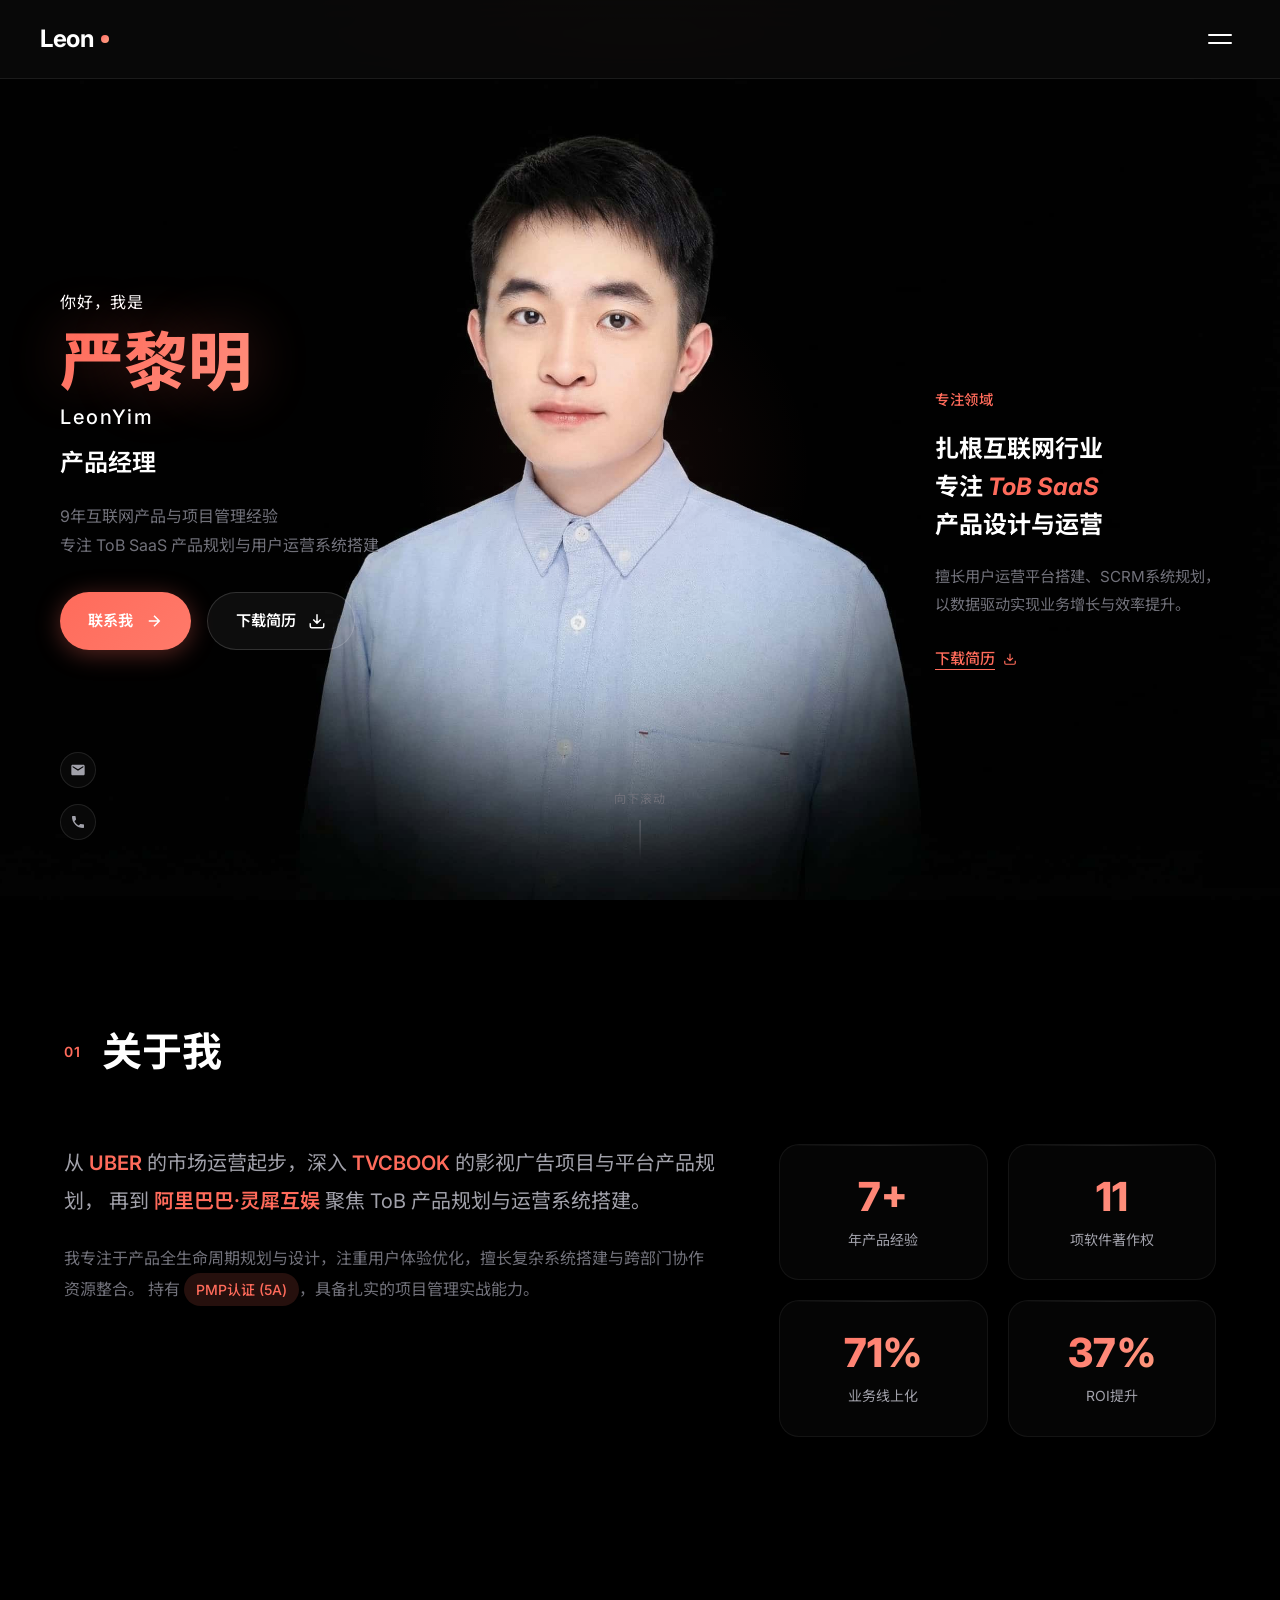
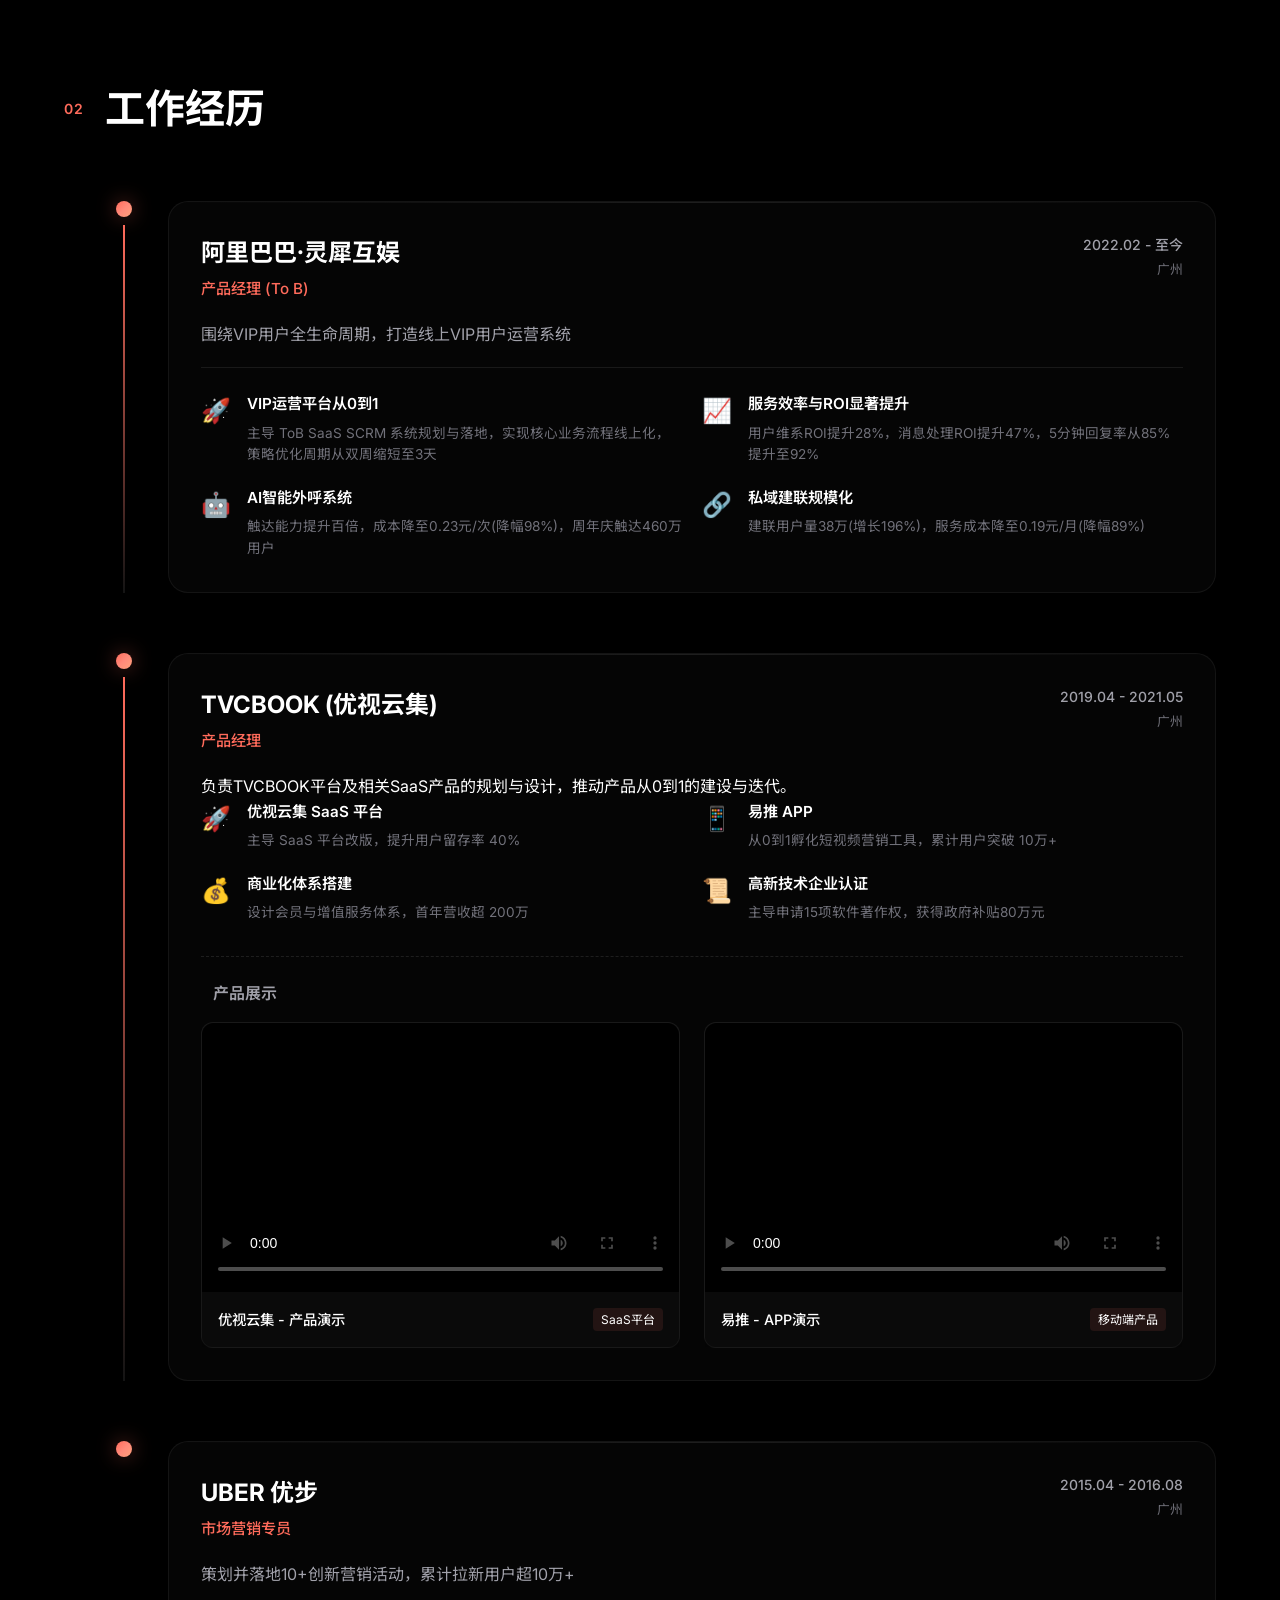
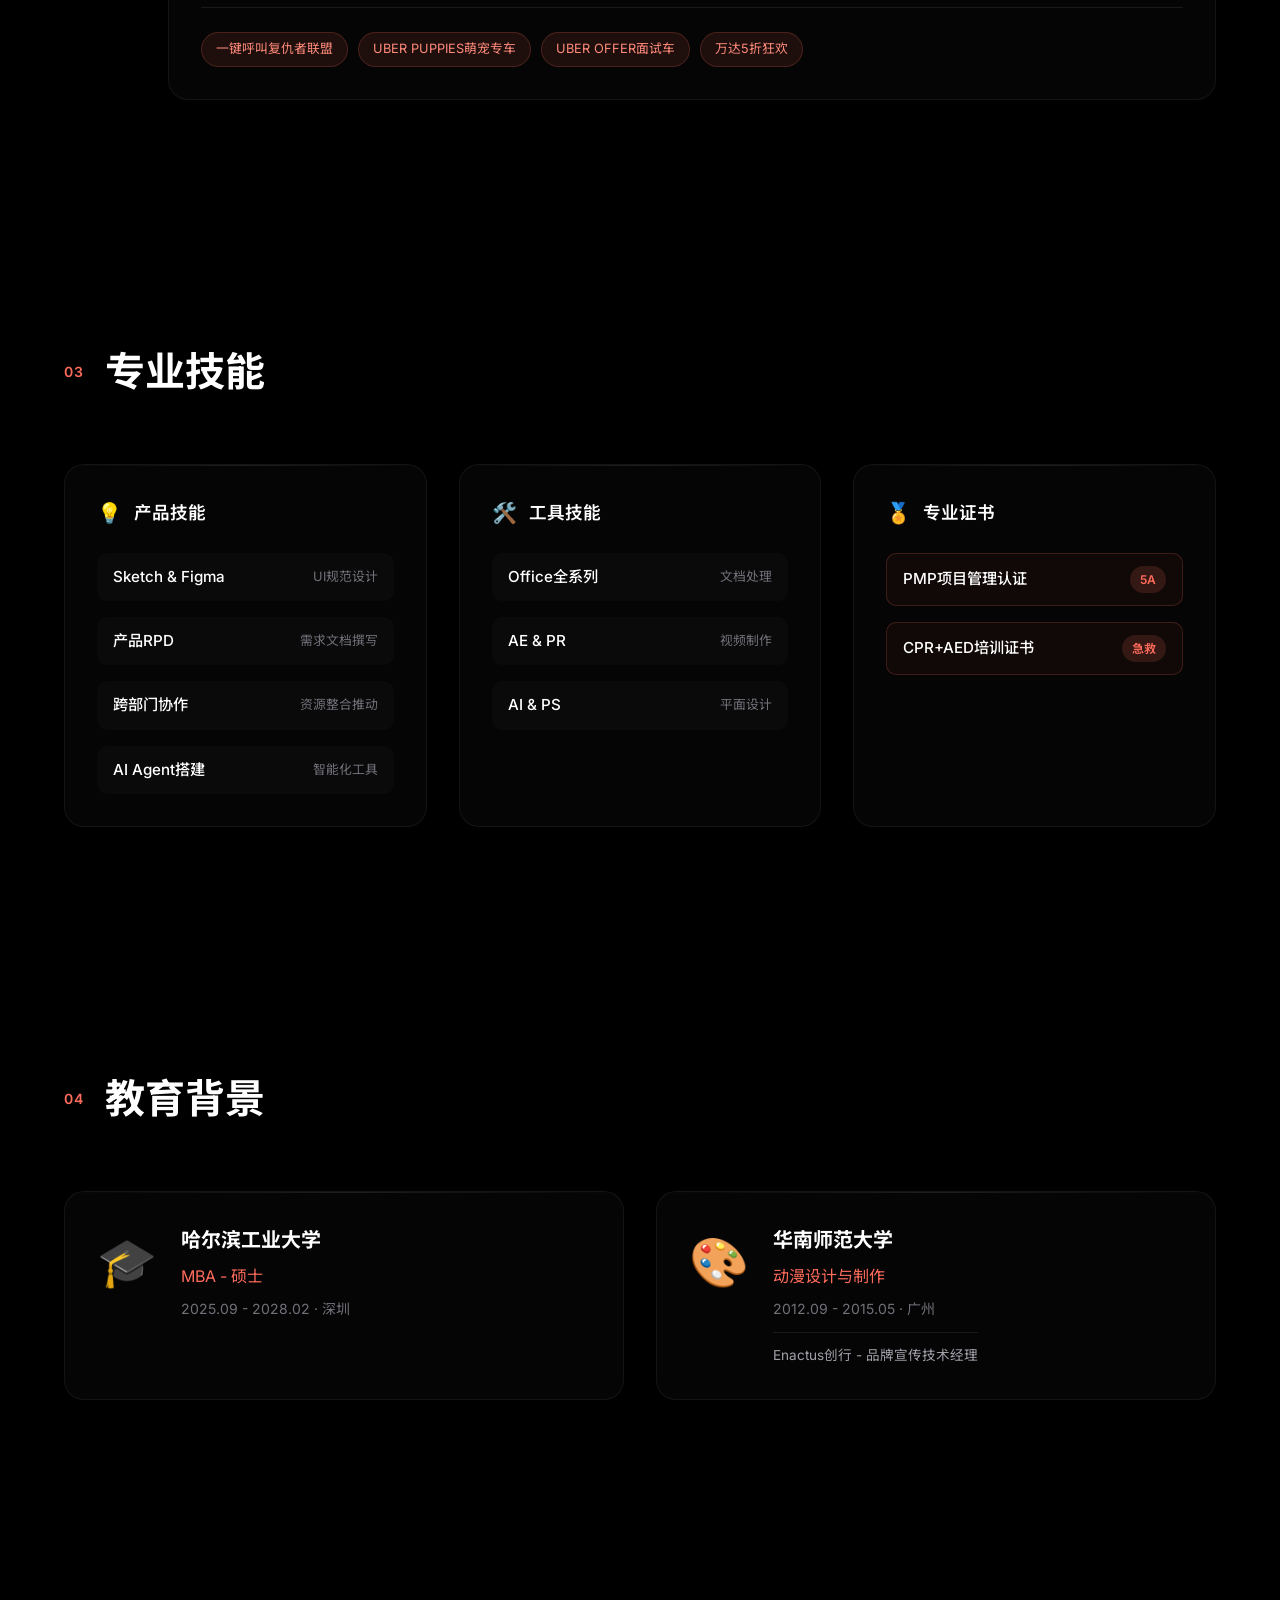
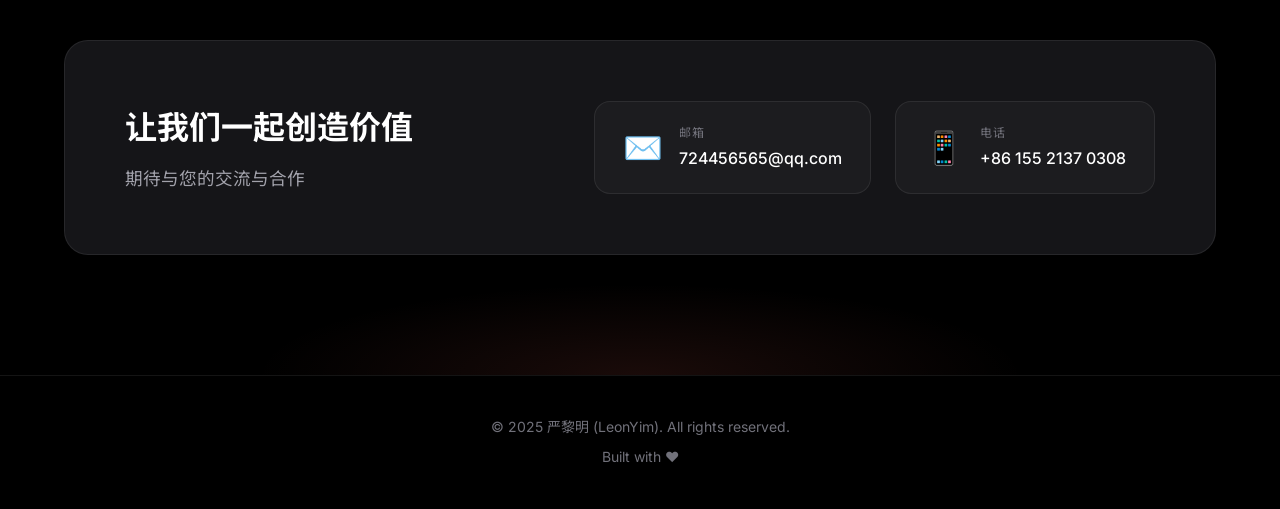
==== index.html @ 4c65e949 "Deploy version" ====
<!DOCTYPE html>
<html lang="zh-CN">

<head>
    <meta charset="UTF-8">
    <meta name="viewport" content="width=device-width, initial-scale=1.0">
    <title>严黎明 | 产品经理</title>
    <meta name="description" content="严黎明（LeonYim）- 9年互联网产品与项目管理经验，专注ToB SaaS产品规划与用户运营系统搭建">
    <link rel="preconnect" href="https://fonts.googleapis.com">
    <link rel="preconnect" href="https://fonts.gstatic.com" crossorigin>
    <link
        href="https://fonts.googleapis.com/css2?family=Inter:wght@300;400;500;600;700;800&family=Noto+Sans+SC:wght@300;400;500;600;700&display=swap"
        rel="stylesheet">
    <link rel="stylesheet" href="styles.css">
</head>

<body>
    <!-- 导航栏 -->
    <nav class="navbar">
        <div class="nav-logo">
            <span class="logo-text">Leon</span>
            <span class="logo-dot"></span>
        </div>

        <button class="nav-menu-btn" id="menuBtn">
            <span></span>
            <span></span>
        </button>
    </nav>

    <!-- Hero 区域 - 融合布局设计 -->
    <section class="hero" id="hero">
        <!-- 人物背景层 - 贯穿整个Hero -->
        <div class="hero-portrait-layer">
            <img src="other/image/Gemini_Generated_Image_j21hbdj21hbdj21h.jpg" alt="严黎明" class="hero-portrait-bg">
        </div>

        <!-- 内容层 - 覆盖在人物上 -->
        <div class="hero-content-layer">
            <!-- 左侧主要内容 -->
            <div class="hero-main">
                <p class="hero-greeting animate-fade-in">你好，我是</p>
                <h1 class="hero-name animate-fade-in-delay">
                    <span class="name-highlight">严黎明</span>
                    <span class="name-en">LeonYim</span>
                </h1>
                <h2 class="hero-title animate-fade-in-delay-2">产品经理</h2>
                <p class="hero-desc animate-fade-in-delay-3">
                    9年互联网产品与项目管理经验<br>
                    专注 ToB SaaS 产品规划与用户运营系统搭建
                </p>
                <div class="hero-buttons animate-fade-in-delay-3">
                    <a href="#contact" class="btn btn-primary">
                        联系我
                        <svg class="btn-arrow" viewBox="0 0 24 24" fill="none" stroke="currentColor" stroke-width="2">
                            <path d="M5 12h14M12 5l7 7-7 7" />
                        </svg>
                    </a>
                    <a href="other/resume/严黎明-产品经理-简历.pdf" class="btn btn-secondary" download>
                        下载简历
                        <svg class="btn-icon" viewBox="0 0 24 24" fill="none" stroke="currentColor" stroke-width="2">
                            <path d="M21 15v4a2 2 0 0 1-2 2H5a2 2 0 0 1-2-2v-4M7 10l5 5 5-5M12 15V3" />
                        </svg>
                    </a>
                </div>
            </div>

            <!-- 右侧专业信息 - 艺术化文字排版 -->
            <div class="hero-aside">

                <div class="stat-card animate-fade-in-right">
                    <span class="stat-label">专注领域</span>
                    <h3 class="stat-title">
                        <span class="title-line">扎根互联网行业</span>
                        <span class="title-line">专注 <em>ToB SaaS</em></span>
                        <span class="title-line">产品设计与运营</span>
                    </h3>
                    <p class="stat-desc">
                        擅长用户运营平台搭建、SCRM系统规划，<br>
                        以数据驱动实现业务增长与效率提升。
                    </p>
                    <a href="other/resume/严黎明-产品经理-简历.pdf" class="stat-link" download>
                        下载简历
                        <svg width="14" height="14" viewBox="0 0 24 24" fill="none" stroke="currentColor"
                            stroke-width="2">
                            <path d="M21 15v4a2 2 0 0 1-2 2H5a2 2 0 0 1-2-2v-4M7 10l5 5 5-5M12 15V3" />
                        </svg>
                    </a>
                </div>
            </div>
        </div>

        <!-- 底部元素 -->
        <div class="hero-scroll-hint">
            <span>向下滚动</span>
            <div class="scroll-line"></div>
        </div>
        <!-- 社交链接 -->
        <div class="social-links">
            <a href="#" class="social-link" title="Email" id="social-email">
                <svg viewBox="0 0 24 24" fill="currentColor">
                    <path
                        d="M20 4H4c-1.1 0-2 .9-2 2v12c0 1.1.9 2 2 2h16c1.1 0 2-.9 2-2V6c0-1.1-.9-2-2-2zm0 4l-8 5-8-5V6l8 5 8-5v2z" />
                </svg>
            </a>
            <a href="#" class="social-link" title="Phone" id="social-phone">
                <svg viewBox="0 0 24 24" fill="currentColor">
                    <path
                        d="M6.62 10.79c1.44 2.83 3.76 5.14 6.59 6.59l2.2-2.2c.27-.27.67-.36 1.02-.24 1.12.37 2.33.57 3.57.57.55 0 1 .45 1 1V20c0 .55-.45 1-1 1-9.39 0-17-7.61-17-17 0-.55.45-1 1-1h3.5c.55 0 1 .45 1 1 0 1.25.2 2.45.57 3.57.11.35.03.74-.25 1.02l-2.2 2.2z" />
                </svg>
            </a>
        </div>
    </section>

    <!-- 关于我 -->
    <section class="section about" id="about">
        <div class="container">
            <div class="section-header">
                <span class="section-number">01</span>
                <h2 class="section-title">关于我</h2>
            </div>
            <div class="about-content">
                <div class="about-text">
                    <p class="about-intro">
                        从 <span class="highlight">UBER</span> 的市场运营起步，深入 <span class="highlight">TVCBOOK</span>
                        的影视广告项目与平台产品规划，
                        再到 <span class="highlight">阿里巴巴·灵犀互娱</span> 聚焦 ToB 产品规划与运营系统搭建。
                    </p>
                    <p class="about-detail">
                        我专注于产品全生命周期规划与设计，注重用户体验优化，擅长复杂系统搭建与跨部门协作资源整合。
                        持有 <span class="badge">PMP认证 (5A)</span>，具备扎实的项目管理实战能力。
                    </p>
                </div>
                <div class="about-highlights">
                    <div class="highlight-card">
                        <div class="highlight-number">9+</div>
                        <div class="highlight-label">年产品经验</div>
                    </div>
                    <div class="highlight-card">
                        <div class="highlight-number">15</div>
                        <div class="highlight-label">项软件著作权</div>
                    </div>
                    <div class="highlight-card">
                        <div class="highlight-number">90%</div>
                        <div class="highlight-label">业务线上化</div>
                    </div>
                    <div class="highlight-card">
                        <div class="highlight-number">47%</div>
                        <div class="highlight-label">ROI提升</div>
                    </div>
                </div>
            </div>
        </div>
    </section>

    <!-- 工作经历 -->
    <section class="section experience" id="experience">
        <div class="container">
            <div class="section-header">
                <span class="section-number">02</span>
                <h2 class="section-title">工作经历</h2>
            </div>
            <div class="timeline">
                <!-- 阿里巴巴 -->
                <div class="timeline-item">
                    <div class="timeline-marker">
                        <div class="marker-dot"></div>
                        <div class="marker-line"></div>
                    </div>
                    <div class="timeline-content">
                        <div class="timeline-header">
                            <div class="timeline-company">
                                <h3>阿里巴巴·灵犀互娱</h3>
                                <span class="timeline-role">产品经理 (To B)</span>
                            </div>
                            <div class="timeline-meta">
                                <span class="timeline-date">2022.02 - 至今</span>
                                <span class="timeline-location">广州</span>
                            </div>
                        </div>
                        <div class="timeline-body">
                            <p class="timeline-summary">围绕VIP用户全生命周期，打造线上VIP用户运营系统</p>
                            <div class="timeline-achievements">
                                <div class="achievement">
                                    <div class="achievement-icon">🚀</div>
                                    <div class="achievement-content">
                                        <h4>VIP运营平台从0到1</h4>
                                        <p>主导 ToB SaaS SCRM 系统规划与落地，实现核心业务流程线上化，策略优化周期从双周缩短至3天</p>
                                    </div>
                                </div>
                                <div class="achievement">
                                    <div class="achievement-icon">📈</div>
                                    <div class="achievement-content">
                                        <h4>服务效率与ROI显著提升</h4>
                                        <p>用户维系ROI提升28%，消息处理ROI提升47%，5分钟回复率从85%提升至92%</p>
                                    </div>
                                </div>
                                <div class="achievement">
                                    <div class="achievement-icon">🤖</div>
                                    <div class="achievement-content">
                                        <h4>AI智能外呼系统</h4>
                                        <p>触达能力提升百倍，成本降至0.23元/次(降幅98%)，周年庆触达460万用户</p>
                                    </div>
                                </div>
                                <div class="achievement">
                                    <div class="achievement-icon">🔗</div>
                                    <div class="achievement-content">
                                        <h4>私域建联规模化</h4>
                                        <p>建联用户量38万(增长196%)，服务成本降至0.19元/月(降幅89%)</p>
                                    </div>
                                </div>
                            </div>
                        </div>
                    </div>
                </div>

                <!-- TVCBOOK -->
                <div class="timeline-item">
                    <div class="timeline-marker">
                        <div class="marker-dot"></div>
                        <div class="marker-line"></div>
                    </div>
                    <div class="timeline-content">
                        <div class="timeline-header">
                            <div class="timeline-company">
                                <h3>TVCBOOK (优视云集)</h3>
                                <span class="timeline-role">产品经理</span>
                            </div>
                            <div class="timeline-meta">
                                <span class="timeline-date">2019.04 - 2021.05</span>
                                <span class="timeline-location">广州</span>
                            </div>
                        </div>
                        <div class="timeline-body">
                            <p>负责TVCBOOK平台及相关SaaS产品的规划与设计，推动产品从0到1的建设与迭代。</p>

                            <div class="timeline-achievements">
                                <div class="achievement">
                                    <div class="achievement-icon">🚀</div>
                                    <div class="achievement-content">
                                        <h4>优视云集 SaaS 平台</h4>
                                        <p>主导 SaaS 平台改版，提升用户留存率 40%</p>
                                    </div>
                                </div>
                                <div class="achievement">
                                    <div class="achievement-icon">📱</div>
                                    <div class="achievement-content">
                                        <h4>易推 APP</h4>
                                        <p>从0到1孵化短视频营销工具，累计用户突破 10万+</p>
                                    </div>
                                </div>
                                <div class="achievement">
                                    <div class="achievement-icon">💰</div>
                                    <div class="achievement-content">
                                        <h4>商业化体系搭建</h4>
                                        <p>设计会员与增值服务体系，首年营收超 200万</p>
                                    </div>
                                </div>
                                <div class="achievement">
                                    <div class="achievement-icon">📜</div>
                                    <div class="achievement-content">
                                        <h4>高新技术企业认证</h4>
                                        <p>主导申请15项软件著作权，获得政府补贴80万元</p>
                                    </div>
                                </div>
                            </div>

                            <!-- 产品展示视频 -->
                            <div class="product-showcase">
                                <h4 class="showcase-title">产品展示</h4>
                                <div class="video-grid">
                                    <div class="video-card">
                                        <div class="video-wrapper">
                                            <video controls preload="metadata" poster="other/image/tvcbook-cover.jpg">
                                                <source src="other/project/tvcbook/video/优视云集-V6-Leon.mp4"
                                                    type="video/mp4">
                                                您的浏览器不支持 HTML5 视频。
                                            </video>
                                        </div>
                                        <div class="video-info">
                                            <span class="video-name">优视云集 - 产品演示</span>
                                            <span class="video-tag">SaaS平台</span>
                                        </div>
                                    </div>
                                    <div class="video-card">
                                        <div class="video-wrapper">
                                            <video controls preload="metadata" poster="other/image/yitui-cover.jpg">
                                                <source src="other/project/tvcbook/video/易推-V09.mp4" type="video/mp4">
                                                您的浏览器不支持 HTML5 视频。
                                            </video>
                                        </div>
                                        <div class="video-info">
                                            <span class="video-name">易推 - APP演示</span>
                                            <span class="video-tag">移动端产品</span>
                                        </div>
                                    </div>
                                </div>
                            </div>
                        </div>
                    </div>
                </div>

                <!-- UBER -->
                <div class="timeline-item">
                    <div class="timeline-marker">
                        <div class="marker-dot"></div>
                    </div>
                    <div class="timeline-content">
                        <div class="timeline-header">
                            <div class="timeline-company">
                                <h3>UBER 优步</h3>
                                <span class="timeline-role">市场营销专员</span>
                            </div>
                            <div class="timeline-meta">
                                <span class="timeline-date">2015.04 - 2016.08</span>
                                <span class="timeline-location">广州</span>
                            </div>
                        </div>
                        <div class="timeline-body">
                            <p class="timeline-summary">策划并落地10+创新营销活动，累计拉新用户超10万+</p>
                            <div class="timeline-tags">
                                <span class="tag">一键呼叫复仇者联盟</span>
                                <span class="tag">UBER PUPPIES萌宠专车</span>
                                <span class="tag">UBER OFFER面试车</span>
                                <span class="tag">万达5折狂欢</span>
                            </div>
                        </div>
                    </div>
                </div>
            </div>
        </div>
    </section>

    <!-- 技能 -->
    <section class="section skills" id="skills">
        <div class="container">
            <div class="section-header">
                <span class="section-number">03</span>
                <h2 class="section-title">专业技能</h2>
            </div>
            <div class="skills-grid">
                <div class="skill-category">
                    <h3 class="skill-category-title">
                        <span class="skill-icon">💡</span>
                        产品技能
                    </h3>
                    <div class="skill-items">
                        <div class="skill-item">
                            <span class="skill-name">Sketch & Figma</span>
                            <span class="skill-desc">UI规范设计</span>
                        </div>
                        <div class="skill-item">
                            <span class="skill-name">产品RPD</span>
                            <span class="skill-desc">需求文档撰写</span>
                        </div>
                        <div class="skill-item">
                            <span class="skill-name">跨部门协作</span>
                            <span class="skill-desc">资源整合推动</span>
                        </div>
                        <div class="skill-item">
                            <span class="skill-name">AI Agent搭建</span>
                            <span class="skill-desc">智能化工具</span>
                        </div>
                    </div>
                </div>
                <div class="skill-category">
                    <h3 class="skill-category-title">
                        <span class="skill-icon">🛠️</span>
                        工具技能
                    </h3>
                    <div class="skill-items">
                        <div class="skill-item">
                            <span class="skill-name">Office全系列</span>
                            <span class="skill-desc">文档处理</span>
                        </div>
                        <div class="skill-item">
                            <span class="skill-name">AE & PR</span>
                            <span class="skill-desc">视频制作</span>
                        </div>
                        <div class="skill-item">
                            <span class="skill-name">AI & PS</span>
                            <span class="skill-desc">平面设计</span>
                        </div>
                    </div>
                </div>
                <div class="skill-category">
                    <h3 class="skill-category-title">
                        <span class="skill-icon">🏅</span>
                        专业证书
                    </h3>
                    <div class="skill-items">
                        <div class="skill-item certificate">
                            <span class="skill-name">PMP项目管理认证</span>
                            <span class="skill-badge">5A</span>
                        </div>
                        <div class="skill-item certificate">
                            <span class="skill-name">CPR+AED培训证书</span>
                            <span class="skill-badge">急救</span>
                        </div>
                    </div>
                </div>
            </div>
        </div>
    </section>

    <!-- 教育背景 -->
    <section class="section education" id="education">
        <div class="container">
            <div class="section-header">
                <span class="section-number">04</span>
                <h2 class="section-title">教育背景</h2>
            </div>
            <div class="education-grid">
                <div class="education-card">
                    <div class="education-icon">🎓</div>
                    <div class="education-content">
                        <h3>哈尔滨工业大学</h3>
                        <p class="education-degree">MBA - 硕士</p>
                        <p class="education-meta">2025.09 - 2028.02 · 深圳</p>
                    </div>
                </div>
                <div class="education-card">
                    <div class="education-icon">🎨</div>
                    <div class="education-content">
                        <h3>华南师范大学</h3>
                        <p class="education-degree">动漫设计与制作</p>
                        <p class="education-meta">2012.09 - 2015.05 · 广州</p>
                        <p class="education-extra">Enactus创行 - 品牌宣传技术经理</p>
                    </div>
                </div>
            </div>
        </div>
    </section>

    <!-- 联系方式 -->
    <section class="section contact" id="contact">
        <div class="container">
            <div class="contact-wrapper">
                <div class="contact-content">
                    <h2 class="contact-title">让我们一起创造价值</h2>
                    <p class="contact-desc">期待与您的交流与合作</p>
                </div>
                <div class="contact-info">
                    <a href="#" class="contact-item" id="contact-email">
                        <div class="contact-icon">✉️</div>
                        <div class="contact-detail">
                            <span class="contact-label">邮箱</span>
                            <span class="contact-value" id="email-display">点击显示</span>
                        </div>
                    </a>
                    <a href="#" class="contact-item" id="contact-phone">
                        <div class="contact-icon">📱</div>
                        <div class="contact-detail">
                            <span class="contact-label">电话</span>
                            <span class="contact-value" id="phone-display">点击显示</span>
                        </div>
                    </a>
                </div>
            </div>
        </div>
    </section>

    <!-- 页脚 -->
    <footer class="footer">
        <div class="container">
            <div class="footer-content">
                <p>© 2025 严黎明 (LeonYim). All rights reserved.</p>
                <p class="footer-note">Built with ❤️</p>
            </div>
        </div>
    </footer>

    <script src="script.js"></script>
</body>

</html>
---- styles.css ----
/* ========================================
   个人简历网站样式 - 严黎明 (LeonYim)
   深色主题 + 现代设计
   ======================================== */

/* CSS 变量定义 */
:root {
    /* 主色调 - 珊瑚橙渐变 */
    --primary: #ff6b5b;
    --primary-light: #ff8a7a;
    --primary-dark: #e5534a;
    --primary-gradient: linear-gradient(135deg, #ff6b5b 0%, #ff8a7a 50%, #ffa07a 100%);

    /* 背景色 */
    --bg-dark: #000000;
    --bg-darker: #000000;
    --bg-card: #151518;
    --bg-card-hover: #1a1a1e;

    /* 文字颜色 */
    --text-primary: #ffffff;
    --text-secondary: #a1a1aa;
    --text-muted: #71717a;

    /* 边框 */
    --border-color: rgba(255, 255, 255, 0.08);
    --border-color-light: rgba(255, 255, 255, 0.15);

    /* 阴影 */
    --shadow-glow: 0 0 60px rgba(255, 107, 91, 0.15);
    --shadow-card: 0 4px 24px rgba(0, 0, 0, 0.4);

    /* 间距 */
    --section-padding: 120px;
    --container-width: 1200px;

    /* 过渡 */
    --transition-fast: 0.2s ease;
    --transition-normal: 0.3s ease;
    --transition-slow: 0.5s ease;

    /* 字体 */
    --font-sans: 'Inter', 'Noto Sans SC', -apple-system, BlinkMacSystemFont, sans-serif;
}

/* 重置样式 */
*,
*::before,
*::after {
    margin: 0;
    padding: 0;
    box-sizing: border-box;
}

html {
    scroll-behavior: smooth;
    font-size: 16px;
}

body {
    font-family: var(--font-sans);
    background-color: var(--bg-dark);
    color: var(--text-primary);
    line-height: 1.6;
    overflow-x: hidden;
    -webkit-font-smoothing: antialiased;
    -moz-osx-font-smoothing: grayscale;
}

a {
    color: inherit;
    text-decoration: none;
}

img {
    max-width: 100%;
    height: auto;
}

/* 容器 */
.container {
    max-width: var(--container-width);
    margin: 0 auto;
    padding: 0 24px;
}

/* ========================================
   导航栏
   ======================================== */
.navbar {
    position: fixed;
    top: 0;
    left: 0;
    right: 0;
    z-index: 1000;
    display: flex;
    align-items: center;
    justify-content: space-between;
    padding: 20px 40px;
    background: rgba(10, 10, 11, 0.8);
    backdrop-filter: blur(20px);
    border-bottom: 1px solid var(--border-color);
}

.nav-logo {
    display: flex;
    align-items: center;
    gap: 8px;
}

.logo-text {
    font-size: 1.5rem;
    font-weight: 700;
    color: var(--text-primary);
    letter-spacing: -0.02em;
}

.logo-dot {
    width: 8px;
    height: 8px;
    background: var(--primary-gradient);
    border-radius: 50%;
    animation: pulse 2s ease-in-out infinite;
}

@keyframes pulse {

    0%,
    100% {
        opacity: 1;
        transform: scale(1);
    }

    50% {
        opacity: 0.7;
        transform: scale(1.2);
    }
}

.nav-email {
    font-size: 0.875rem;
    color: var(--text-secondary);
    transition: color var(--transition-fast);
}

.nav-email:hover {
    color: var(--primary);
}

.nav-menu-btn {
    display: flex;
    flex-direction: column;
    gap: 6px;
    background: none;
    border: none;
    cursor: pointer;
    padding: 8px;
}

.nav-menu-btn span {
    display: block;
    width: 24px;
    height: 2px;
    background: var(--text-primary);
    border-radius: 1px;
    transition: var(--transition-fast);
}

.nav-menu-btn:hover span {
    background: var(--primary);
}

/* ========================================
   Hero 区域 - 融合布局设计
   ======================================== */
.hero {
    min-height: 100vh;
    display: flex;
    align-items: center;
    position: relative;
    padding: 100px 60px 60px;
    background:
        radial-gradient(ellipse 60% 40% at 50% 0%, rgba(255, 107, 91, 0.06) 0%, transparent 60%),
        radial-gradient(ellipse 40% 30% at 80% 20%, rgba(0, 212, 170, 0.03) 0%, transparent 50%),
        var(--bg-darker);
    overflow: hidden;
}

/* 人物背景层 - 贯穿整个Hero区域 */
.hero-portrait-layer {
    position: absolute;
    top: 0;
    left: 48%;
    transform: translateX(-50%);
    width: 100%;
    height: 100%;
    display: flex;
    align-items: flex-end;
    justify-content: center;
    pointer-events: none;
    z-index: 1;
}

/* 人物背后的微妙光晕 */
.hero-portrait-layer::before {
    content: '';
    position: absolute;
    top: 30%;
    left: 50%;
    transform: translateX(-50%);
    width: 400px;
    height: 400px;
    background: radial-gradient(circle, rgba(255, 107, 91, 0.08) 0%, transparent 70%);
    pointer-events: none;
    z-index: 0;
}

.hero-portrait-bg {
    height: 92%;
    width: auto;
    max-width: none;
    object-fit: contain;
    object-position: bottom center;
}

/* 内容层 - 覆盖在人物上 */
.hero-content-layer {
    display: flex;
    justify-content: space-between;
    align-items: center;
    max-width: 1400px;
    width: 100%;
    margin: 0 auto;
    position: relative;
    z-index: 2;
}

/* 左侧主要内容 */
.hero-main {
    max-width: 420px;
}

.hero-greeting {
    font-size: 1rem;
    color: var(--text-primary);
    margin-bottom: 12px;
    letter-spacing: 0.05em;
}

.hero-name {
    font-size: 4rem;
    font-weight: 800;
    line-height: 1.1;
    margin-bottom: 16px;
}

.name-highlight {
    display: block;
    background: var(--primary-gradient);
    -webkit-background-clip: text;
    -webkit-text-fill-color: transparent;
    background-clip: text;
    text-shadow: 0 0 60px rgba(255, 107, 91, 0.3);
}

.name-en {
    display: block;
    font-size: 1.25rem;
    font-weight: 500;
    color: var(--text-primary);
    margin-top: 8px;
    letter-spacing: 0.1em;
}

/* 右侧专业信息区域 */
.hero-aside {
    max-width: 320px;
    position: relative;
    /* 确保卡片在合适的位置 */
    align-self: flex-start;
    margin-top: 80px;
}

.hero-title {
    font-size: 1.5rem;
    font-weight: 600;
    color: var(--text-primary);
    margin-bottom: 20px;
}

.hero-desc {
    font-size: 1rem;
    color: var(--text-muted);
    line-height: 1.8;
    margin-bottom: 32px;
}

/* 按钮样式 */
.hero-buttons {
    display: flex;
    gap: 16px;
    flex-wrap: wrap;
}

.btn {
    display: inline-flex;
    align-items: center;
    gap: 12px;
    padding: 16px 28px;
    border-radius: 50px;
    font-size: 0.95rem;
    font-weight: 600;
    transition: all var(--transition-normal);
    cursor: pointer;
    border: none;
    position: relative;
    overflow: hidden;
}

.btn-primary {
    background: linear-gradient(135deg, #ff6b5b 0%, #ff7a6a 100%);
    color: white;
    box-shadow: 0 4px 24px rgba(255, 107, 91, 0.35);
}

.btn-primary::before {
    content: '';
    position: absolute;
    top: 0;
    left: -100%;
    width: 100%;
    height: 100%;
    background: linear-gradient(90deg, transparent, rgba(255, 255, 255, 0.2), transparent);
    transition: left 0.5s ease;
}

.btn-primary:hover::before {
    left: 100%;
}

.btn-primary:hover {
    transform: translateY(-3px);
    box-shadow: 0 8px 32px rgba(255, 107, 91, 0.5);
}

.btn-secondary {
    background: rgba(255, 255, 255, 0.05);
    color: var(--text-primary);
    border: 1px solid rgba(255, 255, 255, 0.15);
    backdrop-filter: blur(10px);
}

.btn-secondary:hover {
    border-color: var(--primary);
    color: var(--primary);
    background: rgba(255, 107, 91, 0.1);
}

.btn-arrow,
.btn-icon {
    width: 18px;
    height: 18px;
    transition: transform var(--transition-normal);
}

.btn:hover .btn-arrow {
    transform: translateX(6px);
}

/* Hero 中间区域 - 头像融入设计 */
.hero-center {
    display: flex;
    justify-content: center;
    align-items: center;
    position: relative;
    z-index: 1;
}

.hero-image-wrapper {
    position: relative;
    width: 380px;
    height: 520px;
}

/* 移除橙色光晕 - 使用纯黑融合 */
.hero-image-wrapper::before {
    display: none;
}

/* 移除橙色光晕 - 使用纯黑融合 */
.hero-image-wrapper::after {
    display: none;
}

.hero-image-placeholder {
    width: 100%;
    height: 100%;
    background: transparent;
    display: flex;
    align-items: flex-end;
    justify-content: center;
    overflow: visible;
    position: relative;
}

.hero-portrait {
    width: 100%;
    height: 100%;
    object-fit: contain;
    object-position: center;
    position: relative;
    z-index: 2;
    /* 椭圆形渐变遮罩 - 让人像从黑暗中浮现 */
    mask-image: radial-gradient(ellipse 50% 55% at 50% 40%,
            black 0%,
            black 25%,
            rgba(0, 0, 0, 0.9) 35%,
            rgba(0, 0, 0, 0.7) 45%,
            rgba(0, 0, 0, 0.4) 55%,
            rgba(0, 0, 0, 0.15) 65%,
            rgba(0, 0, 0, 0.03) 80%,
            transparent 95%);
    -webkit-mask-image: radial-gradient(ellipse 50% 55% at 50% 40%,
            black 0%,
            black 25%,
            rgba(0, 0, 0, 0.9) 35%,
            rgba(0, 0, 0, 0.7) 45%,
            rgba(0, 0, 0, 0.4) 55%,
            rgba(0, 0, 0, 0.15) 65%,
            rgba(0, 0, 0, 0.03) 80%,
            transparent 95%);
}

.placeholder-text {
    font-size: 8rem;
    font-weight: 800;
    background: var(--primary-gradient);
    -webkit-background-clip: text;
    -webkit-text-fill-color: transparent;
    background-clip: text;
    opacity: 0.3;
}

/* 移除背后光晕 - 使用纯黑融合效果 */
.hero-image-glow {
    display: none;
}

/* Hero 右侧 */
.hero-right {
    padding-left: 20px;
}

.hero-stats {
    position: relative;
}

.stat-decorations {
    position: absolute;
    top: -40px;
    right: 0;
}

.decoration-circle {
    width: 56px;
    height: 56px;
    border: 2px solid transparent;
    border-top-color: #00d4aa;
    border-right-color: #00d4aa;
    border-radius: 50%;
    animation: rotate 8s linear infinite;
    position: relative;
}

.decoration-circle::before {
    content: '';
    position: absolute;
    top: -6px;
    right: -6px;
    width: 12px;
    height: 12px;
    background: var(--primary);
    border-radius: 50%;
    box-shadow: 0 0 12px rgba(255, 107, 91, 0.6);
}

@keyframes rotate {
    from {
        transform: rotate(0deg);
    }

    to {
        transform: rotate(360deg);
    }
}

.decoration-dot {
    position: absolute;
    top: 30px;
    right: -25px;
    width: 20px;
    height: 20px;
    background: linear-gradient(135deg, #00bcd4 0%, #00d4aa 100%);
    border-radius: 50%;
    box-shadow: 0 0 16px rgba(0, 188, 212, 0.5);
}

/* 纯文字排版样式 - 无边框设计 */
.stat-card {
    /* 移除背景和边框，纯文字排版 */
    background: transparent;
    border: none;
    border-radius: 0;
    padding: 0;
    margin-top: 40px;
    position: relative;
}

/* 移除玻璃效果伪元素 */
.stat-card::before,
.stat-card::after {
    display: none;
}

/* 标签样式 - 小号橙色文字 */
.stat-label {
    display: block;
    font-size: 0.9rem;
    color: var(--primary);
    letter-spacing: 0.05em;
    margin-bottom: 20px;
    font-weight: 500;
}

/* 标题区域 - 多行艺术化排版 */
.stat-title {
    font-size: 1.5rem;
    font-weight: 700;
    color: var(--text-primary);
    margin-bottom: 20px;
    line-height: 1.5;
}

/* 每行标题独立成行 */
.stat-title .title-line {
    display: block;
    margin-bottom: 2px;
}

/* 强调文字 - 斜体高亮 */
.stat-title em {
    font-style: italic;
    color: var(--primary);
    font-weight: 700;
}

/* 描述文字 */
.stat-desc {
    font-size: 0.95rem;
    color: var(--text-muted);
    line-height: 1.8;
    margin-bottom: 28px;
}

/* 下载链接样式 - 带下划线 */
.stat-link {
    display: inline-flex;
    align-items: center;
    gap: 8px;
    color: var(--primary);
    font-size: 0.95rem;
    font-weight: 500;
    text-decoration: underline;
    text-underline-offset: 5px;
    text-decoration-thickness: 1px;
    transition: all var(--transition-normal);
}

.stat-link:hover {
    color: var(--primary-light);
    text-decoration-thickness: 2px;
}

.stat-link svg {
    transition: transform var(--transition-normal);
}

.stat-link:hover svg {
    transform: translateY(2px);
}

/* 滚动提示 */
.hero-scroll-hint {
    position: absolute;
    bottom: 40px;
    left: 50%;
    transform: translateX(-50%);
    display: flex;
    flex-direction: column;
    align-items: center;
    gap: 12px;
    z-index: 10;
}

.hero-scroll-hint span {
    font-size: 0.75rem;
    color: var(--text-muted);
    letter-spacing: 0.1em;
}

.scroll-line {
    width: 1px;
    height: 40px;
    background: linear-gradient(to bottom, var(--text-muted), transparent);
    animation: scrollPulse 2s ease-in-out infinite;
}

@keyframes scrollPulse {

    0%,
    100% {
        opacity: 0.3;
        height: 40px;
    }

    50% {
        opacity: 1;
        height: 60px;
    }
}

/* 社交链接 */
.social-links {
    position: absolute;
    left: 60px;
    bottom: 60px;
    display: flex;
    flex-direction: column;
    gap: 16px;
    z-index: 10;
}

.social-link {
    width: 36px;
    height: 36px;
    display: flex;
    align-items: center;
    justify-content: center;
    background: rgba(255, 255, 255, 0.03);
    border: 1px solid rgba(255, 255, 255, 0.1);
    border-radius: 50%;
    color: var(--text-secondary);
    transition: all var(--transition-normal);
    backdrop-filter: blur(10px);
}

.social-link:hover {
    border-color: var(--primary);
    color: var(--primary);
    transform: scale(1.1);
    background: rgba(255, 107, 91, 0.1);
}

.social-link svg {
    width: 16px;
    height: 16px;
}

/* ========================================
   通用 Section 样式
   ======================================== */
.section {
    padding: var(--section-padding) 0;
    position: relative;
}

.section-header {
    display: flex;
    align-items: center;
    gap: 20px;
    margin-bottom: 60px;
}

.section-number {
    font-size: 0.875rem;
    font-weight: 600;
    color: var(--primary);
    letter-spacing: 0.1em;
}

.section-title {
    font-size: 2.5rem;
    font-weight: 700;
    color: var(--text-primary);
}

/* ========================================
   关于我
   ======================================== */
.about {
    background: var(--bg-darker);
}

.about-content {
    display: grid;
    grid-template-columns: 1.5fr 1fr;
    gap: 60px;
    align-items: start;
}

.about-intro {
    font-size: 1.25rem;
    line-height: 1.9;
    color: var(--text-secondary);
    margin-bottom: 24px;
}

.about-intro .highlight {
    color: var(--primary);
    font-weight: 600;
}

.about-detail {
    font-size: 1rem;
    line-height: 1.8;
    color: var(--text-muted);
}

.about-detail .badge {
    display: inline-block;
    padding: 4px 12px;
    background: rgba(255, 107, 91, 0.15);
    color: var(--primary);
    border-radius: 20px;
    font-size: 0.875rem;
    font-weight: 500;
}

.about-highlights {
    display: grid;
    grid-template-columns: repeat(2, 1fr);
    gap: 20px;
}

/* 玻璃效果高亮卡片 */
.highlight-card {
    background: rgba(255, 255, 255, 0.02);
    backdrop-filter: blur(16px);
    -webkit-backdrop-filter: blur(16px);
    border: 1px solid rgba(255, 255, 255, 0.06);
    border-radius: 20px;
    padding: 28px 24px;
    text-align: center;
    transition: all var(--transition-normal);
    position: relative;
    overflow: hidden;
}

.highlight-card::before {
    content: '';
    position: absolute;
    top: 0;
    left: 0;
    right: 0;
    height: 1px;
    background: linear-gradient(90deg, transparent, rgba(255, 255, 255, 0.1), transparent);
}

.highlight-card:hover {
    border-color: rgba(255, 107, 91, 0.4);
    transform: translateY(-4px);
    box-shadow: 0 20px 40px rgba(255, 107, 91, 0.15);
    background: rgba(255, 255, 255, 0.04);
}

.highlight-number {
    font-size: 2.5rem;
    font-weight: 800;
    background: var(--primary-gradient);
    -webkit-background-clip: text;
    -webkit-text-fill-color: transparent;
    background-clip: text;
    line-height: 1.2;
}

.highlight-label {
    font-size: 0.875rem;
    color: var(--text-secondary);
    margin-top: 8px;
}

/* ========================================
   工作经历 - 时间线
   ======================================== */
.experience {
    background: var(--bg-dark);
}

.timeline {
    position: relative;
    padding-left: 40px;
}

.timeline-item {
    position: relative;
    display: grid;
    grid-template-columns: 40px 1fr;
    gap: 24px;
    padding-bottom: 60px;
}

.timeline-item:last-child {
    padding-bottom: 0;
}

.timeline-marker {
    position: relative;
    display: flex;
    flex-direction: column;
    align-items: center;
}

.marker-dot {
    width: 16px;
    height: 16px;
    background: var(--primary-gradient);
    border-radius: 50%;
    flex-shrink: 0;
    box-shadow: 0 0 20px rgba(255, 107, 91, 0.4);
}

.marker-line {
    width: 2px;
    flex: 1;
    background: linear-gradient(to bottom, var(--primary), var(--border-color));
    margin-top: 8px;
}

/* 玻璃效果时间线卡片 */
.timeline-content {
    background: rgba(255, 255, 255, 0.02);
    backdrop-filter: blur(16px);
    -webkit-backdrop-filter: blur(16px);
    border: 1px solid rgba(255, 255, 255, 0.06);
    border-radius: 20px;
    padding: 32px;
    transition: all var(--transition-normal);
    position: relative;
    overflow: hidden;
}

.timeline-content::before {
    content: '';
    position: absolute;
    top: 0;
    left: 0;
    right: 0;
    height: 1px;
    background: linear-gradient(90deg, transparent, rgba(255, 255, 255, 0.1), transparent);
}

.timeline-content:hover {
    border-color: rgba(255, 107, 91, 0.3);
    box-shadow: 0 20px 60px rgba(255, 107, 91, 0.12);
    background: rgba(255, 255, 255, 0.04);
}

.timeline-header {
    display: flex;
    justify-content: space-between;
    align-items: flex-start;
    margin-bottom: 20px;
    flex-wrap: wrap;
    gap: 16px;
}

.timeline-company h3 {
    font-size: 1.5rem;
    font-weight: 700;
    color: var(--text-primary);
    margin-bottom: 4px;
}

.timeline-role {
    font-size: 0.95rem;
    color: var(--primary);
    font-weight: 500;
}

.timeline-meta {
    display: flex;
    flex-direction: column;
    align-items: flex-end;
    gap: 4px;
}

.timeline-date {
    font-size: 0.875rem;
    color: var(--text-secondary);
    font-weight: 500;
}

.timeline-location {
    font-size: 0.8rem;
    color: var(--text-muted);
}

.timeline-summary {
    font-size: 1rem;
    color: var(--text-secondary);
    margin-bottom: 24px;
    padding-bottom: 20px;
    border-bottom: 1px solid var(--border-color);
}

.timeline-achievements {
    display: grid;
    grid-template-columns: repeat(2, 1fr);
    gap: 20px;
}

.achievement {
    display: flex;
    gap: 16px;
}

.achievement-icon {
    font-size: 1.5rem;
    flex-shrink: 0;
}

.achievement-content h4 {
    font-size: 0.95rem;
    font-weight: 600;
    color: var(--text-primary);
    margin-bottom: 6px;
}

.achievement-content p {
    font-size: 0.85rem;
    color: var(--text-muted);
    line-height: 1.6;
}

.timeline-tags {
    display: flex;
    flex-wrap: wrap;
    gap: 10px;
}

.tag {
    display: inline-block;
    padding: 6px 14px;
    background: rgba(255, 107, 91, 0.1);
    color: var(--primary-light);
    border-radius: 20px;
    font-size: 0.8rem;
    border: 1px solid rgba(255, 107, 91, 0.2);
}

/* ========================================
   技能
   ======================================== */
.skills {
    background: var(--bg-darker);
}

.skills-grid {
    display: grid;
    grid-template-columns: repeat(3, 1fr);
    gap: 32px;
}

/* 玻璃效果技能卡片 */
.skill-category {
    background: rgba(255, 255, 255, 0.02);
    backdrop-filter: blur(16px);
    -webkit-backdrop-filter: blur(16px);
    border: 1px solid rgba(255, 255, 255, 0.06);
    border-radius: 20px;
    padding: 32px;
    transition: all var(--transition-normal);
    position: relative;
    overflow: hidden;
}

.skill-category::before {
    content: '';
    position: absolute;
    top: 0;
    left: 0;
    right: 0;
    height: 1px;
    background: linear-gradient(90deg, transparent, rgba(255, 255, 255, 0.1), transparent);
}

.skill-category:hover {
    border-color: rgba(255, 107, 91, 0.3);
    background: rgba(255, 255, 255, 0.04);
}

.skill-category-title {
    display: flex;
    align-items: center;
    gap: 12px;
    font-size: 1.1rem;
    font-weight: 600;
    color: var(--text-primary);
    margin-bottom: 24px;
}

.skill-icon {
    font-size: 1.25rem;
}

.skill-items {
    display: flex;
    flex-direction: column;
    gap: 16px;
}

.skill-item {
    display: flex;
    justify-content: space-between;
    align-items: center;
    padding: 12px 16px;
    background: rgba(255, 255, 255, 0.02);
    border-radius: 10px;
    transition: all var(--transition-fast);
}

.skill-item:hover {
    background: rgba(255, 107, 91, 0.08);
}

.skill-name {
    font-size: 0.95rem;
    font-weight: 500;
    color: var(--text-primary);
}

.skill-desc {
    font-size: 0.8rem;
    color: var(--text-muted);
}

.skill-item.certificate {
    border: 1px solid rgba(255, 107, 91, 0.2);
    background: rgba(255, 107, 91, 0.05);
}

.skill-badge {
    font-size: 0.75rem;
    font-weight: 600;
    color: var(--primary);
    padding: 4px 10px;
    background: rgba(255, 107, 91, 0.15);
    border-radius: 20px;
}

/* ========================================
   教育背景
   ======================================== */
.education {
    background: var(--bg-dark);
}

.education-grid {
    display: grid;
    grid-template-columns: repeat(2, 1fr);
    gap: 32px;
}

/* 玻璃效果教育卡片 */
.education-card {
    display: flex;
    gap: 24px;
    background: rgba(255, 255, 255, 0.02);
    backdrop-filter: blur(16px);
    -webkit-backdrop-filter: blur(16px);
    border: 1px solid rgba(255, 255, 255, 0.06);
    border-radius: 20px;
    padding: 32px;
    transition: all var(--transition-normal);
    position: relative;
    overflow: hidden;
}

.education-card::before {
    content: '';
    position: absolute;
    top: 0;
    left: 0;
    right: 0;
    height: 1px;
    background: linear-gradient(90deg, transparent, rgba(255, 255, 255, 0.1), transparent);
}

.education-card:hover {
    border-color: rgba(255, 107, 91, 0.3);
    transform: translateY(-4px);
    background: rgba(255, 255, 255, 0.04);
}

.education-icon {
    font-size: 3rem;
    flex-shrink: 0;
}

.education-content h3 {
    font-size: 1.25rem;
    font-weight: 700;
    color: var(--text-primary);
    margin-bottom: 8px;
}

.education-degree {
    font-size: 1rem;
    color: var(--primary);
    margin-bottom: 8px;
}

.education-meta {
    font-size: 0.875rem;
    color: var(--text-muted);
}

.education-extra {
    font-size: 0.85rem;
    color: var(--text-secondary);
    margin-top: 12px;
    padding-top: 12px;
    border-top: 1px solid var(--border-color);
}

/* ========================================
   联系方式
   ======================================== */
.contact {
    background:
        radial-gradient(ellipse 60% 40% at 50% 100%, rgba(255, 107, 91, 0.1) 0%, transparent 50%),
        var(--bg-darker);
}

.contact-wrapper {
    display: flex;
    justify-content: space-between;
    align-items: center;
    background: var(--bg-card);
    border: 1px solid var(--border-color);
    border-radius: 24px;
    padding: 60px;
    gap: 40px;
}

.contact-title {
    font-size: 2rem;
    font-weight: 700;
    color: var(--text-primary);
    margin-bottom: 12px;
}

.contact-desc {
    font-size: 1.1rem;
    color: var(--text-secondary);
}

.contact-info {
    display: flex;
    gap: 24px;
}

.contact-item {
    display: flex;
    align-items: center;
    gap: 16px;
    padding: 20px 28px;
    background: rgba(255, 255, 255, 0.03);
    border: 1px solid var(--border-color);
    border-radius: 16px;
    transition: all var(--transition-normal);
}

.contact-item:hover {
    border-color: var(--primary);
    background: rgba(255, 107, 91, 0.08);
}

.contact-icon {
    font-size: 2rem;
}

.contact-label {
    display: block;
    font-size: 0.75rem;
    color: var(--text-muted);
    text-transform: uppercase;
    letter-spacing: 0.1em;
    margin-bottom: 4px;
}

.contact-value {
    font-size: 1rem;
    color: var(--text-primary);
    font-weight: 500;
}

/* ========================================
   页脚
   ======================================== */
.footer {
    padding: 40px 0;
    border-top: 1px solid var(--border-color);
    background: var(--bg-darker);
}

.footer-content {
    text-align: center;
}

.footer-content p {
    font-size: 0.875rem;
    color: var(--text-muted);
}

.footer-note {
    margin-top: 8px;
}

/* ========================================
   动画
   ======================================== */
.animate-fade-in {
    animation: fadeIn 0.8s ease forwards;
}

.animate-fade-in-delay {
    animation: fadeIn 0.8s ease 0.2s forwards;
    opacity: 0;
}

.animate-fade-in-delay-2 {
    animation: fadeIn 0.8s ease 0.4s forwards;
    opacity: 0;
}

.animate-fade-in-delay-3 {
    animation: fadeIn 0.8s ease 0.6s forwards;
    opacity: 0;
}

.animate-fade-in-right {
    animation: fadeInRight 0.8s ease 0.8s forwards;
    opacity: 0;
}

@keyframes fadeIn {
    from {
        opacity: 0;
        transform: translateY(20px);
    }

    to {
        opacity: 1;
        transform: translateY(0);
    }
}

@keyframes fadeInRight {
    from {
        opacity: 0;
        transform: translateX(30px);
    }

    to {
        opacity: 1;
        transform: translateX(0);
    }
}

/* ========================================
   响应式设计
   ======================================== */
@media (max-width: 1200px) {
    .hero-content {
        grid-template-columns: 1fr 1fr;
    }

    .hero-center {
        display: none;
    }

    .skills-grid {
        grid-template-columns: repeat(2, 1fr);
    }
}

@media (max-width: 992px) {
    :root {
        --section-padding: 80px;
    }

    .hero-content {
        grid-template-columns: 1fr;
        text-align: center;
    }

    .hero-left,
    .hero-right {
        padding: 0;
    }

    .hero-buttons {
        justify-content: center;
    }

    .hero-right {
        max-width: 400px;
        margin: 0 auto;
    }

    .about-content {
        grid-template-columns: 1fr;
    }

    .timeline-achievements {
        grid-template-columns: 1fr;
    }

    .contact-wrapper {
        flex-direction: column;
        text-align: center;
    }

    .contact-info {
        flex-direction: column;
        width: 100%;
    }
}

@media (max-width: 768px) {
    .navbar {
        padding: 16px 20px;
    }

    .nav-email {
        display: none;
    }

    .hero {
        padding: 100px 20px 60px;
    }

    .hero-name {
        font-size: 2.5rem;
    }

    .section-title {
        font-size: 1.75rem;
    }

    .skills-grid,
    .education-grid {
        grid-template-columns: 1fr;
    }

    .timeline {
        padding-left: 0;
    }

    .timeline-item {
        grid-template-columns: 1fr;
    }

    .timeline-marker {
        position: absolute;
        left: 0;
        top: 0;
    }

    .timeline-content {
        margin-left: 30px;
    }

    .social-links {
        display: none;
    }

    .contact-wrapper {
        padding: 40px 24px;
    }
}

@media (max-width: 480px) {
    .hero-buttons {
        flex-direction: column;
    }

    .btn {
        width: 100%;
        justify-content: center;
    }

    .highlight-card {
        padding: 20px 16px;
    }

    .highlight-number {
        font-size: 2rem;
    }

    .timeline-header {
        flex-direction: column;
        align-items: flex-start;
    }

    .timeline-meta {
        align-items: flex-start;
    }
}


/* 产品展示视频区域 */
.product-showcase {
    margin-top: 2rem;
    padding-top: 1.5rem;
    border-top: 1px dashed rgba(255, 255, 255, 0.1);
}

.showcase-title {
    font-size: 1rem;
    font-weight: 600;
    color: var(--text-secondary);
    margin-bottom: 1rem;
    display: flex;
    align-items: center;
    gap: 0.5rem;
}

.showcase-title::before {
    content: '';
    display: block;
    width: 4px;
    height: 16px;
    background: var(--accent-gradient);
    border-radius: 2px;
}

.video-grid {
    display: grid;
    grid-template-columns: repeat(auto-fit, minmax(300px, 1fr));
    gap: 1.5rem;
}

.video-card {
    background: rgba(255, 255, 255, 0.03);
    border-radius: 12px;
    border: 1px solid rgba(255, 255, 255, 0.05);
    transition: all 0.3s ease;
    /* 修复视频溢出问题，移除 overflow: hidden 以允许全屏正常显示 */
    position: relative;
    z-index: 1;
}

.video-card:hover {
    /* 移除 transform 避免创建新的堆叠上下文导致视频层级异常 */
    border-color: rgba(255, 111, 97, 0.5);
    box-shadow: 0 10px 30px rgba(0, 0, 0, 0.3);
    z-index: 2;
    background: rgba(255, 255, 255, 0.05);
}

.video-wrapper {
    position: relative;
    width: 100%;
    padding-top: 56.25%;
    /* 16:9 Aspect Ratio */
    background: #000;
    border-radius: 12px 12px 0 0;
    overflow: hidden;
    /* 仅在 wrapper 层级隐藏，确保圆角生效 */
}

.video-wrapper video {
    position: absolute;
    top: 0;
    left: 0;
    width: 100%;
    height: 100%;
    object-fit: contain;
}

.video-info {
    padding: 1rem;
    display: flex;
    justify-content: space-between;
    align-items: center;
    background: rgba(0, 0, 0, 0.2);
}

.video-name {
    font-size: 0.9rem;
    font-weight: 500;
    color: var(--text-primary);
}

.video-tag {
    font-size: 0.75rem;
    color: var(--primary-color);
    background: rgba(255, 111, 97, 0.1);
    padding: 2px 8px;
    border-radius: 4px;
}

@media (max-width: 768px) {
    .video-grid {
        grid-template-columns: 1fr;
    }
}
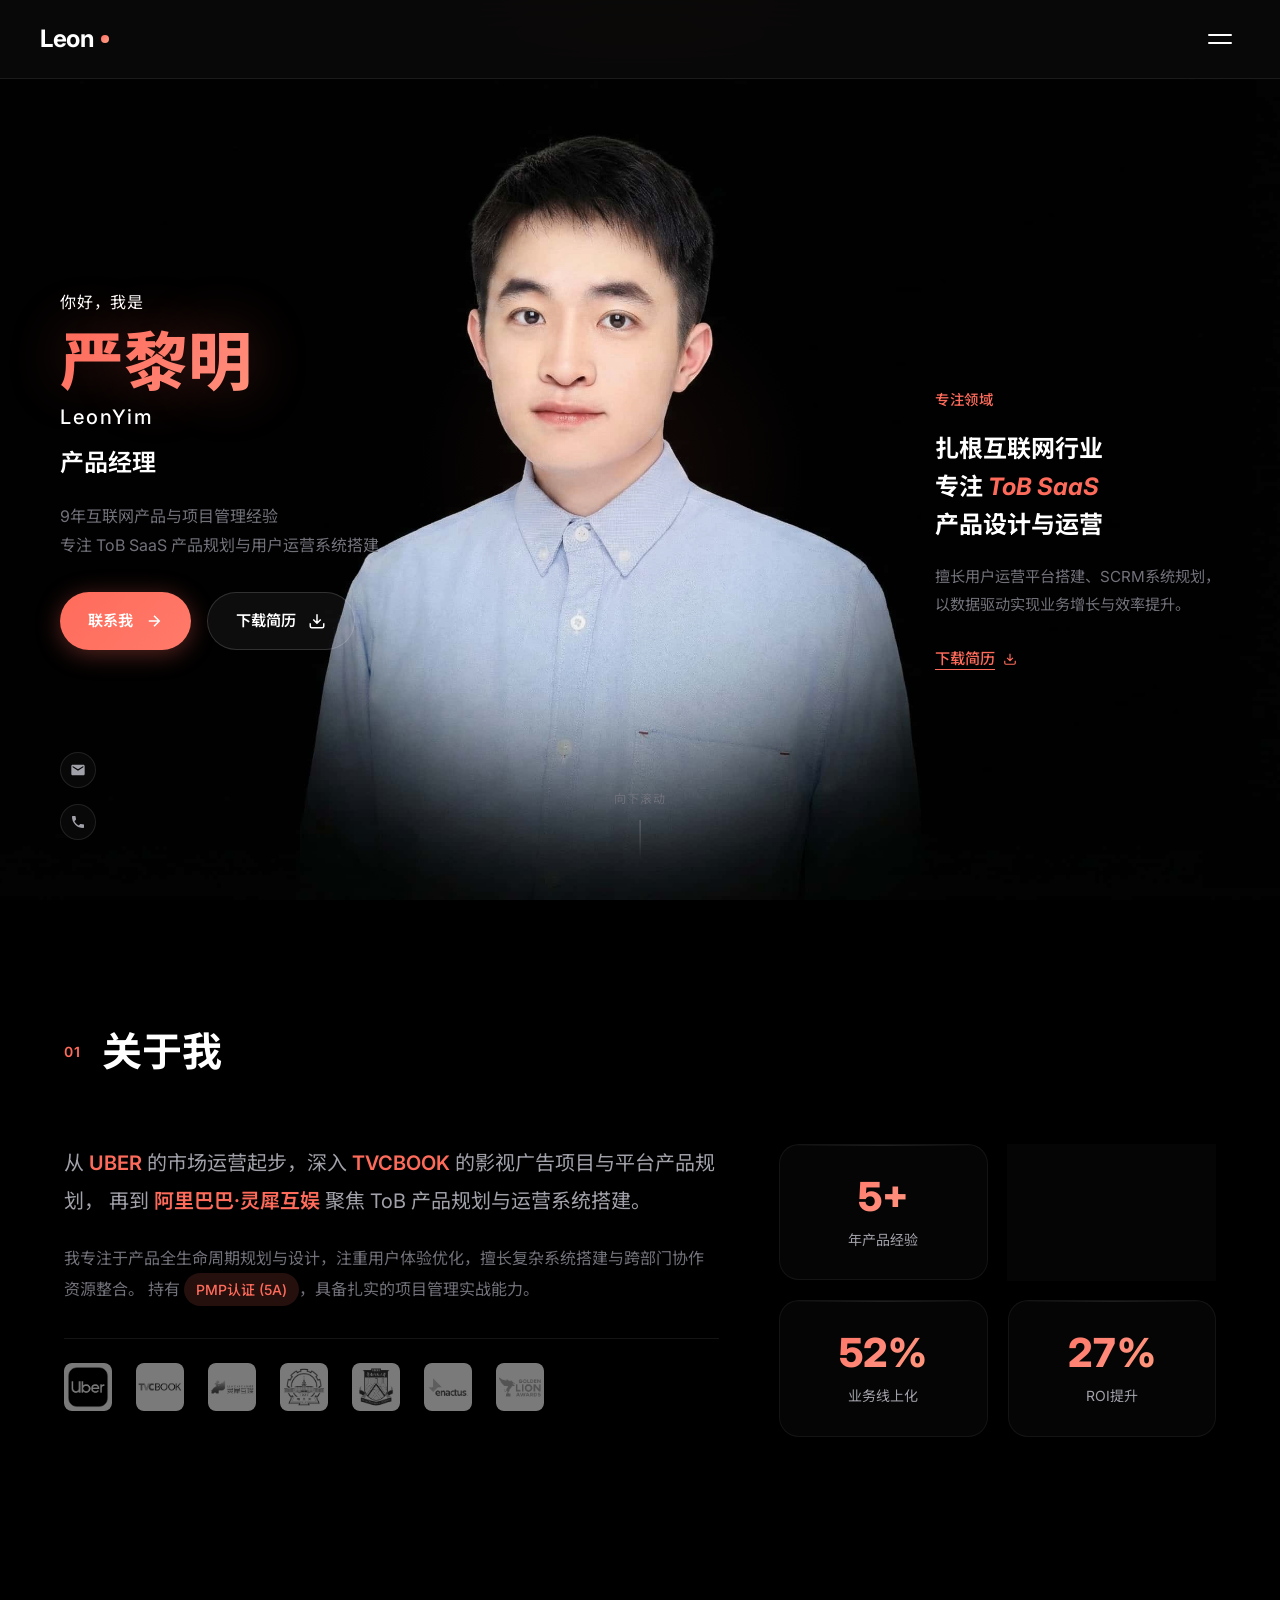
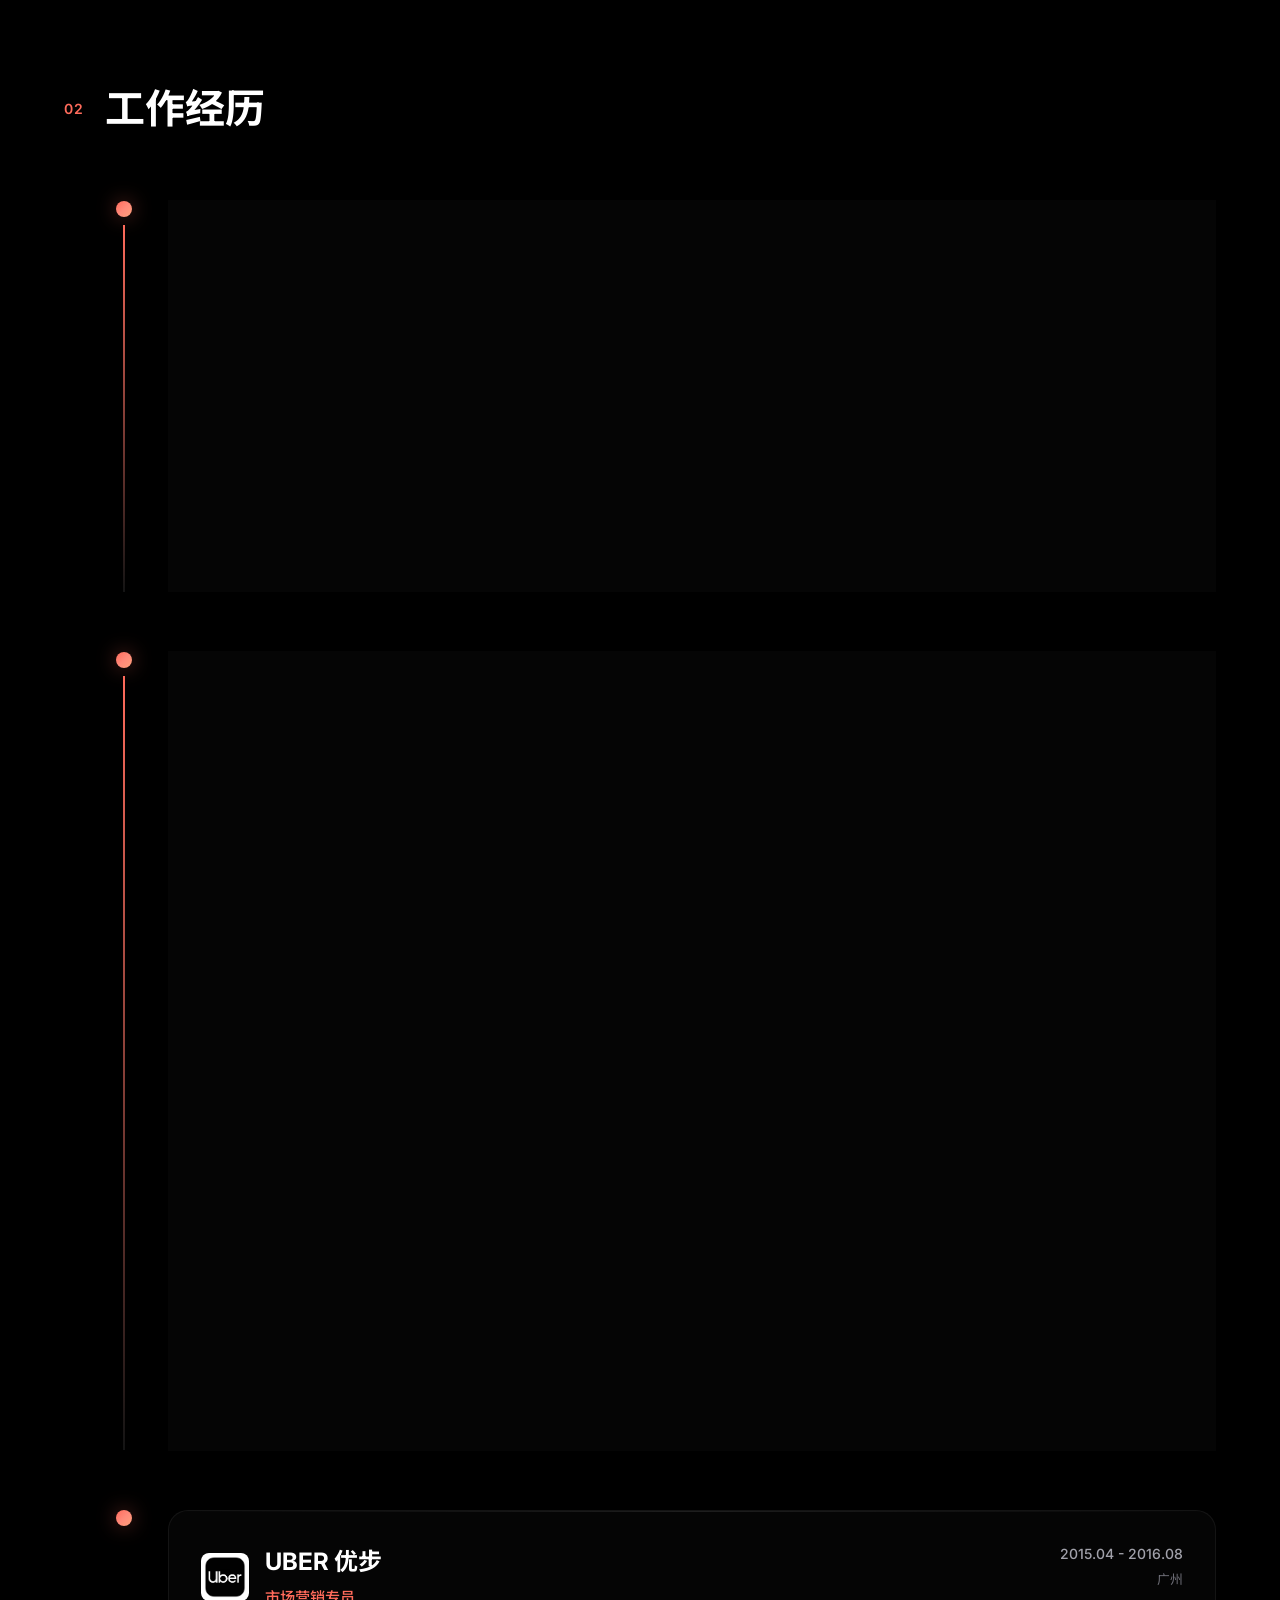
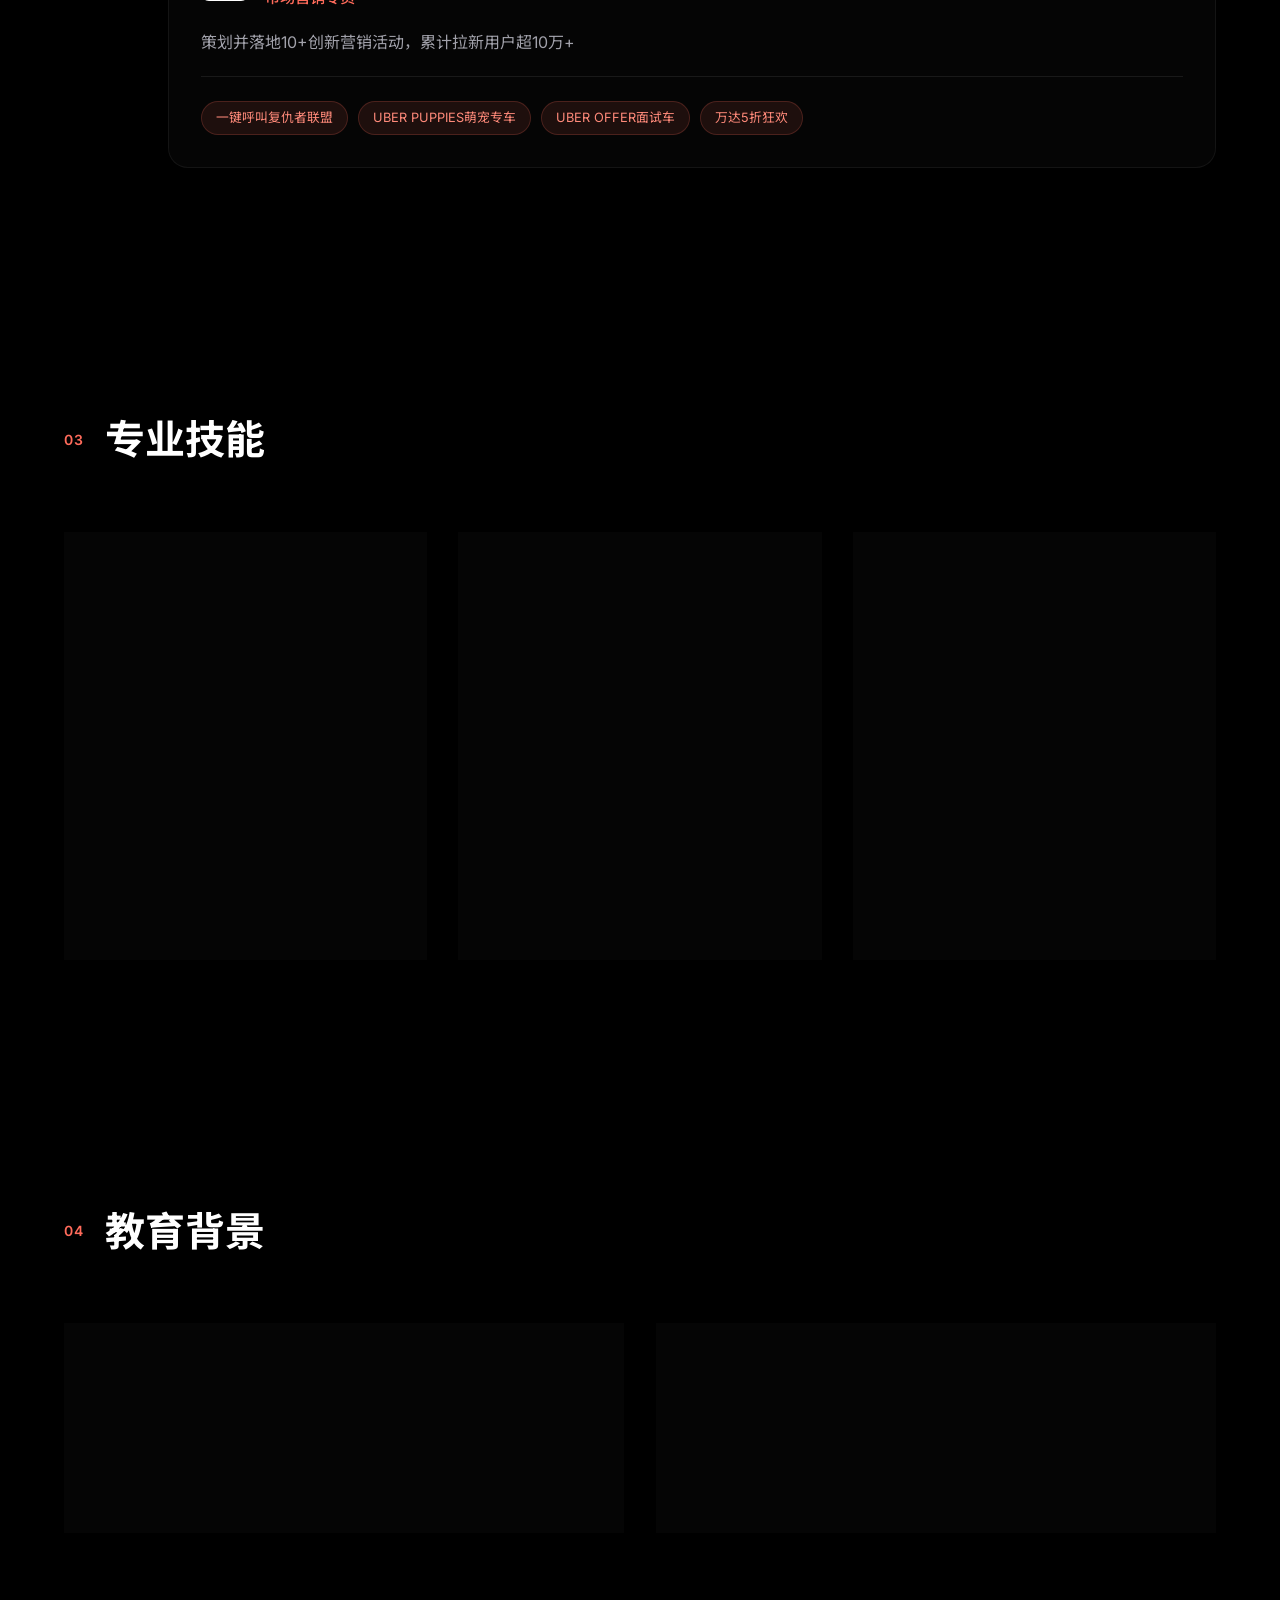
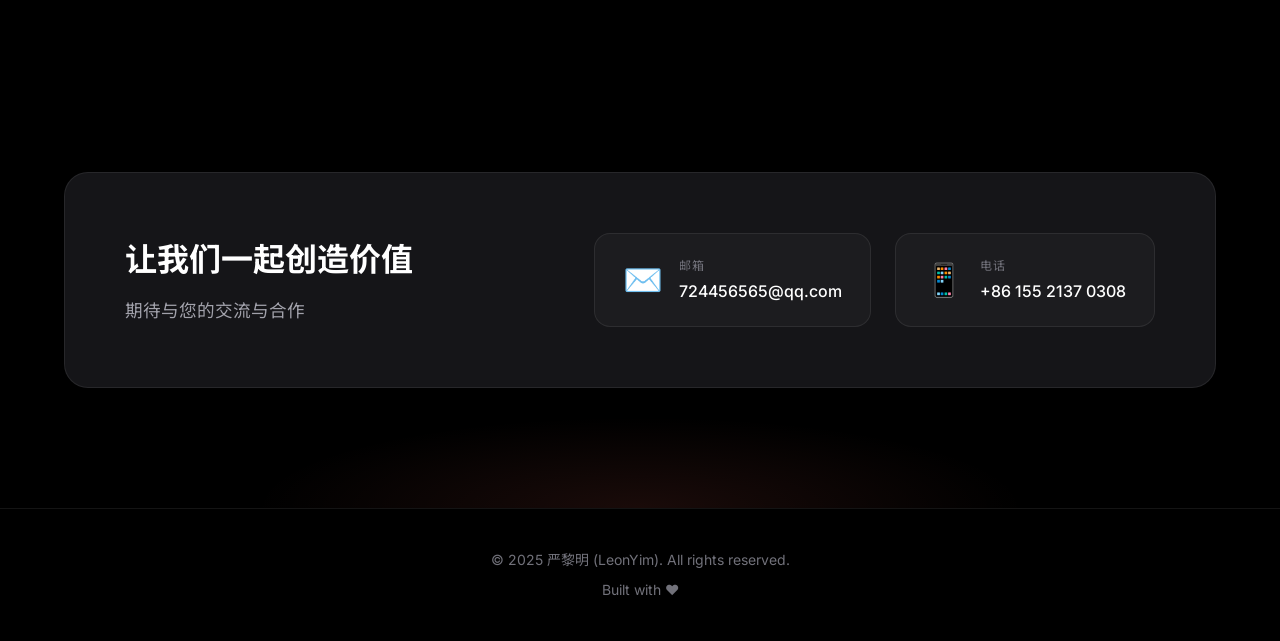
==== commit 91a15c28: "优化：添加完整Logo墙、更新简历内容、修复视频区域渲染、添加Google Analytics" ====
--- a/index.html
+++ b/index.html
@@ -12,6 +12,14 @@
         href="https://fonts.googleapis.com/css2?family=Inter:wght@300;400;500;600;700;800&family=Noto+Sans+SC:wght@300;400;500;600;700&display=swap"
         rel="stylesheet">
     <link rel="stylesheet" href="styles.css">
+    <!-- Google Analytics 埋点 -->
+    <script async src="https://www.googletagmanager.com/gtag/js?id=G-48KJ0V7ZVY"></script>
+    <script>
+        window.dataLayer = window.dataLayer || [];
+        function gtag() { dataLayer.push(arguments); }
+        gtag('js', new Date());
+        gtag('config', 'G-48KJ0V7ZVY');
+    </script>
 </head>
 
 <body>
@@ -130,6 +138,30 @@
                         我专注于产品全生命周期规划与设计，注重用户体验优化，擅长复杂系统搭建与跨部门协作资源整合。
                         持有 <span class="badge">PMP认证 (5A)</span>，具备扎实的项目管理实战能力。
                     </p>
+                    <!-- Logo 墙 -->
+                    <div class="logo-wall">
+                        <div class="logo-item" data-name="UBER 优步">
+                            <img src="other/image/logo/uber.png" alt="UBER">
+                        </div>
+                        <div class="logo-item" data-name="TVCBOOK 优视云集">
+                            <img src="other/image/logo/TVCBOOK.png" alt="TVCBOOK">
+                        </div>
+                        <div class="logo-item" data-name="阿里巴巴·灵犀互娱">
+                            <img src="other/image/logo/灵犀互娱.png" alt="灵犀互娱">
+                        </div>
+                        <div class="logo-item" data-name="哈尔滨工业大学">
+                            <img src="other/image/logo/哈尔滨工业大学.png" alt="哈尔滨工业大学">
+                        </div>
+                        <div class="logo-item" data-name="华南师范大学">
+                            <img src="other/image/logo/华南师范大学.png" alt="华南师范大学">
+                        </div>
+                        <div class="logo-item" data-name="Enactus 创行">
+                            <img src="other/image/logo/enactus.png" alt="Enactus">
+                        </div>
+                        <div class="logo-item" data-name="金狮奖">
+                            <img src="other/image/logo/金狮奖.png" alt="金狮奖">
+                        </div>
+                    </div>
                 </div>
                 <div class="about-highlights">
                     <div class="highlight-card">
@@ -170,8 +202,11 @@
                     <div class="timeline-content">
                         <div class="timeline-header">
                             <div class="timeline-company">
-                                <h3>阿里巴巴·灵犀互娱</h3>
-                                <span class="timeline-role">产品经理 (To B)</span>
+                                <img src="other/image/logo/灵犀互娱.png" alt="灵犀互娱" class="company-logo">
+                                <div class="company-info">
+                                    <h3>阿里巴巴·灵犀互娱</h3>
+                                    <span class="timeline-role">产品经理 (To B)</span>
+                                </div>
                             </div>
                             <div class="timeline-meta">
                                 <span class="timeline-date">2022.02 - 至今</span>
@@ -223,11 +258,14 @@
                     <div class="timeline-content">
                         <div class="timeline-header">
                             <div class="timeline-company">
-                                <h3>TVCBOOK (优视云集)</h3>
-                                <span class="timeline-role">产品经理</span>
+                                <img src="other/image/logo/TVCBOOK.png" alt="TVCBOOK" class="company-logo">
+                                <div class="company-info">
+                                    <h3>TVCBOOK (优视云集)</h3>
+                                    <span class="timeline-role">产品经理 (ToB & ToC)</span>
+                                </div>
                             </div>
                             <div class="timeline-meta">
-                                <span class="timeline-date">2019.04 - 2021.05</span>
+                                <span class="timeline-date">2016.08 - 2022.02</span>
                                 <span class="timeline-location">广州</span>
                             </div>
                         </div>
@@ -261,6 +299,13 @@
                                     <div class="achievement-content">
                                         <h4>高新技术企业认证</h4>
                                         <p>主导申请15项软件著作权，获得政府补贴80万元</p>
+                                    </div>
+                                </div>
+                                <div class="achievement">
+                                    <div class="achievement-icon">🏆</div>
+                                    <div class="achievement-content">
+                                        <h4>"金狮奖"线上报奖系统</h4>
+                                        <p>实现大型活动全流程线上化（上传、编辑、报名、付款、评奖）</p>
                                     </div>
                                 </div>
                             </div>
@@ -308,8 +353,11 @@
                     <div class="timeline-content">
                         <div class="timeline-header">
                             <div class="timeline-company">
-                                <h3>UBER 优步</h3>
-                                <span class="timeline-role">市场营销专员</span>
+                                <img src="other/image/logo/uber.png" alt="Uber" class="company-logo">
+                                <div class="company-info">
+                                    <h3>UBER 优步</h3>
+                                    <span class="timeline-role">市场营销专员</span>
+                                </div>
                             </div>
                             <div class="timeline-meta">
                                 <span class="timeline-date">2015.04 - 2016.08</span>
@@ -360,6 +408,10 @@
                         <div class="skill-item">
                             <span class="skill-name">AI Agent搭建</span>
                             <span class="skill-desc">智能化工具</span>
+                        </div>
+                        <div class="skill-item">
+                            <span class="skill-name">Vibe Coding</span>
+                            <span class="skill-desc">AI辅助编程</span>
                         </div>
                     </div>
                 </div>
@@ -412,7 +464,9 @@
             </div>
             <div class="education-grid">
                 <div class="education-card">
-                    <div class="education-icon">🎓</div>
+                    <div class="education-icon education-logo">
+                        <img src="other/image/logo/哈尔滨工业大学.png" alt="哈尔滨工业大学">
+                    </div>
                     <div class="education-content">
                         <h3>哈尔滨工业大学</h3>
                         <p class="education-degree">MBA - 硕士</p>
@@ -420,7 +474,9 @@
                     </div>
                 </div>
                 <div class="education-card">
-                    <div class="education-icon">🎨</div>
+                    <div class="education-icon education-logo">
+                        <img src="other/image/logo/华南师范大学.png" alt="华南师范大学">
+                    </div>
                     <div class="education-content">
                         <h3>华南师范大学</h3>
                         <p class="education-degree">动漫设计与制作</p>
--- a/styles.css
+++ b/styles.css
@@ -790,6 +790,103 @@
 }
 
 /* ========================================
+   组织 Logo 墙
+   ======================================== */
+.logo-wall {
+    display: flex;
+    gap: 24px;
+    margin-top: 32px;
+    padding-top: 24px;
+    border-top: 1px solid rgba(255, 255, 255, 0.08);
+}
+
+.logo-wall-title {
+    font-size: 0.875rem;
+    color: var(--text-muted);
+    text-transform: uppercase;
+    letter-spacing: 0.1em;
+    margin-bottom: 32px;
+    text-align: center;
+}
+
+.logo-wall-grid {
+    display: flex;
+    flex-wrap: wrap;
+    justify-content: center;
+    align-items: center;
+    gap: 32px;
+}
+
+.logo-item {
+    position: relative;
+    display: flex;
+    align-items: center;
+    justify-content: center;
+    width: 48px;
+    height: 48px;
+    transition: all var(--transition-normal);
+    filter: grayscale(100%) brightness(0.8);
+    opacity: 0.6;
+    cursor: pointer;
+}
+
+.logo-item:hover {
+    filter: grayscale(0%) brightness(1);
+    opacity: 1;
+    transform: scale(1.15);
+}
+
+.logo-item img {
+    max-width: 100%;
+    max-height: 100%;
+    object-fit: contain;
+    border-radius: 8px;
+}
+
+/* Logo 悬浮 Tooltip */
+.logo-item::after {
+    content: attr(data-name);
+    position: absolute;
+    bottom: -36px;
+    left: 50%;
+    transform: translateX(-50%) translateY(8px);
+    padding: 6px 12px;
+    background: rgba(0, 0, 0, 0.85);
+    color: var(--text-primary);
+    font-size: 0.75rem;
+    white-space: nowrap;
+    border-radius: 6px;
+    opacity: 0;
+    visibility: hidden;
+    transition: all 0.2s ease;
+    pointer-events: none;
+    z-index: 10;
+}
+
+.logo-item:hover::after {
+    opacity: 1;
+    visibility: visible;
+    transform: translateX(-50%) translateY(0);
+}
+
+/* 移动端 Logo 墙适配 */
+@media (max-width: 768px) {
+    .logo-wall {
+        gap: 16px;
+        flex-wrap: wrap;
+    }
+
+    .logo-wall-grid {
+        gap: 24px;
+    }
+
+    .logo-item {
+        width: 40px;
+        height: 40px;
+    }
+}
+
+/* ========================================
    工作经历 - 时间线
    ======================================== */
 .experience {
@@ -874,7 +971,35 @@
     gap: 16px;
 }
 
-.timeline-company h3 {
+.timeline-company {
+    display: flex;
+    align-items: center;
+    gap: 16px;
+}
+
+/* 公司 Logo - 简约无框风格 */
+.company-logo {
+    width: 48px;
+    height: 48px;
+    object-fit: contain;
+    flex-shrink: 0;
+    /* 无边框、无背景，干净利落 */
+    border-radius: 8px;
+    /* 轻微过渡效果 */
+    transition: opacity 0.2s ease;
+}
+
+.company-logo:hover {
+    opacity: 0.85;
+}
+
+.company-info {
+    display: flex;
+    flex-direction: column;
+}
+
+.timeline-company h3,
+.company-info h3 {
     font-size: 1.5rem;
     font-weight: 700;
     color: var(--text-primary);
@@ -1107,6 +1232,28 @@
     flex-shrink: 0;
 }
 
+/* 教育卡片中的 Logo - 简约无框风格 */
+.education-icon.education-logo {
+    width: 48px;
+    height: 48px;
+    display: flex;
+    align-items: center;
+    justify-content: center;
+    /* 无边框、无背景，干净利落 */
+    border-radius: 8px;
+    transition: opacity 0.2s ease;
+}
+
+.education-icon.education-logo:hover {
+    opacity: 0.85;
+}
+
+.education-icon.education-logo img {
+    width: 100%;
+    height: 100%;
+    object-fit: contain;
+}
+
 .education-content h3 {
     font-size: 1.25rem;
     font-weight: 700;
@@ -1389,6 +1536,68 @@
     .contact-wrapper {
         padding: 40px 24px;
     }
+
+    /* Hero 移动端修复 - 垂直布局 */
+    .hero {
+        padding: 100px 20px 60px;
+        min-height: auto;
+    }
+
+    .hero-content-layer {
+        flex-direction: column;
+        align-items: center;
+        text-align: center;
+        gap: 40px;
+    }
+
+    .hero-main {
+        max-width: 100%;
+        order: 1;
+    }
+
+    .hero-aside {
+        max-width: 100%;
+        margin: 0 auto;
+        order: 2;
+        text-align: center;
+        display: flex;
+        flex-direction: column;
+        align-items: center;
+    }
+
+    .hero-buttons {
+        justify-content: center;
+    }
+
+    .hero-portrait-layer {
+        position: absolute;
+        top: 50%;
+        left: 50%;
+        transform: translate(-50%, -50%);
+        opacity: 0.15;
+        pointer-events: none;
+    }
+
+    .hero-portrait-bg {
+        height: 80%;
+    }
+
+    .stat-card {
+        text-align: center;
+    }
+
+    .stat-label,
+    .stat-title,
+    .stat-desc,
+    .stat-link {
+        text-align: center;
+        display: block;
+        width: 100%;
+    }
+
+    .stat-link {
+        justify-content: center;
+    }
 }
 
 @media (max-width: 480px) {
@@ -1456,18 +1665,16 @@
     background: rgba(255, 255, 255, 0.03);
     border-radius: 12px;
     border: 1px solid rgba(255, 255, 255, 0.05);
-    transition: all 0.3s ease;
-    /* 修复视频溢出问题，移除 overflow: hidden 以允许全屏正常显示 */
-    position: relative;
-    z-index: 1;
+    transition: border-color 0.3s ease, box-shadow 0.3s ease;
+    position: relative;
+    /* 移除 z-index 避免与视频元素冲突 */
+    overflow: hidden;
 }
 
 .video-card:hover {
-    /* 移除 transform 避免创建新的堆叠上下文导致视频层级异常 */
-    border-color: rgba(255, 111, 97, 0.5);
-    box-shadow: 0 10px 30px rgba(0, 0, 0, 0.3);
-    z-index: 2;
-    background: rgba(255, 255, 255, 0.05);
+    border-color: rgba(255, 111, 97, 0.3);
+    box-shadow: 0 4px 20px rgba(0, 0, 0, 0.2);
+    /* 移除 z-index 变化和 background 变化，避免重绘循环 */
 }
 
 .video-wrapper {
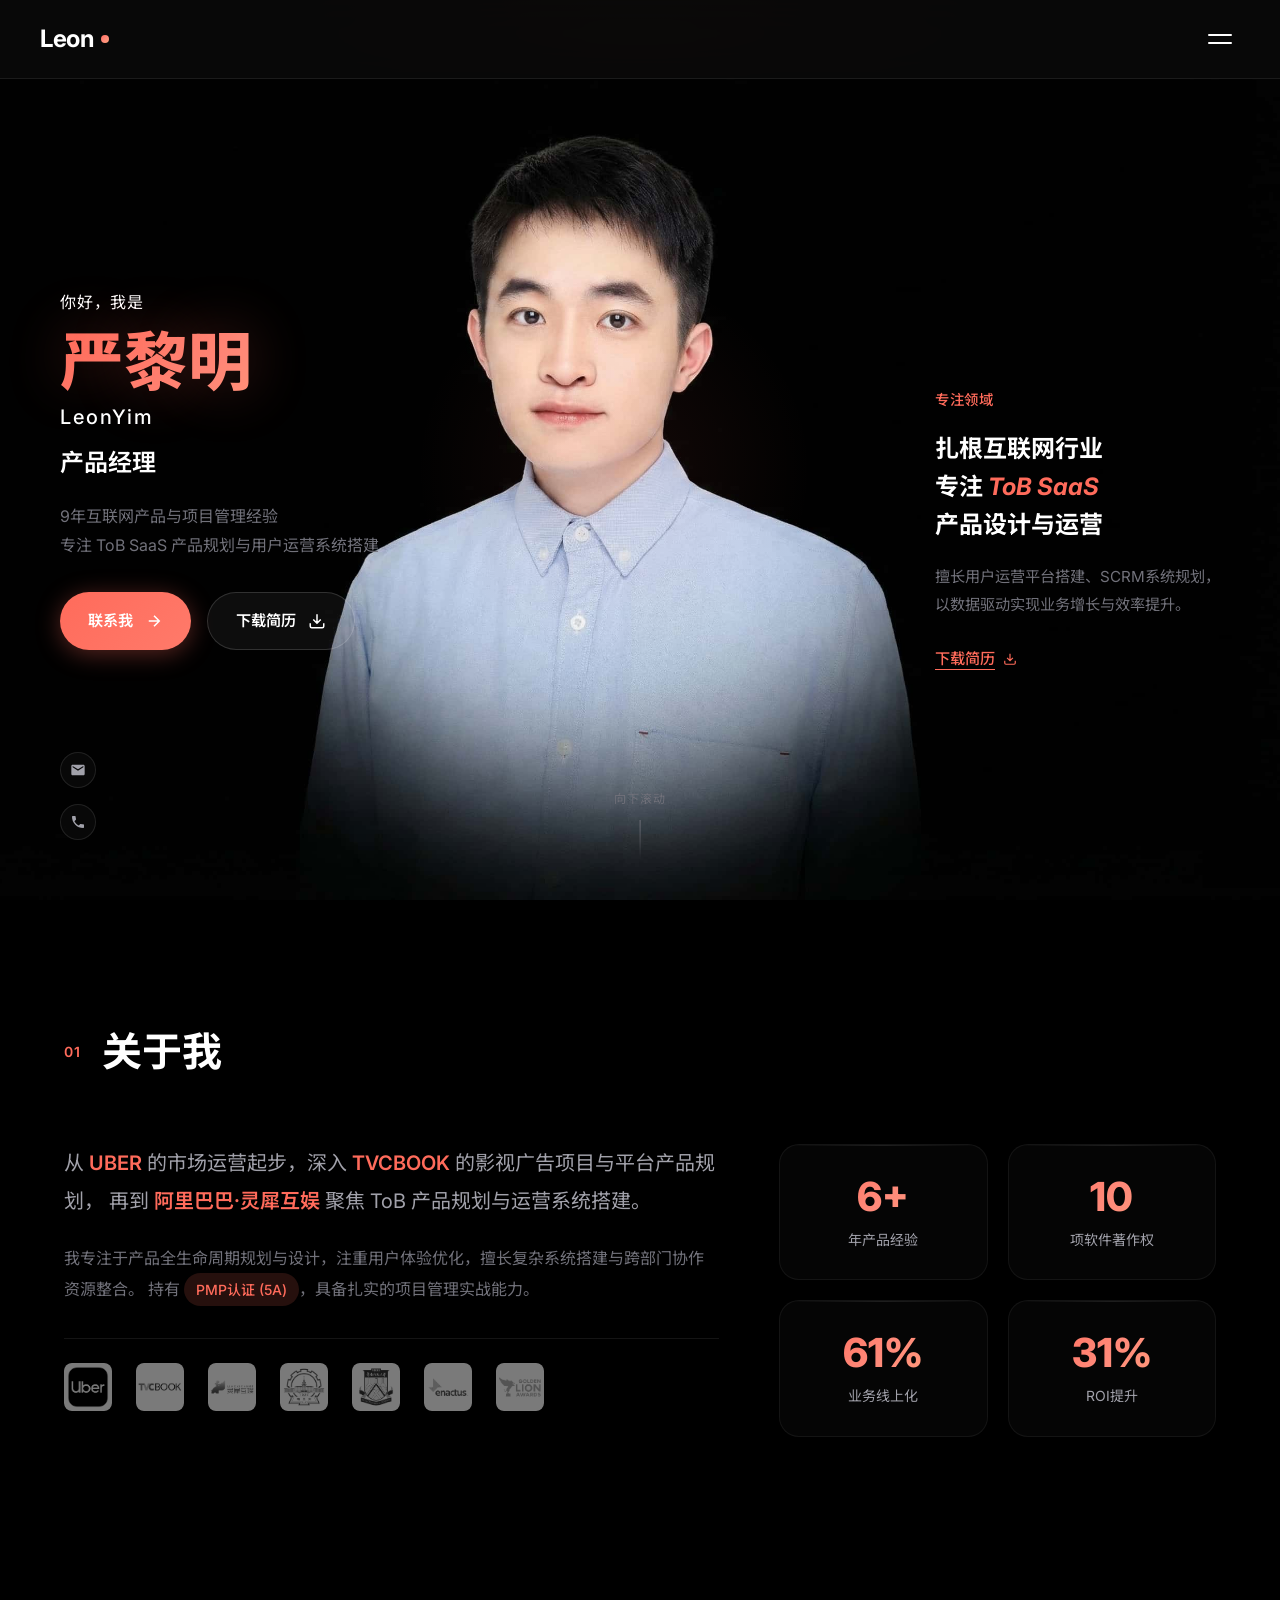
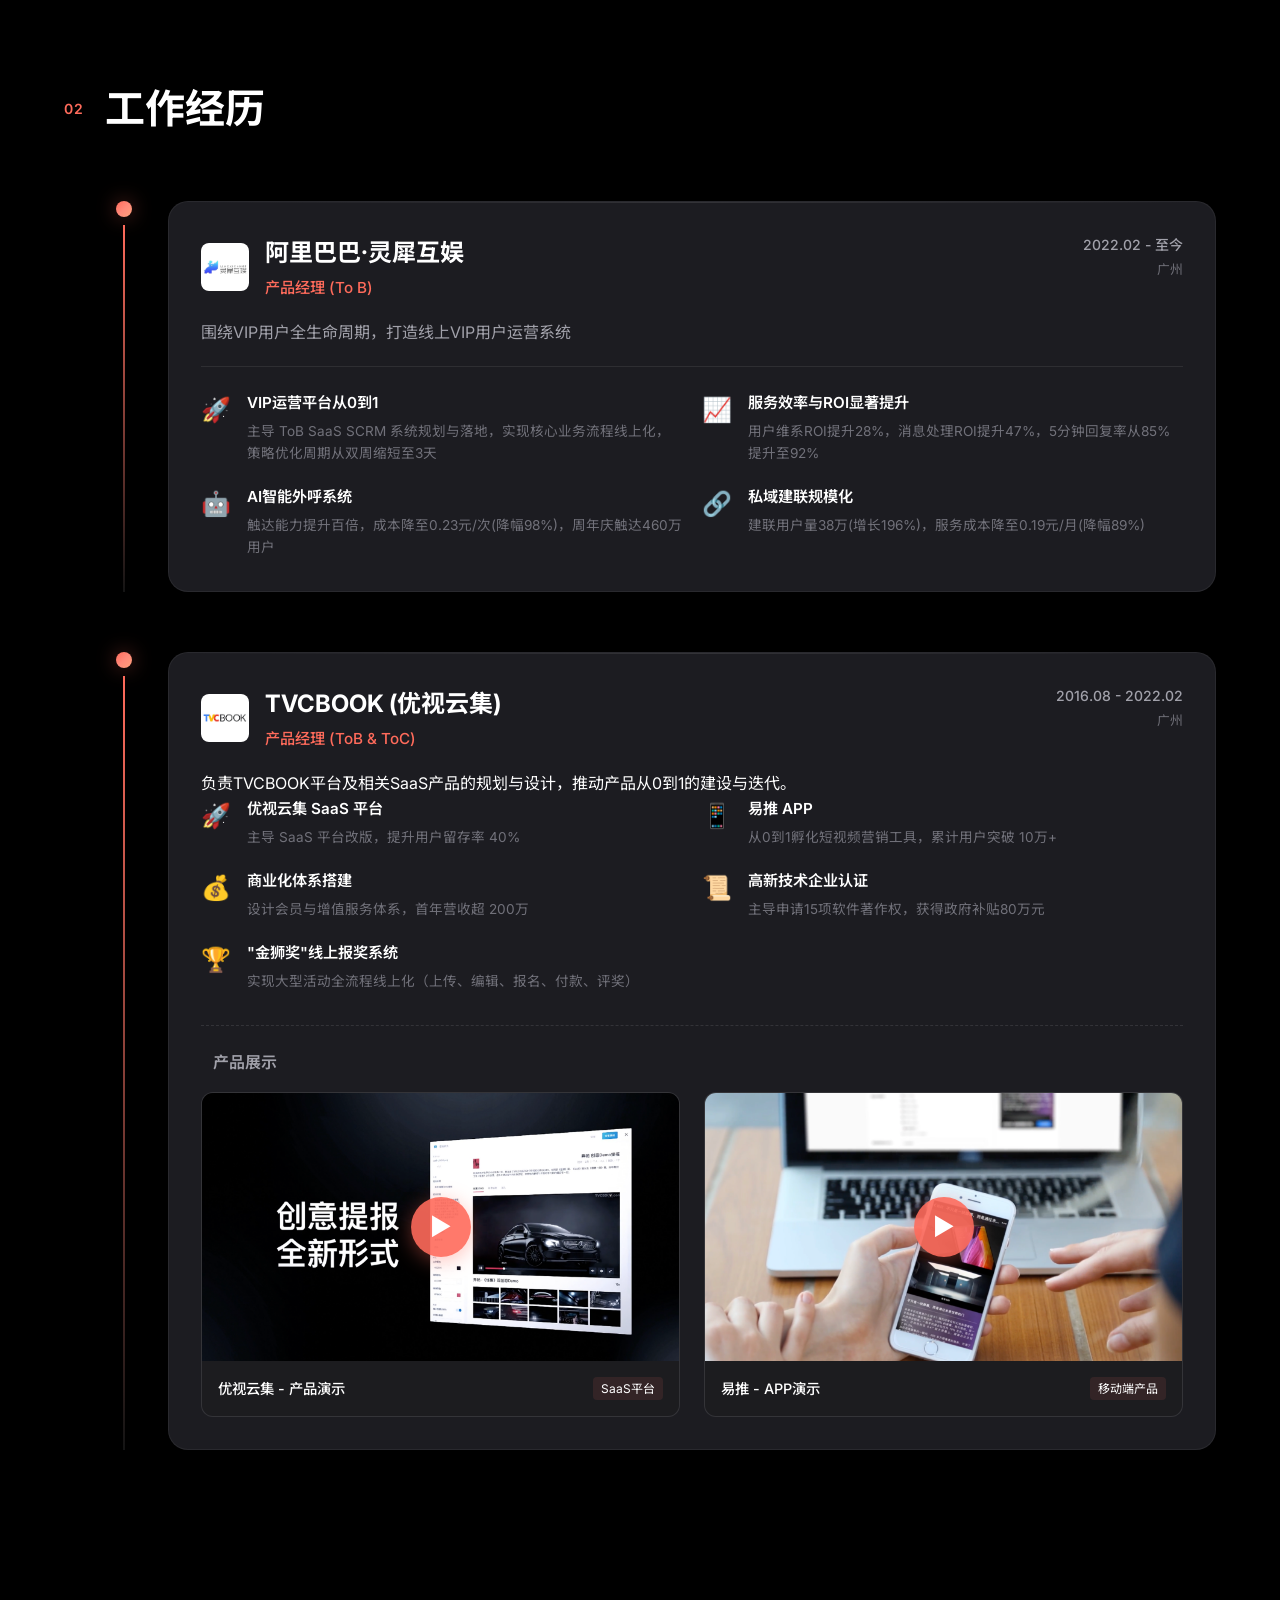
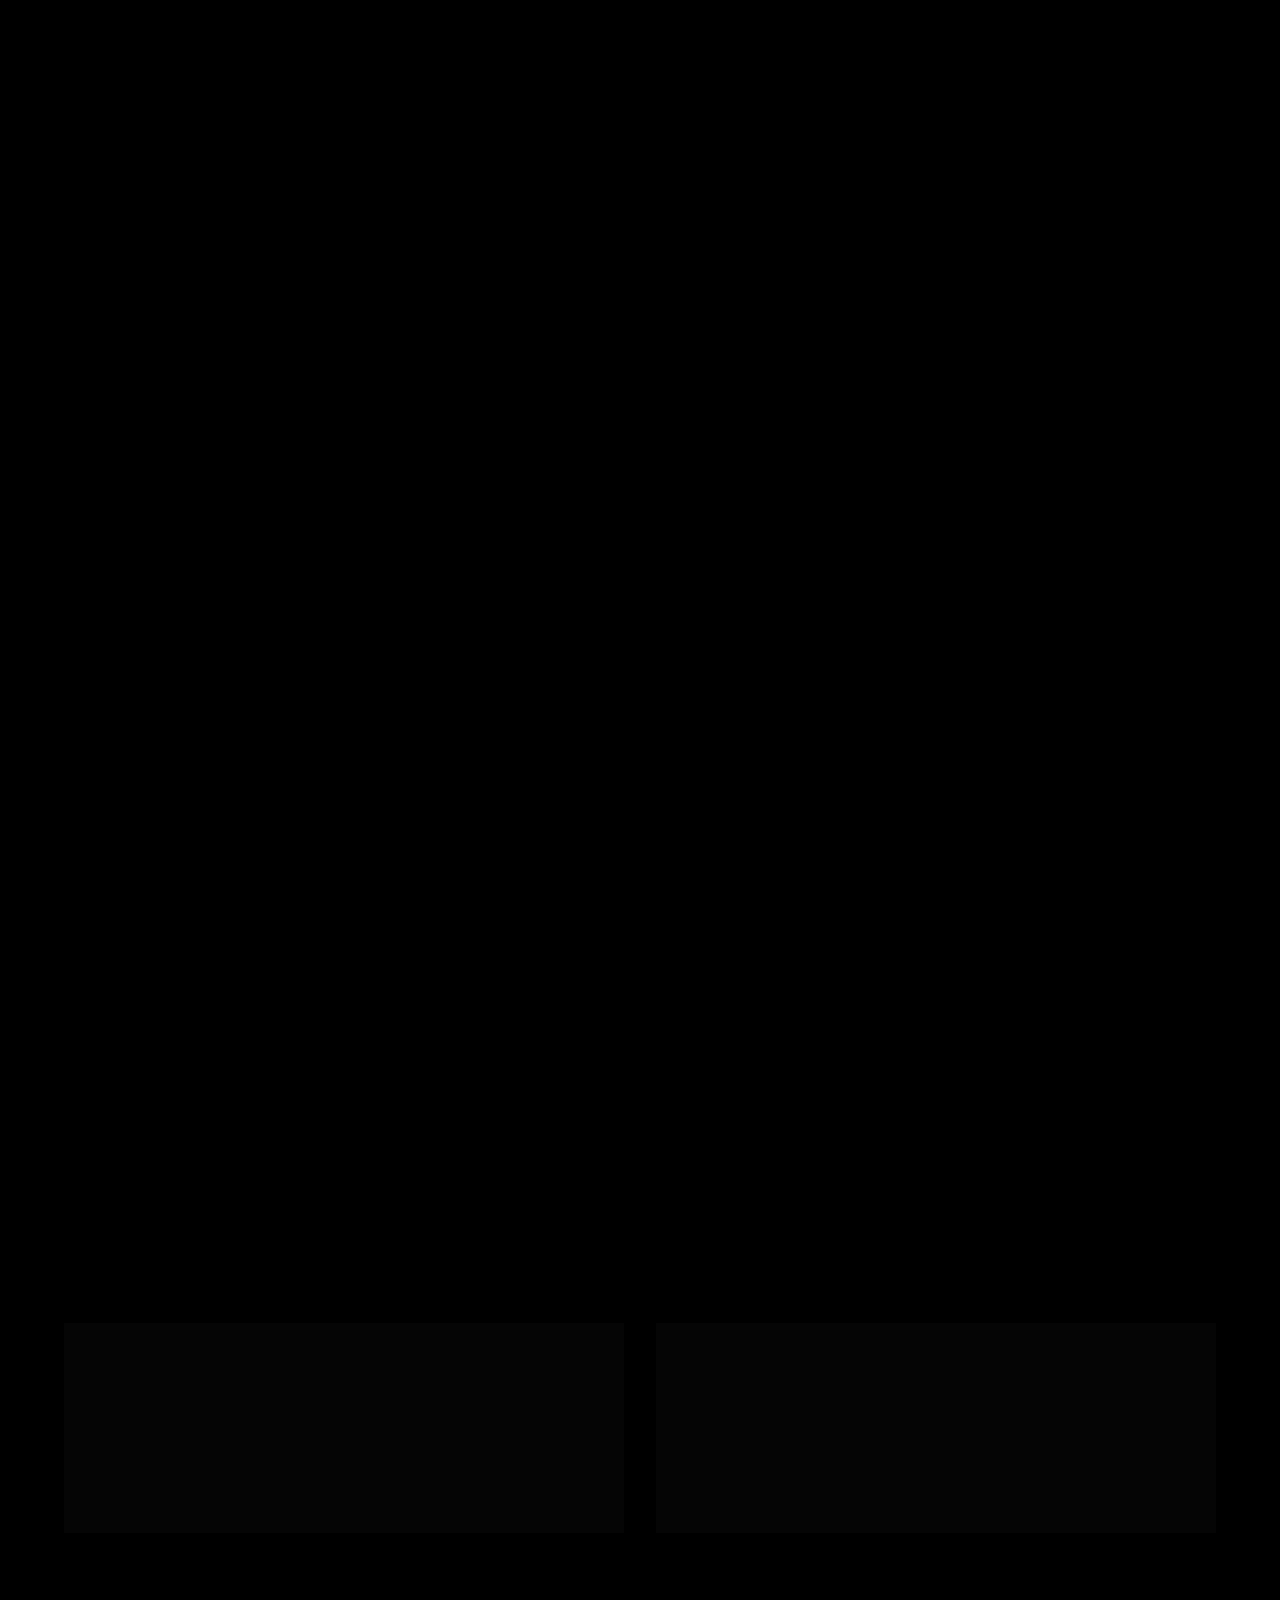
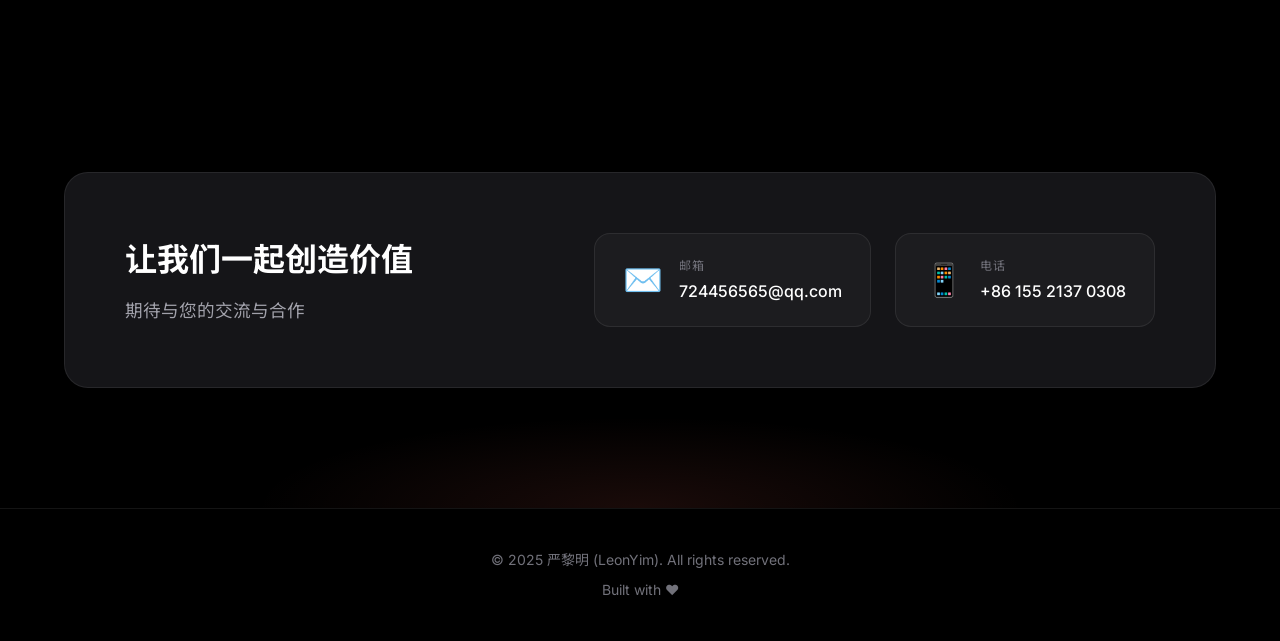
==== commit 389009cd: "优化视频" ====
--- a/index.html
+++ b/index.html
@@ -64,7 +64,7 @@
                             <path d="M5 12h14M12 5l7 7-7 7" />
                         </svg>
                     </a>
-                    <a href="other/resume/严黎明-产品经理-简历.pdf" class="btn btn-secondary" download>
+                    <a href="other/resume/严黎明-产品经理-简历（new）.pdf" class="btn btn-secondary" download>
                         下载简历
                         <svg class="btn-icon" viewBox="0 0 24 24" fill="none" stroke="currentColor" stroke-width="2">
                             <path d="M21 15v4a2 2 0 0 1-2 2H5a2 2 0 0 1-2-2v-4M7 10l5 5 5-5M12 15V3" />
@@ -87,7 +87,7 @@
                         擅长用户运营平台搭建、SCRM系统规划，<br>
                         以数据驱动实现业务增长与效率提升。
                     </p>
-                    <a href="other/resume/严黎明-产品经理-简历.pdf" class="stat-link" download>
+                    <a href="other/resume/严黎明-产品经理-简历（new）.pdf" class="stat-link" download>
                         下载简历
                         <svg width="14" height="14" viewBox="0 0 24 24" fill="none" stroke="currentColor"
                             stroke-width="2">
@@ -314,25 +314,22 @@
                             <div class="product-showcase">
                                 <h4 class="showcase-title">产品展示</h4>
                                 <div class="video-grid">
-                                    <div class="video-card">
-                                        <div class="video-wrapper">
-                                            <video controls preload="metadata" poster="other/image/tvcbook-cover.jpg">
-                                                <source src="other/project/tvcbook/video/优视云集-V6-Leon.mp4"
-                                                    type="video/mp4">
-                                                您的浏览器不支持 HTML5 视频。
-                                            </video>
+                                    <div class="video-card"
+                                        onclick="openVideoModal('other/project/tvcbook/video/优视云集-V6-Leon.mp4')">
+                                        <div class="video-thumbnail">
+                                            <img src="other/project/tvcbook/video/tb-bg.png" alt="优视云集">
+                                            <div class="play-button">▶</div>
                                         </div>
                                         <div class="video-info">
                                             <span class="video-name">优视云集 - 产品演示</span>
                                             <span class="video-tag">SaaS平台</span>
                                         </div>
                                     </div>
-                                    <div class="video-card">
-                                        <div class="video-wrapper">
-                                            <video controls preload="metadata" poster="other/image/yitui-cover.jpg">
-                                                <source src="other/project/tvcbook/video/易推-V09.mp4" type="video/mp4">
-                                                您的浏览器不支持 HTML5 视频。
-                                            </video>
+                                    <div class="video-card"
+                                        onclick="openVideoModal('other/project/tvcbook/video/易推-V09.mp4')">
+                                        <div class="video-thumbnail">
+                                            <img src="other/project/tvcbook/video/yt-bg.png" alt="易推">
+                                            <div class="play-button">▶</div>
                                         </div>
                                         <div class="video-info">
                                             <span class="video-name">易推 - APP演示</span>
@@ -516,6 +513,16 @@
         </div>
     </section>
 
+    <!-- 视频弹窗模态框 -->
+    <div id="videoModal" class="video-modal" onclick="closeVideoModal(event)">
+        <div class="video-modal-content">
+            <button class="video-modal-close" onclick="closeVideoModal(event)">&times;</button>
+            <video id="modalVideo" controls>
+                <source id="modalVideoSource" src="" type="video/mp4">
+            </video>
+        </div>
+    </div>
+
     <!-- 页脚 -->
     <footer class="footer">
         <div class="container">
--- a/styles.css
+++ b/styles.css
@@ -933,15 +933,14 @@
     margin-top: 8px;
 }
 
-/* 玻璃效果时间线卡片 */
+/* 时间线卡片 - 移除 backdrop-filter 避免与视频冲突 */
 .timeline-content {
-    background: rgba(255, 255, 255, 0.02);
-    backdrop-filter: blur(16px);
-    -webkit-backdrop-filter: blur(16px);
+    background: rgba(30, 30, 35, 0.95);
+    /* 移除 backdrop-filter 以避免与视频元素产生 GPU 渲染冲突 */
     border: 1px solid rgba(255, 255, 255, 0.06);
     border-radius: 20px;
     padding: 32px;
-    transition: all var(--transition-normal);
+    transition: border-color 0.3s ease;
     position: relative;
     overflow: hidden;
 }
@@ -958,8 +957,7 @@
 
 .timeline-content:hover {
     border-color: rgba(255, 107, 91, 0.3);
-    box-shadow: 0 20px 60px rgba(255, 107, 91, 0.12);
-    background: rgba(255, 255, 255, 0.04);
+    /* 移除 box-shadow 和 background 变化，避免重绘导致视频闪烁 */
 }
 
 .timeline-header {
@@ -1664,18 +1662,12 @@
 .video-card {
     background: rgba(255, 255, 255, 0.03);
     border-radius: 12px;
-    border: 1px solid rgba(255, 255, 255, 0.05);
-    transition: border-color 0.3s ease, box-shadow 0.3s ease;
-    position: relative;
-    /* 移除 z-index 避免与视频元素冲突 */
+    border: 1px solid rgba(255, 255, 255, 0.08);
     overflow: hidden;
-}
-
-.video-card:hover {
-    border-color: rgba(255, 111, 97, 0.3);
-    box-shadow: 0 4px 20px rgba(0, 0, 0, 0.2);
-    /* 移除 z-index 变化和 background 变化，避免重绘循环 */
-}
+    /* 完全移除所有过渡效果，避免与视频元素冲突导致 GPU 渲染问题 */
+}
+
+/* 移除悬浮效果，避免浏览器崩溃 */
 
 .video-wrapper {
     position: relative;
@@ -1723,4 +1715,94 @@
     .video-grid {
         grid-template-columns: 1fr;
     }
+}
+
+/* 视频封面缩略图 */
+.video-thumbnail {
+    position: relative;
+    width: 100%;
+    aspect-ratio: 16 / 9;
+    overflow: hidden;
+    cursor: pointer;
+}
+
+.video-thumbnail img {
+    width: 100%;
+    height: 100%;
+    object-fit: cover;
+    transition: transform 0.3s ease;
+}
+
+.video-card:hover .video-thumbnail img {
+    transform: scale(1.05);
+}
+
+.play-button {
+    position: absolute;
+    top: 50%;
+    left: 50%;
+    transform: translate(-50%, -50%);
+    width: 60px;
+    height: 60px;
+    background: rgba(255, 107, 91, 0.9);
+    border-radius: 50%;
+    display: flex;
+    align-items: center;
+    justify-content: center;
+    font-size: 24px;
+    color: white;
+    transition: all 0.3s ease;
+    box-shadow: 0 4px 20px rgba(255, 107, 91, 0.4);
+}
+
+.video-card:hover .play-button {
+    background: rgba(255, 107, 91, 1);
+    transform: translate(-50%, -50%) scale(1.1);
+}
+
+/* 视频弹窗模态框 */
+.video-modal {
+    display: none;
+    position: fixed;
+    top: 0;
+    left: 0;
+    width: 100%;
+    height: 100%;
+    background: rgba(0, 0, 0, 0.9);
+    z-index: 9999;
+    align-items: center;
+    justify-content: center;
+}
+
+.video-modal.active {
+    display: flex;
+}
+
+.video-modal-content {
+    position: relative;
+    width: 90%;
+    max-width: 900px;
+}
+
+.video-modal-content video {
+    width: 100%;
+    border-radius: 12px;
+    background: #000;
+}
+
+.video-modal-close {
+    position: absolute;
+    top: -40px;
+    right: 0;
+    background: none;
+    border: none;
+    color: white;
+    font-size: 32px;
+    cursor: pointer;
+    padding: 8px;
+    transition: opacity 0.2s ease;
+}
+
+.video-modal-close:hover {
+    opacity: 0.7;
 }
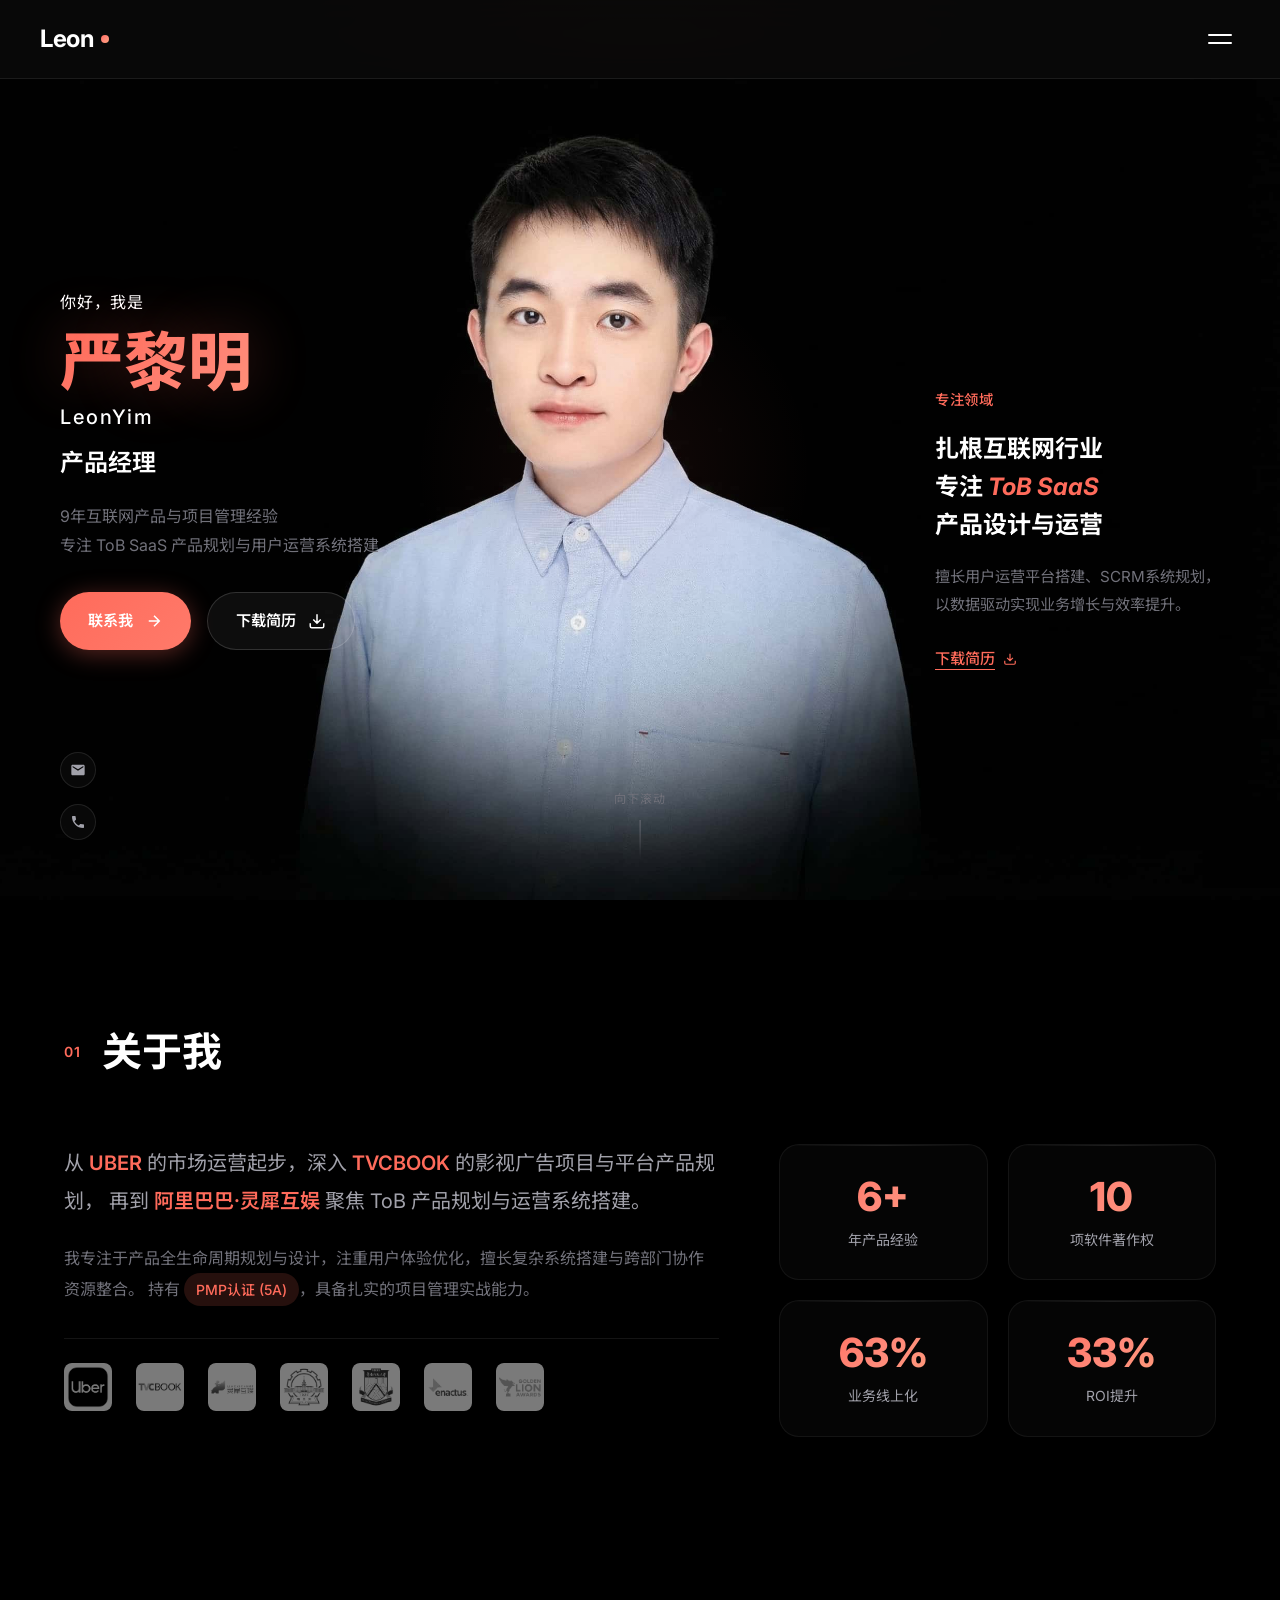
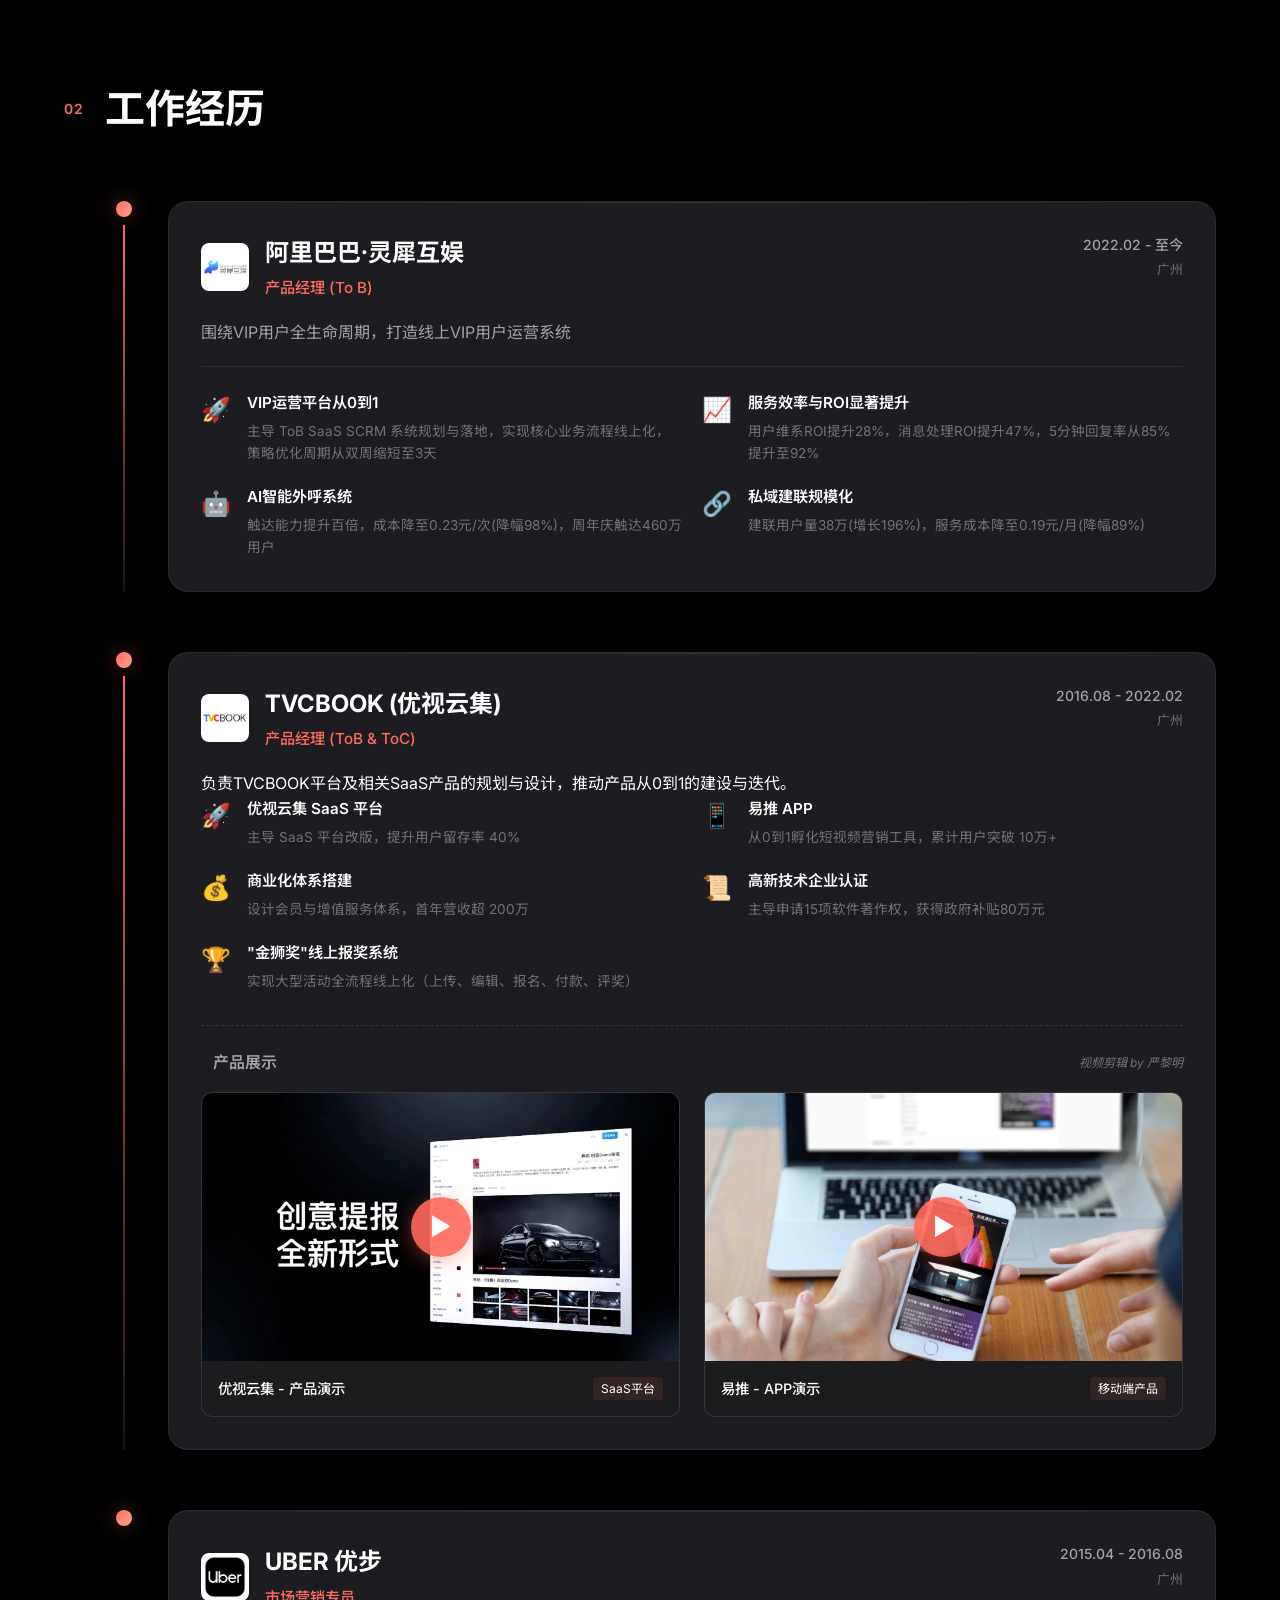
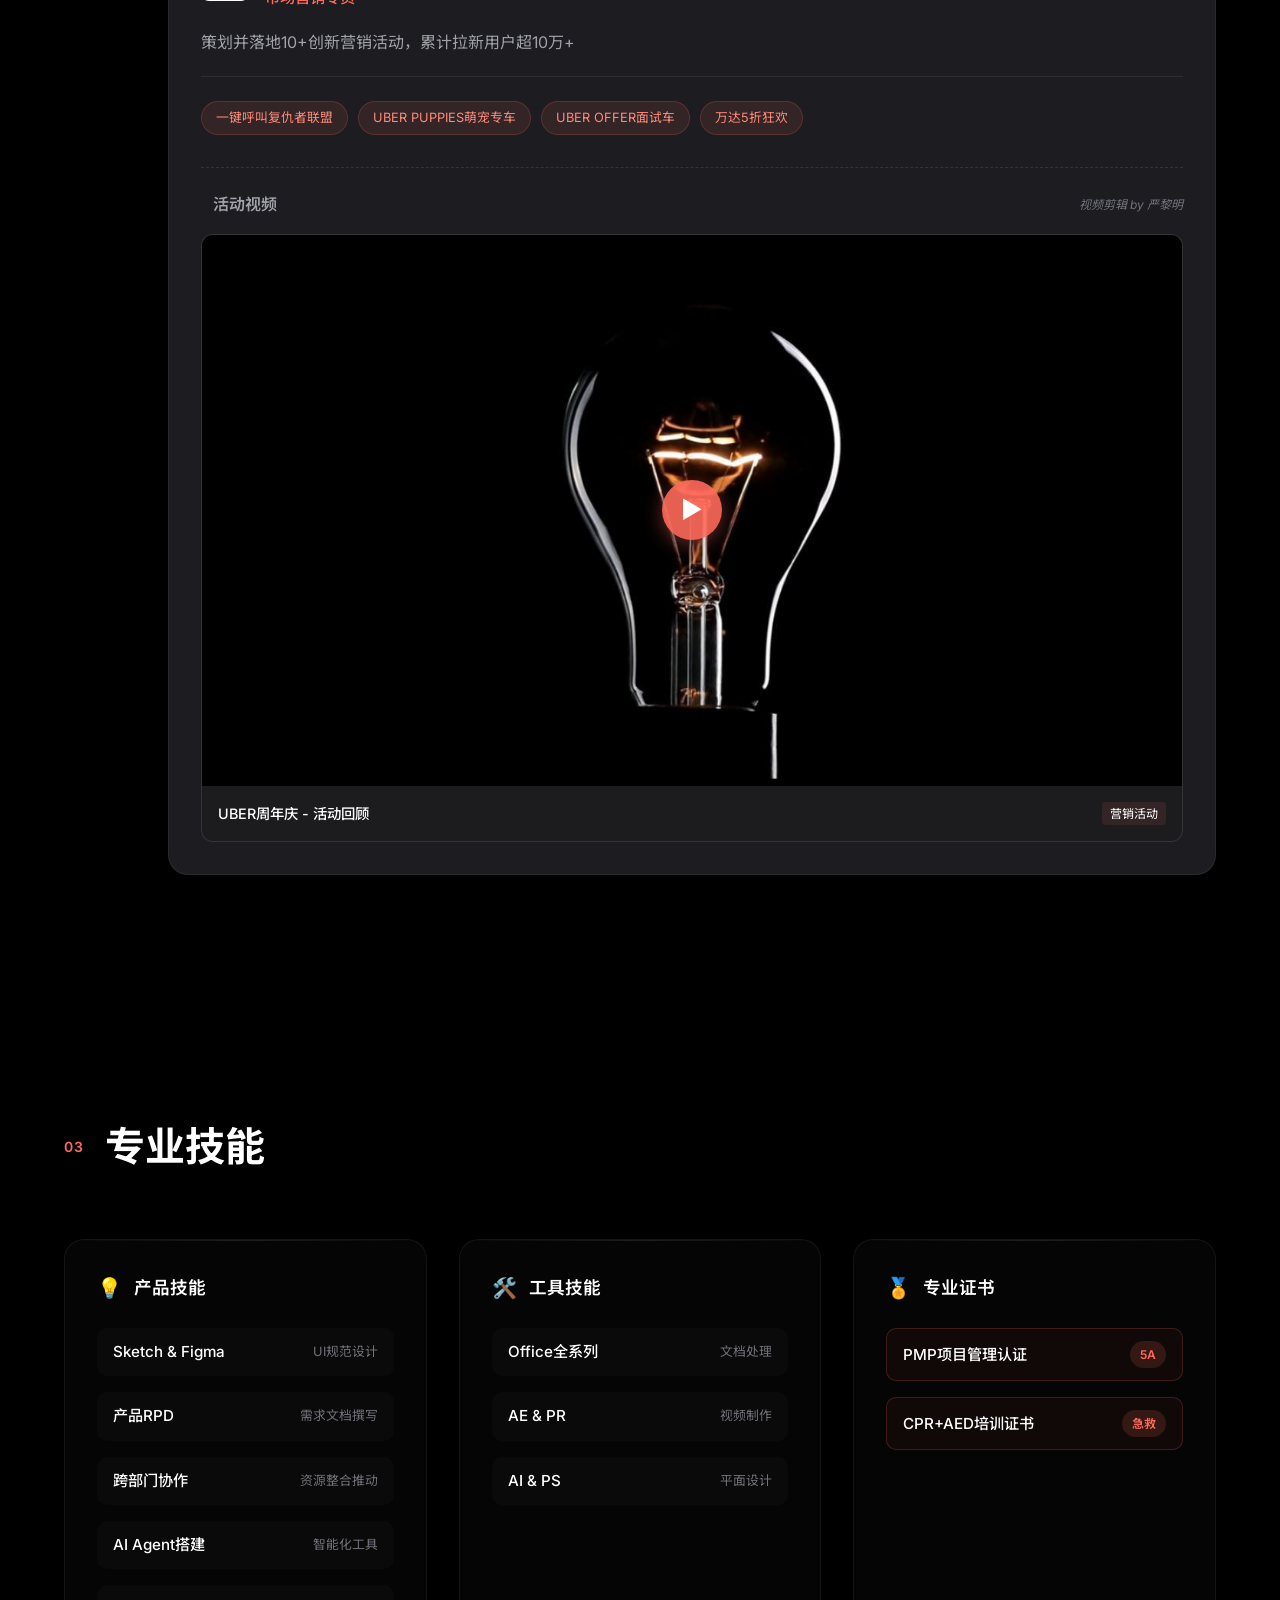
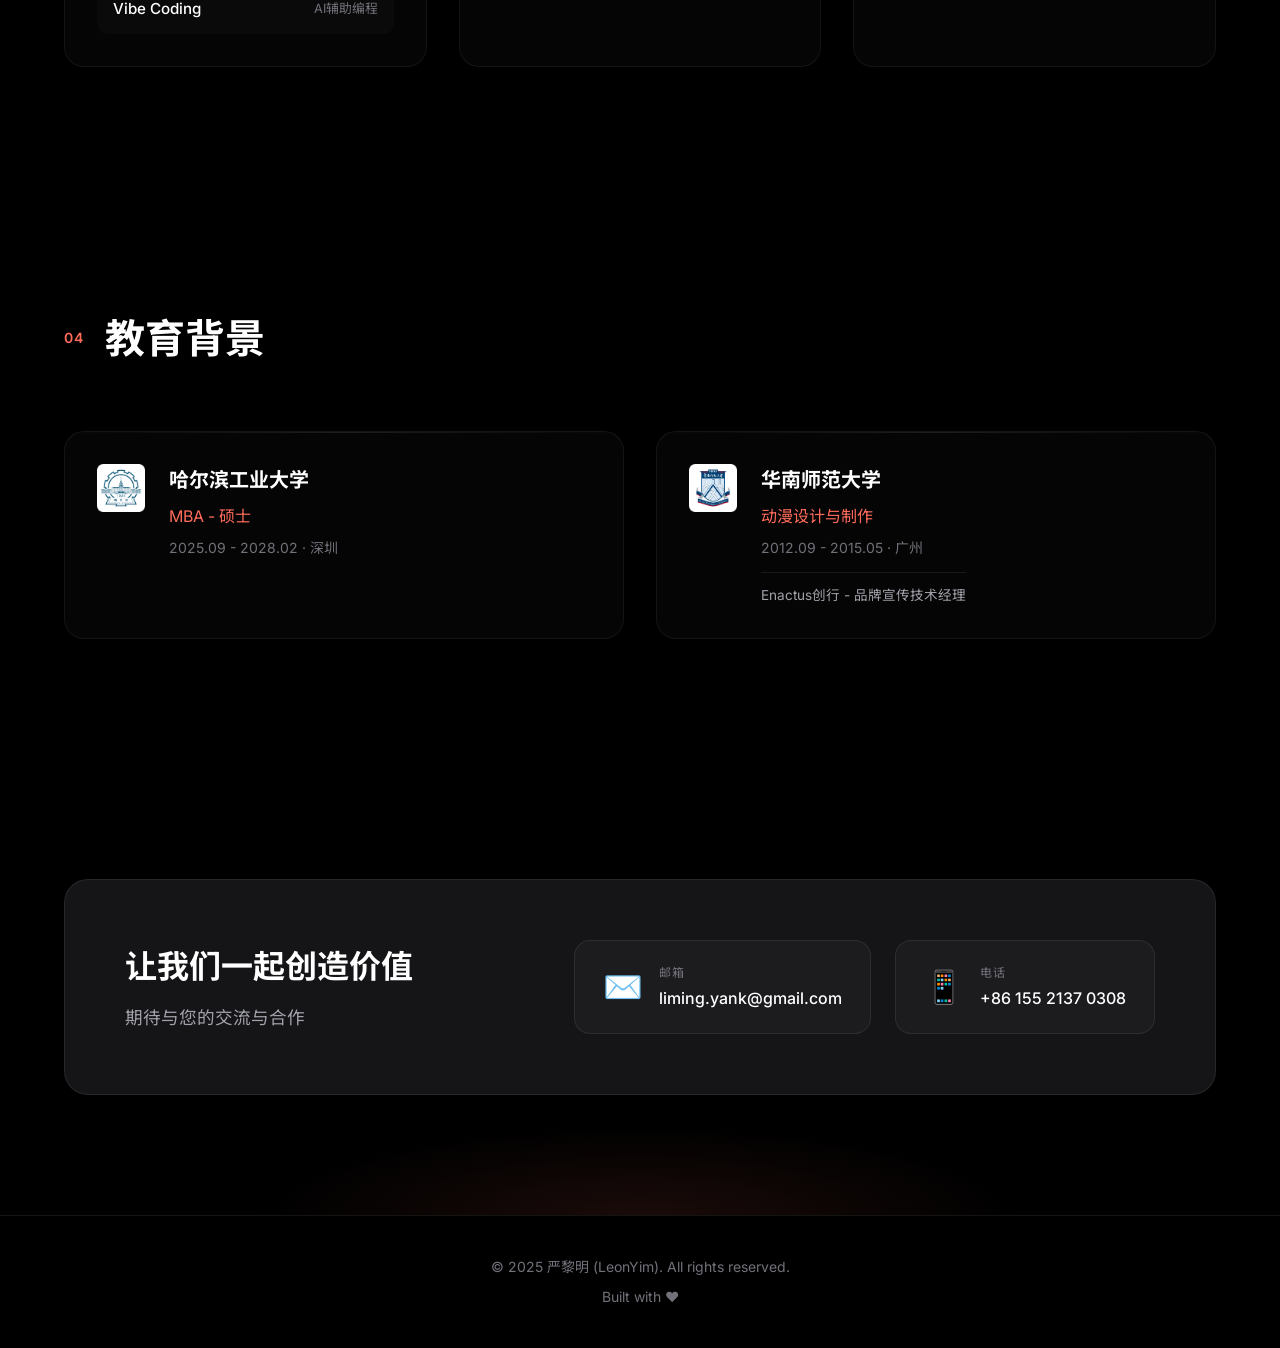
==== commit 482c8096: "优化视频播放" ====
--- a/index.html
+++ b/index.html
@@ -312,7 +312,10 @@
 
                             <!-- 产品展示视频 -->
                             <div class="product-showcase">
-                                <h4 class="showcase-title">产品展示</h4>
+                                <div class="showcase-header">
+                                    <h4 class="showcase-title">产品展示</h4>
+                                    <span class="video-creator">视频剪辑 by 严黎明</span>
+                                </div>
                                 <div class="video-grid">
                                     <div class="video-card"
                                         onclick="openVideoModal('other/project/tvcbook/video/优视云集-V6-Leon.mp4')">
@@ -369,6 +372,26 @@
                                 <span class="tag">UBER OFFER面试车</span>
                                 <span class="tag">万达5折狂欢</span>
                             </div>
+
+                            <!-- UBER 视频展示 -->
+                            <div class="product-showcase">
+                                <div class="showcase-header">
+                                    <h4 class="showcase-title">活动视频</h4>
+                                    <span class="video-creator">视频剪辑 by 严黎明</span>
+                                </div>
+                                <div class="video-grid">
+                                    <div class="video-card" onclick="openVideoModal('other/project/UBER/UBER周年庆.mp4')">
+                                        <div class="video-thumbnail">
+                                            <img src="other/project/UBER/uber-封面.jpg" alt="UBER周年庆">
+                                            <div class="play-button">▶</div>
+                                        </div>
+                                        <div class="video-info">
+                                            <span class="video-name">UBER周年庆 - 活动回顾</span>
+                                            <span class="video-tag">营销活动</span>
+                                        </div>
+                                    </div>
+                                </div>
+                            </div>
                         </div>
                     </div>
                 </div>
--- a/styles.css
+++ b/styles.css
@@ -1711,6 +1711,25 @@
     border-radius: 4px;
 }
 
+/* 展示区域头部 - 标题和创作者标签 */
+.showcase-header {
+    display: flex;
+    justify-content: space-between;
+    align-items: center;
+    margin-bottom: 1rem;
+}
+
+.showcase-header .showcase-title {
+    margin-bottom: 0;
+}
+
+/* 视频创作者标签 - 放在标题右侧 */
+.video-creator {
+    font-size: 0.75rem;
+    color: var(--text-muted);
+    font-style: italic;
+}
+
 @media (max-width: 768px) {
     .video-grid {
         grid-template-columns: 1fr;
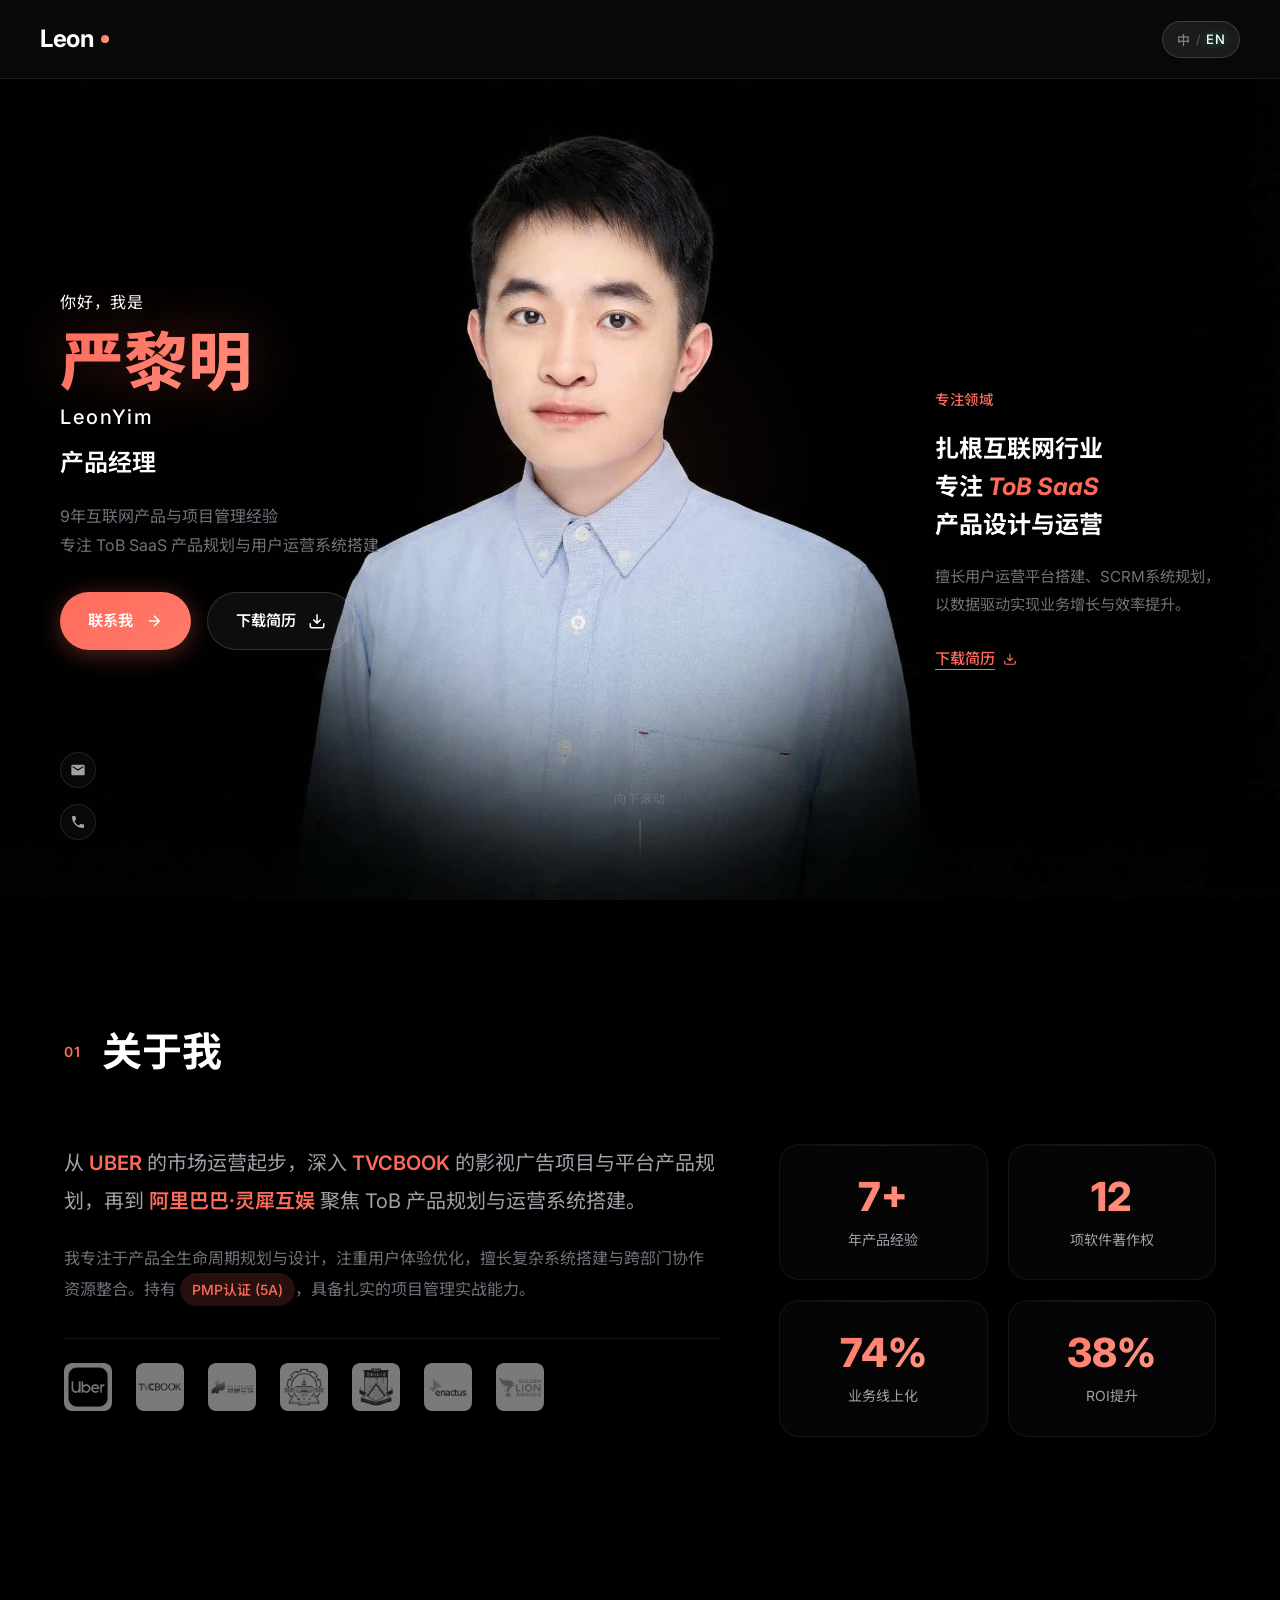
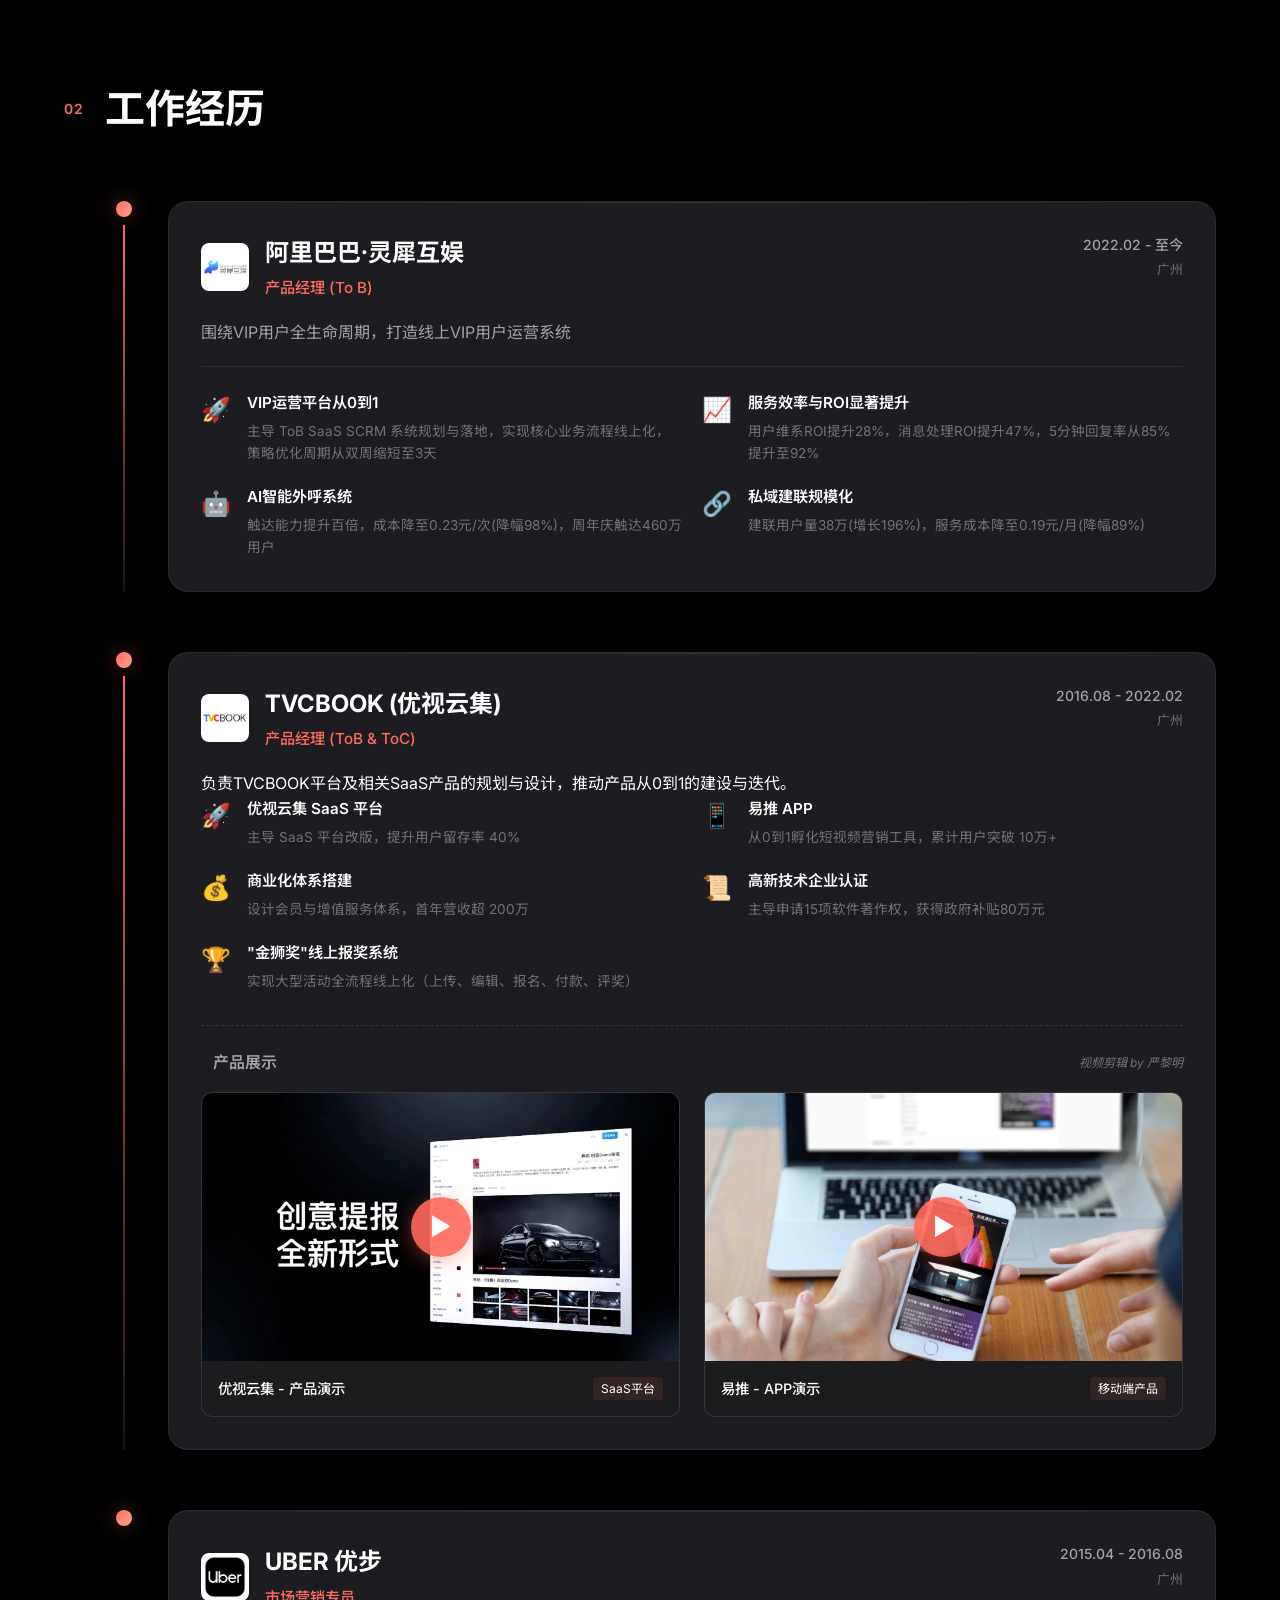
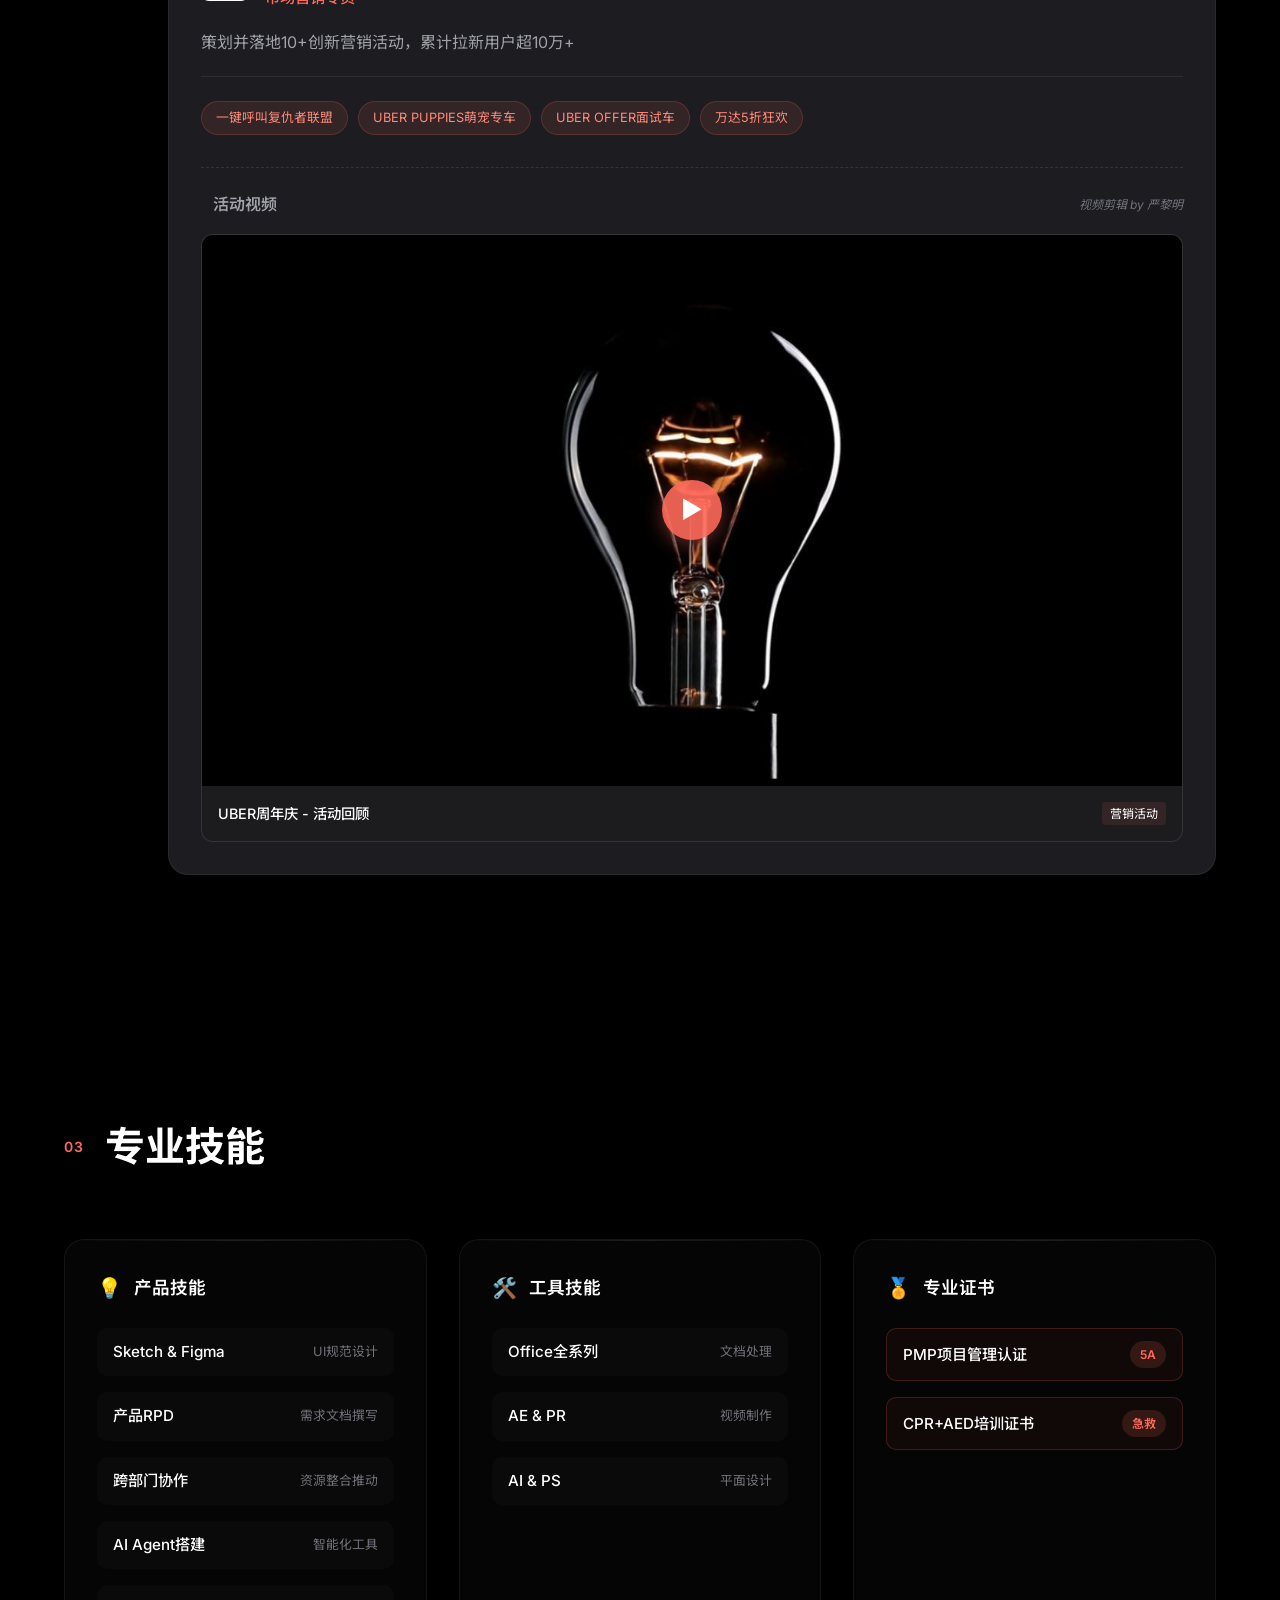
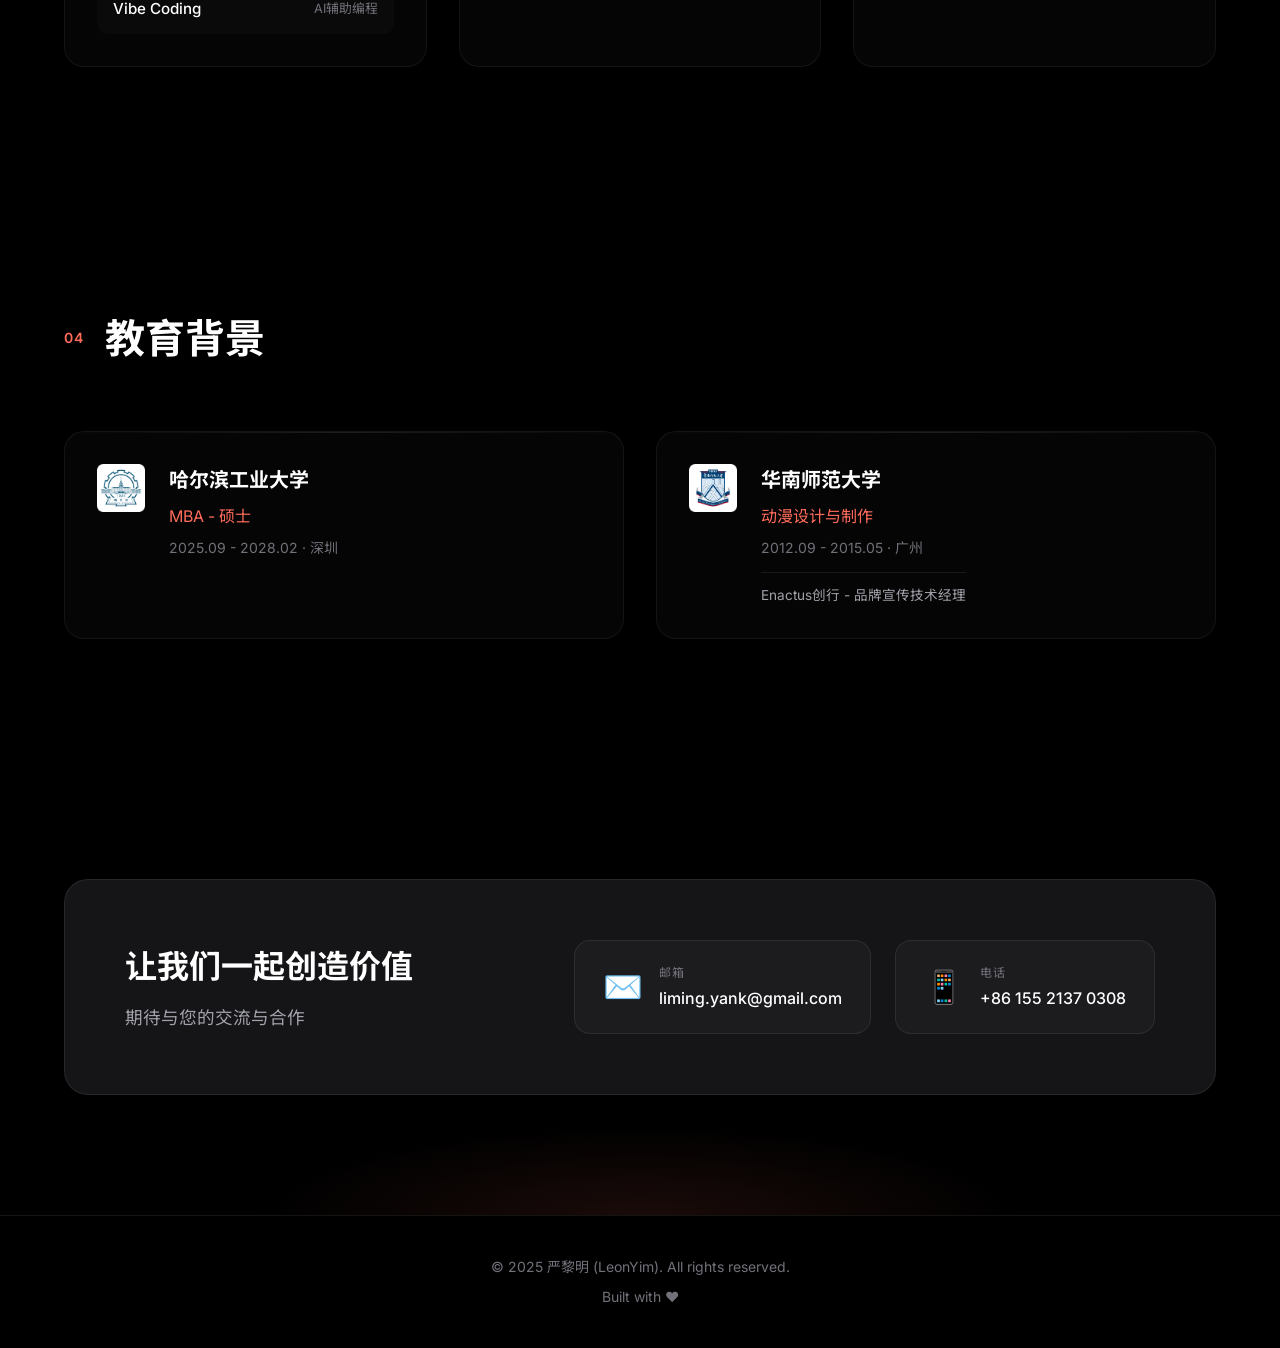
==== commit f2b34521: "优化语言" ====
--- a/index.html
+++ b/index.html
@@ -1,11 +1,12 @@
 <!DOCTYPE html>
-<html lang="zh-CN">
+<html lang="zh-CN" id="html-root">
 
 <head>
     <meta charset="UTF-8">
     <meta name="viewport" content="width=device-width, initial-scale=1.0">
-    <title>严黎明 | 产品经理</title>
-    <meta name="description" content="严黎明（LeonYim）- 9年互联网产品与项目管理经验，专注ToB SaaS产品规划与用户运营系统搭建">
+    <title data-i18n="page.title">严黎明 | 产品经理</title>
+    <meta name="description" data-i18n-attr="content" data-i18n="page.description"
+        content="严黎明（LeonYim）- 9年互联网产品与项目管理经验，专注ToB SaaS产品规划与用户运营系统搭建">
     <link rel="preconnect" href="https://fonts.googleapis.com">
     <link rel="preconnect" href="https://fonts.gstatic.com" crossorigin>
     <link
@@ -30,10 +31,14 @@
             <span class="logo-dot"></span>
         </div>
 
-        <button class="nav-menu-btn" id="menuBtn">
-            <span></span>
-            <span></span>
-        </button>
+        <div class="nav-actions">
+            <!-- 语言切换按钮 -->
+            <button class="lang-switch" id="langSwitch" title="Switch Language">
+                <span class="lang-label" data-lang="zh">中</span>
+                <span class="lang-divider">/</span>
+                <span class="lang-label active" data-lang="en">EN</span>
+            </button>
+        </div>
     </nav>
 
     <!-- Hero 区域 - 融合布局设计 -->
@@ -47,25 +52,22 @@
         <div class="hero-content-layer">
             <!-- 左侧主要内容 -->
             <div class="hero-main">
-                <p class="hero-greeting animate-fade-in">你好，我是</p>
+                <p class="hero-greeting animate-fade-in" data-i18n="hero.greeting">你好，我是</p>
                 <h1 class="hero-name animate-fade-in-delay">
-                    <span class="name-highlight">严黎明</span>
+                    <span class="name-highlight" data-i18n="hero.name">严黎明</span>
                     <span class="name-en">LeonYim</span>
                 </h1>
-                <h2 class="hero-title animate-fade-in-delay-2">产品经理</h2>
-                <p class="hero-desc animate-fade-in-delay-3">
-                    9年互联网产品与项目管理经验<br>
-                    专注 ToB SaaS 产品规划与用户运营系统搭建
-                </p>
+                <h2 class="hero-title animate-fade-in-delay-2" data-i18n="hero.title">产品经理</h2>
+                <p class="hero-desc animate-fade-in-delay-3" data-i18n="hero.desc"></p>
                 <div class="hero-buttons animate-fade-in-delay-3">
                     <a href="#contact" class="btn btn-primary">
-                        联系我
+                        <span data-i18n="hero.contact">联系我</span>
                         <svg class="btn-arrow" viewBox="0 0 24 24" fill="none" stroke="currentColor" stroke-width="2">
                             <path d="M5 12h14M12 5l7 7-7 7" />
                         </svg>
                     </a>
-                    <a href="other/resume/严黎明-产品经理-简历（new）.pdf" class="btn btn-secondary" download>
-                        下载简历
+                    <a href="other/resume/严黎明-产品经理-简历（new）.pdf" class="btn btn-secondary" download id="downloadBtn">
+                        <span data-i18n="hero.download">下载简历</span>
                         <svg class="btn-icon" viewBox="0 0 24 24" fill="none" stroke="currentColor" stroke-width="2">
                             <path d="M21 15v4a2 2 0 0 1-2 2H5a2 2 0 0 1-2-2v-4M7 10l5 5 5-5M12 15V3" />
                         </svg>
@@ -77,18 +79,15 @@
             <div class="hero-aside">
 
                 <div class="stat-card animate-fade-in-right">
-                    <span class="stat-label">专注领域</span>
+                    <span class="stat-label" data-i18n="aside.label">专注领域</span>
                     <h3 class="stat-title">
-                        <span class="title-line">扎根互联网行业</span>
-                        <span class="title-line">专注 <em>ToB SaaS</em></span>
-                        <span class="title-line">产品设计与运营</span>
+                        <span class="title-line" data-i18n="aside.line1">扎根互联网行业</span>
+                        <span class="title-line" data-i18n="aside.line2">专注 <em>ToB SaaS</em></span>
+                        <span class="title-line" data-i18n="aside.line3">产品设计与运营</span>
                     </h3>
-                    <p class="stat-desc">
-                        擅长用户运营平台搭建、SCRM系统规划，<br>
-                        以数据驱动实现业务增长与效率提升。
-                    </p>
-                    <a href="other/resume/严黎明-产品经理-简历（new）.pdf" class="stat-link" download>
-                        下载简历
+                    <p class="stat-desc" data-i18n="aside.desc"></p>
+                    <a href="other/resume/严黎明-产品经理-简历（new）.pdf" class="stat-link" download id="downloadLink">
+                        <span data-i18n="hero.download">下载简历</span>
                         <svg width="14" height="14" viewBox="0 0 24 24" fill="none" stroke="currentColor"
                             stroke-width="2">
                             <path d="M21 15v4a2 2 0 0 1-2 2H5a2 2 0 0 1-2-2v-4M7 10l5 5 5-5M12 15V3" />
@@ -100,7 +99,7 @@
 
         <!-- 底部元素 -->
         <div class="hero-scroll-hint">
-            <span>向下滚动</span>
+            <span data-i18n="hero.scroll">向下滚动</span>
             <div class="scroll-line"></div>
         </div>
         <!-- 社交链接 -->
@@ -125,19 +124,12 @@
         <div class="container">
             <div class="section-header">
                 <span class="section-number">01</span>
-                <h2 class="section-title">关于我</h2>
+                <h2 class="section-title" data-i18n="about.title">关于我</h2>
             </div>
             <div class="about-content">
                 <div class="about-text">
-                    <p class="about-intro">
-                        从 <span class="highlight">UBER</span> 的市场运营起步，深入 <span class="highlight">TVCBOOK</span>
-                        的影视广告项目与平台产品规划，
-                        再到 <span class="highlight">阿里巴巴·灵犀互娱</span> 聚焦 ToB 产品规划与运营系统搭建。
-                    </p>
-                    <p class="about-detail">
-                        我专注于产品全生命周期规划与设计，注重用户体验优化，擅长复杂系统搭建与跨部门协作资源整合。
-                        持有 <span class="badge">PMP认证 (5A)</span>，具备扎实的项目管理实战能力。
-                    </p>
+                    <p class="about-intro" data-i18n="about.intro"></p>
+                    <p class="about-detail" data-i18n="about.detail"></p>
                     <!-- Logo 墙 -->
                     <div class="logo-wall">
                         <div class="logo-item" data-name="UBER 优步">
@@ -166,19 +158,19 @@
                 <div class="about-highlights">
                     <div class="highlight-card">
                         <div class="highlight-number">9+</div>
-                        <div class="highlight-label">年产品经验</div>
+                        <div class="highlight-label" data-i18n="about.stat1">年产品经验</div>
                     </div>
                     <div class="highlight-card">
                         <div class="highlight-number">15</div>
-                        <div class="highlight-label">项软件著作权</div>
+                        <div class="highlight-label" data-i18n="about.stat2">项软件著作权</div>
                     </div>
                     <div class="highlight-card">
                         <div class="highlight-number">90%</div>
-                        <div class="highlight-label">业务线上化</div>
+                        <div class="highlight-label" data-i18n="about.stat3">业务线上化</div>
                     </div>
                     <div class="highlight-card">
                         <div class="highlight-number">47%</div>
-                        <div class="highlight-label">ROI提升</div>
+                        <div class="highlight-label" data-i18n="about.stat4">ROI提升</div>
                     </div>
                 </div>
             </div>
@@ -190,7 +182,7 @@
         <div class="container">
             <div class="section-header">
                 <span class="section-number">02</span>
-                <h2 class="section-title">工作经历</h2>
+                <h2 class="section-title" data-i18n="exp.title">工作经历</h2>
             </div>
             <div class="timeline">
                 <!-- 阿里巴巴 -->
@@ -204,44 +196,45 @@
                             <div class="timeline-company">
                                 <img src="other/image/logo/灵犀互娱.png" alt="灵犀互娱" class="company-logo">
                                 <div class="company-info">
-                                    <h3>阿里巴巴·灵犀互娱</h3>
-                                    <span class="timeline-role">产品经理 (To B)</span>
+                                    <h3 data-i18n="exp.ali.name">阿里巴巴·灵犀互娱</h3>
+                                    <span class="timeline-role" data-i18n="exp.ali.role">产品经理 (To B)</span>
                                 </div>
                             </div>
                             <div class="timeline-meta">
-                                <span class="timeline-date">2022.02 - 至今</span>
-                                <span class="timeline-location">广州</span>
+                                <span class="timeline-date" data-i18n="exp.ali.date">2022.02 - 至今</span>
+                                <span class="timeline-location" data-i18n="exp.ali.location">广州</span>
                             </div>
                         </div>
                         <div class="timeline-body">
-                            <p class="timeline-summary">围绕VIP用户全生命周期，打造线上VIP用户运营系统</p>
+                            <p class="timeline-summary" data-i18n="exp.ali.summary">围绕VIP用户全生命周期，打造线上VIP用户运营系统</p>
                             <div class="timeline-achievements">
                                 <div class="achievement">
                                     <div class="achievement-icon">🚀</div>
                                     <div class="achievement-content">
-                                        <h4>VIP运营平台从0到1</h4>
-                                        <p>主导 ToB SaaS SCRM 系统规划与落地，实现核心业务流程线上化，策略优化周期从双周缩短至3天</p>
+                                        <h4 data-i18n="exp.ali.ach1.title">VIP运营平台从0到1</h4>
+                                        <p data-i18n="exp.ali.ach1.desc">主导 ToB SaaS SCRM
+                                            系统规划与落地，实现核心业务流程线上化，策略优化周期从双周缩短至3天</p>
                                     </div>
                                 </div>
                                 <div class="achievement">
                                     <div class="achievement-icon">📈</div>
                                     <div class="achievement-content">
-                                        <h4>服务效率与ROI显著提升</h4>
-                                        <p>用户维系ROI提升28%，消息处理ROI提升47%，5分钟回复率从85%提升至92%</p>
+                                        <h4 data-i18n="exp.ali.ach2.title">服务效率与ROI显著提升</h4>
+                                        <p data-i18n="exp.ali.ach2.desc">用户维系ROI提升28%，消息处理ROI提升47%，5分钟回复率从85%提升至92%</p>
                                     </div>
                                 </div>
                                 <div class="achievement">
                                     <div class="achievement-icon">🤖</div>
                                     <div class="achievement-content">
-                                        <h4>AI智能外呼系统</h4>
-                                        <p>触达能力提升百倍，成本降至0.23元/次(降幅98%)，周年庆触达460万用户</p>
+                                        <h4 data-i18n="exp.ali.ach3.title">AI智能外呼系统</h4>
+                                        <p data-i18n="exp.ali.ach3.desc">触达能力提升百倍，成本降至0.23元/次(降幅98%)，周年庆触达460万用户</p>
                                     </div>
                                 </div>
                                 <div class="achievement">
                                     <div class="achievement-icon">🔗</div>
                                     <div class="achievement-content">
-                                        <h4>私域建联规模化</h4>
-                                        <p>建联用户量38万(增长196%)，服务成本降至0.19元/月(降幅89%)</p>
+                                        <h4 data-i18n="exp.ali.ach4.title">私域建联规模化</h4>
+                                        <p data-i18n="exp.ali.ach4.desc">建联用户量38万(增长196%)，服务成本降至0.19元/月(降幅89%)</p>
                                     </div>
                                 </div>
                             </div>
@@ -260,52 +253,52 @@
                             <div class="timeline-company">
                                 <img src="other/image/logo/TVCBOOK.png" alt="TVCBOOK" class="company-logo">
                                 <div class="company-info">
-                                    <h3>TVCBOOK (优视云集)</h3>
-                                    <span class="timeline-role">产品经理 (ToB & ToC)</span>
+                                    <h3 data-i18n="exp.tvc.name">TVCBOOK (优视云集)</h3>
+                                    <span class="timeline-role" data-i18n="exp.tvc.role">产品经理 (ToB & ToC)</span>
                                 </div>
                             </div>
                             <div class="timeline-meta">
                                 <span class="timeline-date">2016.08 - 2022.02</span>
-                                <span class="timeline-location">广州</span>
+                                <span class="timeline-location" data-i18n="exp.tvc.location">广州</span>
                             </div>
                         </div>
                         <div class="timeline-body">
-                            <p>负责TVCBOOK平台及相关SaaS产品的规划与设计，推动产品从0到1的建设与迭代。</p>
+                            <p data-i18n="exp.tvc.summary">负责TVCBOOK平台及相关SaaS产品的规划与设计，推动产品从0到1的建设与迭代。</p>
 
                             <div class="timeline-achievements">
                                 <div class="achievement">
                                     <div class="achievement-icon">🚀</div>
                                     <div class="achievement-content">
-                                        <h4>优视云集 SaaS 平台</h4>
-                                        <p>主导 SaaS 平台改版，提升用户留存率 40%</p>
+                                        <h4 data-i18n="exp.tvc.ach1.title">优视云集 SaaS 平台</h4>
+                                        <p data-i18n="exp.tvc.ach1.desc">主导 SaaS 平台改版，提升用户留存率 40%</p>
                                     </div>
                                 </div>
                                 <div class="achievement">
                                     <div class="achievement-icon">📱</div>
                                     <div class="achievement-content">
-                                        <h4>易推 APP</h4>
-                                        <p>从0到1孵化短视频营销工具，累计用户突破 10万+</p>
+                                        <h4 data-i18n="exp.tvc.ach2.title">易推 APP</h4>
+                                        <p data-i18n="exp.tvc.ach2.desc">从0到1孵化短视频营销工具，累计用户突破 10万+</p>
                                     </div>
                                 </div>
                                 <div class="achievement">
                                     <div class="achievement-icon">💰</div>
                                     <div class="achievement-content">
-                                        <h4>商业化体系搭建</h4>
-                                        <p>设计会员与增值服务体系，首年营收超 200万</p>
+                                        <h4 data-i18n="exp.tvc.ach3.title">商业化体系搭建</h4>
+                                        <p data-i18n="exp.tvc.ach3.desc">设计会员与增值服务体系，首年营收超 200万</p>
                                     </div>
                                 </div>
                                 <div class="achievement">
                                     <div class="achievement-icon">📜</div>
                                     <div class="achievement-content">
-                                        <h4>高新技术企业认证</h4>
-                                        <p>主导申请15项软件著作权，获得政府补贴80万元</p>
+                                        <h4 data-i18n="exp.tvc.ach4.title">高新技术企业认证</h4>
+                                        <p data-i18n="exp.tvc.ach4.desc">主导申请15项软件著作权，获得政府补贴80万元</p>
                                     </div>
                                 </div>
                                 <div class="achievement">
                                     <div class="achievement-icon">🏆</div>
                                     <div class="achievement-content">
-                                        <h4>"金狮奖"线上报奖系统</h4>
-                                        <p>实现大型活动全流程线上化（上传、编辑、报名、付款、评奖）</p>
+                                        <h4 data-i18n="exp.tvc.ach5.title">"金狮奖"线上报奖系统</h4>
+                                        <p data-i18n="exp.tvc.ach5.desc">实现大型活动全流程线上化（上传、编辑、报名、付款、评奖）</p>
                                     </div>
                                 </div>
                             </div>
@@ -313,8 +306,8 @@
                             <!-- 产品展示视频 -->
                             <div class="product-showcase">
                                 <div class="showcase-header">
-                                    <h4 class="showcase-title">产品展示</h4>
-                                    <span class="video-creator">视频剪辑 by 严黎明</span>
+                                    <h4 class="showcase-title" data-i18n="exp.showcase">产品展示</h4>
+                                    <span class="video-creator" data-i18n="exp.videoCredit">视频剪辑 by 严黎明</span>
                                 </div>
                                 <div class="video-grid">
                                     <div class="video-card"
@@ -324,8 +317,8 @@
                                             <div class="play-button">▶</div>
                                         </div>
                                         <div class="video-info">
-                                            <span class="video-name">优视云集 - 产品演示</span>
-                                            <span class="video-tag">SaaS平台</span>
+                                            <span class="video-name" data-i18n="exp.tvc.video1.name">优视云集 - 产品演示</span>
+                                            <span class="video-tag" data-i18n="exp.tvc.video1.tag">SaaS平台</span>
                                         </div>
                                     </div>
                                     <div class="video-card"
@@ -335,8 +328,8 @@
                                             <div class="play-button">▶</div>
                                         </div>
                                         <div class="video-info">
-                                            <span class="video-name">易推 - APP演示</span>
-                                            <span class="video-tag">移动端产品</span>
+                                            <span class="video-name" data-i18n="exp.tvc.video2.name">易推 - APP演示</span>
+                                            <span class="video-tag" data-i18n="exp.tvc.video2.tag">移动端产品</span>
                                         </div>
                                     </div>
                                 </div>
@@ -355,29 +348,29 @@
                             <div class="timeline-company">
                                 <img src="other/image/logo/uber.png" alt="Uber" class="company-logo">
                                 <div class="company-info">
-                                    <h3>UBER 优步</h3>
-                                    <span class="timeline-role">市场营销专员</span>
+                                    <h3 data-i18n="exp.uber.name">UBER 优步</h3>
+                                    <span class="timeline-role" data-i18n="exp.uber.role">市场营销专员</span>
                                 </div>
                             </div>
                             <div class="timeline-meta">
                                 <span class="timeline-date">2015.04 - 2016.08</span>
-                                <span class="timeline-location">广州</span>
+                                <span class="timeline-location" data-i18n="exp.uber.location">广州</span>
                             </div>
                         </div>
                         <div class="timeline-body">
-                            <p class="timeline-summary">策划并落地10+创新营销活动，累计拉新用户超10万+</p>
+                            <p class="timeline-summary" data-i18n="exp.uber.summary">策划并落地10+创新营销活动，累计拉新用户超10万+</p>
                             <div class="timeline-tags">
-                                <span class="tag">一键呼叫复仇者联盟</span>
-                                <span class="tag">UBER PUPPIES萌宠专车</span>
-                                <span class="tag">UBER OFFER面试车</span>
-                                <span class="tag">万达5折狂欢</span>
+                                <span class="tag" data-i18n="exp.uber.tag1">一键呼叫复仇者联盟</span>
+                                <span class="tag" data-i18n="exp.uber.tag2">UBER PUPPIES萌宠专车</span>
+                                <span class="tag" data-i18n="exp.uber.tag3">UBER OFFER面试车</span>
+                                <span class="tag" data-i18n="exp.uber.tag4">万达5折狂欢</span>
                             </div>
 
                             <!-- UBER 视频展示 -->
                             <div class="product-showcase">
                                 <div class="showcase-header">
-                                    <h4 class="showcase-title">活动视频</h4>
-                                    <span class="video-creator">视频剪辑 by 严黎明</span>
+                                    <h4 class="showcase-title" data-i18n="exp.uber.videoTitle">活动视频</h4>
+                                    <span class="video-creator" data-i18n="exp.videoCredit">视频剪辑 by 严黎明</span>
                                 </div>
                                 <div class="video-grid">
                                     <div class="video-card" onclick="openVideoModal('other/project/UBER/UBER周年庆.mp4')">
@@ -386,8 +379,9 @@
                                             <div class="play-button">▶</div>
                                         </div>
                                         <div class="video-info">
-                                            <span class="video-name">UBER周年庆 - 活动回顾</span>
-                                            <span class="video-tag">营销活动</span>
+                                            <span class="video-name" data-i18n="exp.uber.video.name">UBER周年庆 -
+                                                活动回顾</span>
+                                            <span class="video-tag" data-i18n="exp.uber.video.tag">营销活动</span>
                                         </div>
                                     </div>
                                 </div>
@@ -404,70 +398,70 @@
         <div class="container">
             <div class="section-header">
                 <span class="section-number">03</span>
-                <h2 class="section-title">专业技能</h2>
+                <h2 class="section-title" data-i18n="skills.title">专业技能</h2>
             </div>
             <div class="skills-grid">
                 <div class="skill-category">
                     <h3 class="skill-category-title">
                         <span class="skill-icon">💡</span>
-                        产品技能
+                        <span data-i18n="skills.product">产品技能</span>
                     </h3>
                     <div class="skill-items">
                         <div class="skill-item">
                             <span class="skill-name">Sketch & Figma</span>
-                            <span class="skill-desc">UI规范设计</span>
-                        </div>
-                        <div class="skill-item">
-                            <span class="skill-name">产品RPD</span>
-                            <span class="skill-desc">需求文档撰写</span>
-                        </div>
-                        <div class="skill-item">
-                            <span class="skill-name">跨部门协作</span>
-                            <span class="skill-desc">资源整合推动</span>
-                        </div>
-                        <div class="skill-item">
-                            <span class="skill-name">AI Agent搭建</span>
-                            <span class="skill-desc">智能化工具</span>
+                            <span class="skill-desc" data-i18n="skills.product.s1">UI规范设计</span>
+                        </div>
+                        <div class="skill-item">
+                            <span class="skill-name" data-i18n="skills.product.s2.name">产品RPD</span>
+                            <span class="skill-desc" data-i18n="skills.product.s2.desc">需求文档撰写</span>
+                        </div>
+                        <div class="skill-item">
+                            <span class="skill-name" data-i18n="skills.product.s3.name">跨部门协作</span>
+                            <span class="skill-desc" data-i18n="skills.product.s3.desc">资源整合推动</span>
+                        </div>
+                        <div class="skill-item">
+                            <span class="skill-name" data-i18n="skills.product.s4.name">AI Agent搭建</span>
+                            <span class="skill-desc" data-i18n="skills.product.s4.desc">智能化工具</span>
                         </div>
                         <div class="skill-item">
                             <span class="skill-name">Vibe Coding</span>
-                            <span class="skill-desc">AI辅助编程</span>
+                            <span class="skill-desc" data-i18n="skills.product.s5">AI辅助编程</span>
                         </div>
                     </div>
                 </div>
                 <div class="skill-category">
                     <h3 class="skill-category-title">
                         <span class="skill-icon">🛠️</span>
-                        工具技能
+                        <span data-i18n="skills.tools">工具技能</span>
                     </h3>
                     <div class="skill-items">
                         <div class="skill-item">
-                            <span class="skill-name">Office全系列</span>
-                            <span class="skill-desc">文档处理</span>
+                            <span class="skill-name" data-i18n="skills.tools.s1.name">Office全系列</span>
+                            <span class="skill-desc" data-i18n="skills.tools.s1.desc">文档处理</span>
                         </div>
                         <div class="skill-item">
                             <span class="skill-name">AE & PR</span>
-                            <span class="skill-desc">视频制作</span>
+                            <span class="skill-desc" data-i18n="skills.tools.s2">视频制作</span>
                         </div>
                         <div class="skill-item">
                             <span class="skill-name">AI & PS</span>
-                            <span class="skill-desc">平面设计</span>
+                            <span class="skill-desc" data-i18n="skills.tools.s3">平面设计</span>
                         </div>
                     </div>
                 </div>
                 <div class="skill-category">
                     <h3 class="skill-category-title">
                         <span class="skill-icon">🏅</span>
-                        专业证书
+                        <span data-i18n="skills.certs">专业证书</span>
                     </h3>
                     <div class="skill-items">
                         <div class="skill-item certificate">
-                            <span class="skill-name">PMP项目管理认证</span>
+                            <span class="skill-name" data-i18n="skills.certs.pmp">PMP项目管理认证</span>
                             <span class="skill-badge">5A</span>
                         </div>
                         <div class="skill-item certificate">
-                            <span class="skill-name">CPR+AED培训证书</span>
-                            <span class="skill-badge">急救</span>
+                            <span class="skill-name" data-i18n="skills.certs.cpr">CPR+AED培训证书</span>
+                            <span class="skill-badge" data-i18n="skills.certs.cpr.badge">急救</span>
                         </div>
                     </div>
                 </div>
@@ -480,7 +474,7 @@
         <div class="container">
             <div class="section-header">
                 <span class="section-number">04</span>
-                <h2 class="section-title">教育背景</h2>
+                <h2 class="section-title" data-i18n="edu.title">教育背景</h2>
             </div>
             <div class="education-grid">
                 <div class="education-card">
@@ -488,9 +482,9 @@
                         <img src="other/image/logo/哈尔滨工业大学.png" alt="哈尔滨工业大学">
                     </div>
                     <div class="education-content">
-                        <h3>哈尔滨工业大学</h3>
-                        <p class="education-degree">MBA - 硕士</p>
-                        <p class="education-meta">2025.09 - 2028.02 · 深圳</p>
+                        <h3 data-i18n="edu.hit.name">哈尔滨工业大学</h3>
+                        <p class="education-degree" data-i18n="edu.hit.degree">MBA - 硕士</p>
+                        <p class="education-meta" data-i18n="edu.hit.meta">2025.09 - 2028.02 · 深圳</p>
                     </div>
                 </div>
                 <div class="education-card">
@@ -498,10 +492,10 @@
                         <img src="other/image/logo/华南师范大学.png" alt="华南师范大学">
                     </div>
                     <div class="education-content">
-                        <h3>华南师范大学</h3>
-                        <p class="education-degree">动漫设计与制作</p>
-                        <p class="education-meta">2012.09 - 2015.05 · 广州</p>
-                        <p class="education-extra">Enactus创行 - 品牌宣传技术经理</p>
+                        <h3 data-i18n="edu.scnu.name">华南师范大学</h3>
+                        <p class="education-degree" data-i18n="edu.scnu.degree">动漫设计与制作</p>
+                        <p class="education-meta" data-i18n="edu.scnu.meta">2012.09 - 2015.05 · 广州</p>
+                        <p class="education-extra" data-i18n="edu.scnu.extra">Enactus创行 - 品牌宣传技术经理</p>
                     </div>
                 </div>
             </div>
@@ -513,22 +507,22 @@
         <div class="container">
             <div class="contact-wrapper">
                 <div class="contact-content">
-                    <h2 class="contact-title">让我们一起创造价值</h2>
-                    <p class="contact-desc">期待与您的交流与合作</p>
+                    <h2 class="contact-title" data-i18n="contact.title">让我们一起创造价值</h2>
+                    <p class="contact-desc" data-i18n="contact.desc">期待与您的交流与合作</p>
                 </div>
                 <div class="contact-info">
                     <a href="#" class="contact-item" id="contact-email">
                         <div class="contact-icon">✉️</div>
                         <div class="contact-detail">
-                            <span class="contact-label">邮箱</span>
-                            <span class="contact-value" id="email-display">点击显示</span>
+                            <span class="contact-label" data-i18n="contact.email">邮箱</span>
+                            <span class="contact-value" id="email-display" data-i18n="contact.clickShow">点击显示</span>
                         </div>
                     </a>
                     <a href="#" class="contact-item" id="contact-phone">
                         <div class="contact-icon">📱</div>
                         <div class="contact-detail">
-                            <span class="contact-label">电话</span>
-                            <span class="contact-value" id="phone-display">点击显示</span>
+                            <span class="contact-label" data-i18n="contact.phone">电话</span>
+                            <span class="contact-value" id="phone-display" data-i18n="contact.clickShow">点击显示</span>
                         </div>
                     </a>
                 </div>
@@ -550,12 +544,13 @@
     <footer class="footer">
         <div class="container">
             <div class="footer-content">
-                <p>© 2025 严黎明 (LeonYim). All rights reserved.</p>
-                <p class="footer-note">Built with ❤️</p>
+                <p data-i18n="footer.copyright">© 2025 严黎明 (LeonYim). All rights reserved.</p>
+                <p class="footer-note" data-i18n="footer.note">Built with ❤️</p>
             </div>
         </div>
     </footer>
 
+    <script src="i18n.js"></script>
     <script src="script.js"></script>
 </body>
 
--- a/styles.css
+++ b/styles.css
@@ -106,6 +106,52 @@
     display: flex;
     align-items: center;
     gap: 8px;
+}
+
+/* 导航栏右侧操作区域 */
+.nav-actions {
+    display: flex;
+    align-items: center;
+    gap: 16px;
+}
+
+/* 语言切换按钮 */
+.lang-switch {
+    display: flex;
+    align-items: center;
+    gap: 6px;
+    padding: 8px 14px;
+    background: rgba(255, 255, 255, 0.08);
+    border: 1px solid rgba(255, 255, 255, 0.15);
+    border-radius: 20px;
+    cursor: pointer;
+    transition: all 0.3s ease;
+    font-family: 'Inter', 'Noto Sans SC', sans-serif;
+}
+
+.lang-switch:hover {
+    background: rgba(255, 255, 255, 0.15);
+    border-color: rgba(255, 255, 255, 0.25);
+    transform: translateY(-1px);
+}
+
+.lang-label {
+    font-size: 13px;
+    font-weight: 500;
+    color: rgba(255, 255, 255, 0.45);
+    transition: all 0.3s ease;
+    letter-spacing: 0.5px;
+}
+
+.lang-label.active {
+    color: #fff;
+    text-shadow: 0 0 10px rgba(29, 233, 182, 0.5);
+}
+
+.lang-divider {
+    font-size: 12px;
+    color: rgba(255, 255, 255, 0.3);
+    user-select: none;
 }
 
 .logo-text {
